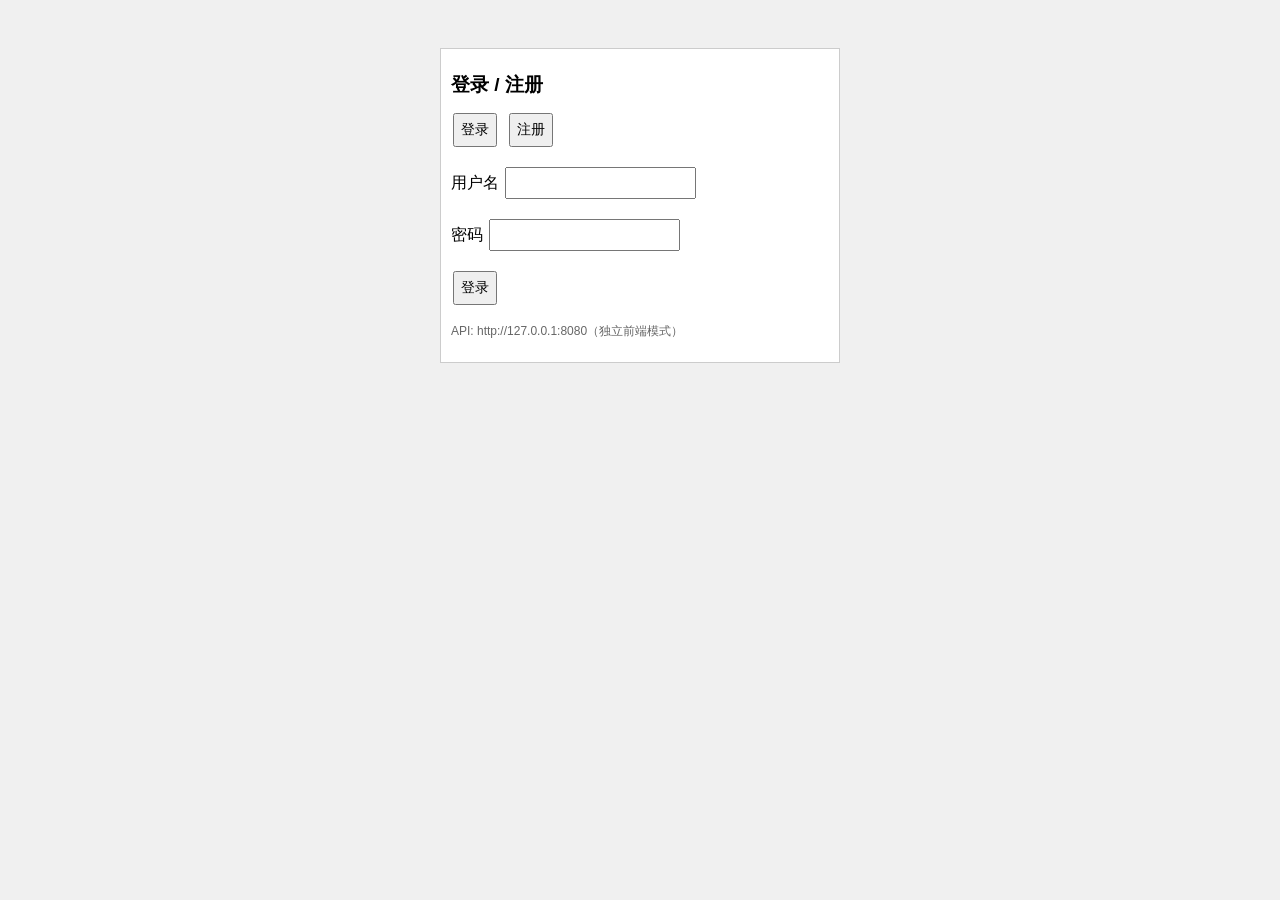
==== public/index.html @ 9c340053 "fix: 修复已读人数bug" ====
<!DOCTYPE html>
<html lang="zh-CN">
<head>
  <meta charset="UTF-8">
  <meta name="viewport" content="width=device-width, initial-scale=1.0">
  <title>IM 简易客户端</title>
  <style>
    body { font-family: sans-serif; margin: 0; padding: 8px; background: #f0f0f0; }
    h1 { font-size: 1.2rem; }
    input, button, textarea { font-size: 14px; padding: 6px; margin: 2px; }
    .hidden { display: none !important; }
    .row { display: flex; gap: 8px; align-items: center; flex-wrap: wrap; }
    .panel { background: #fff; border: 1px solid #ccc; padding: 10px; margin-bottom: 10px; }
    #chatPage { display: flex; flex-direction: column; height: calc(100vh - 24px); max-width: 1100px; margin: 0 auto; }
    #mainRow { display: flex; flex: 1; min-height: 0; gap: 8px; }
    #sidebar { width: 280px; min-width: 200px; border: 1px solid #ccc; background: #fff; display: flex; flex-direction: column; }
    #sidebar .tabs { display: flex; flex-wrap: wrap; border-bottom: 1px solid #ddd; }
    #sidebar .tabs button { flex: 1; min-width: 60px; padding: 8px; border: none; background: #eee; cursor: pointer; }
    #sidebar .tabs button.active { background: #ddd; font-weight: bold; }
    #listArea { flex: 1; overflow: auto; padding: 6px; font-size: 13px; }
    #chatArea { flex: 1; display: flex; flex-direction: column; min-width: 0; border: 1px solid #ccc; background: #fff; }
    #chatTitle { padding: 8px; border-bottom: 1px solid #ddd; font-weight: bold; }
    #chatMessages { flex: 1; overflow: auto; padding: 8px; background: #fafafa; font-size: 14px; }
    .msg { margin: 6px 0; padding: 6px; border-left: 3px solid #999; background: #fff; }
    .msg.self { border-left-color: #07c; text-align: right; }
    .msg .meta { font-size: 12px; color: #666; }
    #chatInputRow { display: flex; padding: 8px; border-top: 1px solid #ddd; gap: 6px; }
    #chatInputRow input { flex: 1; }
    .friend-item, .group-item { padding: 8px; border: 1px solid #eee; margin: 4px 0; cursor: pointer; position: relative; }
    .friend-item.active, .group-item.active { background: #e3f2fd; }
    .item-actions { float: right; }
    .item-actions button { font-size: 12px; padding: 2px 6px; }
    .unread-badge {
      position: absolute;
      right: 8px;
      top: 50%;
      transform: translateY(-50%);
      background: linear-gradient(135deg, #ff6b6b, #ff4d4f);
      color: white;
      font-size: 11px;
      padding: 2px 7px;
      border-radius: 10px;
      min-width: 18px;
      text-align: center;
      box-shadow: 0 2px 4px rgba(255, 77, 79, 0.3);
      animation: pulse 1.5s ease-in-out infinite;
    }
    @keyframes pulse {
      0%, 100% { transform: translateY(-50%) scale(1); }
      50% { transform: translateY(-50%) scale(1.1); }
    }
    .msg .read-status {
      font-size: 11px;
      color: #999;
      margin-top: 2px;
      display: flex;
      align-items: center;
      gap: 3px;
    }
    .msg .read-status.unread {
      color: #1890ff;
      font-weight: 500;
    }
    .msg .read-status::before {
      content: '';
      display: inline-block;
      width: 8px;
      height: 8px;
      border-radius: 50%;
      background: #d9d9d9;
    }
    .msg .read-status.unread::before {
      background: #1890ff;
      box-shadow: 0 0 6px rgba(24, 144, 255, 0.5);
    }
    #authPage { max-width: 400px; margin: 40px auto; }
    .modal { position: fixed; inset: 0; background: rgba(0,0,0,.4); display: none; align-items: center; justify-content: center; z-index: 100; }
    .modal.show { display: flex; }
    .modal-inner { background: #fff; padding: 16px; border: 1px solid #333; max-width: 90vw; max-height: 90vh; overflow: auto; min-width: 280px; }
    #apiHint { font-size: 12px; color: #666; margin-top: 8px; }
  </style>
  <script src="config.js"></script>
</head>
<body>

  <div id="authPage">
    <div class="panel">
      <h1>登录 / 注册</h1>
      <div class="row">
        <button type="button" id="tabLogin" onclick="showAuth('login')">登录</button>
        <button type="button" id="tabReg" onclick="showAuth('register')">注册</button>
      </div>
      <div id="loginForm">
        <p>用户名 <input id="loginUsername" autocomplete="username"></p>
        <p>密码 <input id="loginPassword" type="password" autocomplete="current-password"></p>
        <p><button type="button" onclick="login()">登录</button></p>
      </div>
      <div id="registerForm" class="hidden">
        <p>用户名 <input id="regUsername" autocomplete="username"></p>
        <p>昵称 <input id="regNickname"></p>
        <p>密码 <input id="regPassword" type="password" autocomplete="new-password"></p>
        <p><button type="button" onclick="register()">注册</button></p>
      </div>
      <p id="authMsg" style="color:red;"></p>
      <p id="apiHint"></p>
    </div>
  </div>

  <div id="chatPage" class="hidden">
    <div class="panel row" style="justify-content: space-between;">
      <span id="meInfo">未登录</span>
      <button type="button" onclick="logout()">退出</button>
    </div>
    <div id="mainRow">
      <div id="sidebar">
        <div class="tabs">
          <button type="button" class="active" data-tab="friends" onclick="switchSide('friends')">好友</button>
          <button type="button" data-tab="requests" onclick="switchSide('requests')">请求</button>
          <button type="button" data-tab="groups" onclick="switchSide('groups')">群聊</button>
        </div>
        <div class="panel" style="margin:0;border-left:0;border-right:0;">
          <div class="row">
            <input id="searchInput" placeholder="搜索用户 keyword" style="flex:1" onkeydown="if(event.key==='Enter')searchUser()">
            <button type="button" onclick="searchUser()">搜</button>
          </div>
          <button type="button" onclick="openAddFriendModal()" style="margin-top:6px;width:100%">添加好友（弹窗搜索）</button>
        </div>
        <div id="listArea"></div>
      </div>
      <div id="chatArea">
        <div id="chatTitle">请选择左侧好友或群聊</div>
        <div id="chatMessages"></div>
        <div id="chatInputRow">
          <input id="messageInput" placeholder="消息..." onkeydown="if(event.key==='Enter')sendMessage()">
          <button type="button" onclick="sendMessage()">发送</button>
        </div>
      </div>
    </div>
  </div>

  <div id="addFriendModal" class="modal">
    <div class="modal-inner">
      <h3>添加好友</h3>
      <p><input id="addFriendKeyword" placeholder="用户名/昵称 keyword" style="width:100%"></p>
      <p><button type="button" onclick="searchUserForAdd()">搜索</button></p>
      <div id="searchResults"></div>
      <p><button type="button" onclick="closeAddFriendModal()">关闭</button></p>
    </div>
  </div>

  <div id="createGroupModal" class="modal">
    <div class="modal-inner">
      <h3>创建群聊</h3>
      <p>群名称 <input id="createGroupName" maxlength="50" style="width:100%"></p>
      <p>勾选好友为成员：</p>
      <div id="createGroupMemberList"></div>
      <p class="row">
        <button type="button" onclick="closeCreateGroupModal()">取消</button>
        <button type="button" onclick="submitCreateGroup()">创建</button>
      </p>
    </div>
  </div>

  <script>
    (function () {
      var cfg = window.IM_CONFIG || {};
      var hint = document.getElementById('apiHint');
      if (hint) {
        if (cfg.API_ORIGIN) {
          hint.textContent = 'API: ' + cfg.API_ORIGIN + '（独立前端模式）';
        } else {
          hint.textContent = 'API: 同域 ' + location.origin + '（可在 config.js 设置 API_ORIGIN）';
        }
      }
    })();

    var API = (function () {
      var cfg = window.IM_CONFIG || {};
      if (cfg.API_ORIGIN) {
        return String(cfg.API_ORIGIN).replace(/\/$/, '') + '/api';
      }
      return location.origin + '/api';
    })();

    function wsRoomURL(tok) {
      var cfg = window.IM_CONFIG || {};
      var origin;
      if (cfg.API_ORIGIN) {
        try {
          var u = new URL(cfg.API_ORIGIN);
          origin = (u.protocol === 'https:' ? 'wss:' : 'ws:') + '//' + u.host;
        } catch (e) {
          origin = '';
        }
      }
      if (!origin) {
        var proto = location.protocol === 'https:' ? 'wss:' : 'ws:';
        origin = proto + '//' + location.host;
      }
      return origin + '/room?room=default&token=' + encodeURIComponent(tok);
    }

    let token = null;
    let currentUser = null;
    let friendsCache = [];
    let groupsCache = [];
    let currentChatFriend = null;
    let currentChatGroup = null;
    let ws = null;
    let roomReadStatus = {}; // 记录每个房间的已读状态
    let unreadCounts = {}; // 记录每个房间的未读数

    function showAuth(which) {
      document.getElementById('loginForm').classList.toggle('hidden', which !== 'login');
      document.getElementById('registerForm').classList.toggle('hidden', which !== 'register');
      document.getElementById('tabLogin').classList.toggle('active', which === 'login');
      document.getElementById('tabReg').classList.toggle('active', which === 'register');
    }

    function setAuthMsg(t) {
      document.getElementById('authMsg').textContent = t || '';
    }

    function parseLoginPayload(data) {
      if (!data || typeof data !== 'object') return null;
      if (data.token && data.user) return { token: data.token, user: data.user };
      return null;
    }

    async function register() {
      setAuthMsg('');
      const username = document.getElementById('regUsername').value.trim();
      const nickname = document.getElementById('regNickname').value.trim();
      const password = document.getElementById('regPassword').value;
      try {
        const res = await fetch(API + '/user/register', {
          method: 'POST',
          headers: { 'Content-Type': 'application/json' },
          body: JSON.stringify({ username, nickname, password })
        });
        const j = await res.json();
        if (j.code === 0) {
          const p = parseLoginPayload(j.data);
          if (!p) {
            setAuthMsg('注册成功，请登录');
            showAuth('login');
            return;
          }
          applySession(p.token, p.user);
          enterChat();
          return;
        }
        setAuthMsg(j.message || '注册失败');
      } catch (e) {
        setAuthMsg('网络错误');
      }
    }

    async function login() {
      setAuthMsg('');
      const username = document.getElementById('loginUsername').value.trim();
      const password = document.getElementById('loginPassword').value;
      try {
        const res = await fetch(API + '/user/login', {
          method: 'POST',
          headers: { 'Content-Type': 'application/json' },
          body: JSON.stringify({ username, password })
        });
        const j = await res.json();
        if (j.code === 0) {
          const p = parseLoginPayload(j.data);
          if (!p) {
            setAuthMsg('响应格式错误');
            return;
          }
          applySession(p.token, p.user);
          enterChat();
          return;
        }
        setAuthMsg(j.message || '登录失败');
      } catch (e) {
        setAuthMsg('网络错误');
      }
    }

    function applySession(t, user) {
      token = t;
      currentUser = user;
      localStorage.setItem('token', token);
      localStorage.setItem('user', JSON.stringify(user));
    }

    function logout() {
      token = null;
      currentUser = null;
      localStorage.removeItem('token');
      localStorage.removeItem('user');
      if (ws) { try { ws.close(); } catch (e) {} }
      ws = null;
      document.getElementById('chatPage').classList.add('hidden');
      document.getElementById('authPage').classList.remove('hidden');
    }

    function enterChat() {
      document.getElementById('authPage').classList.add('hidden');
      document.getElementById('chatPage').classList.remove('hidden');
      document.getElementById('meInfo').textContent =
        (currentUser.nickname || currentUser.username) + ' | uid: ' + currentUser.uid;
      switchSide('friends');
      loadFriends();
      loadFriendRequests();
      loadGroups();
      connectWS();
    }

    function authHeader() {
      return { 'Authorization': 'Bearer ' + token, 'Content-Type': 'application/json' };
    }

    function switchSide(tab) {
      document.querySelectorAll('#sidebar .tabs button[data-tab]').forEach(b => {
        b.classList.toggle('active', b.getAttribute('data-tab') === tab);
      });
      window._sideTab = tab;
      if (tab === 'friends') loadFriends();
      if (tab === 'requests') loadFriendRequests();
      if (tab === 'groups') loadGroups();
    }

    async function loadFriends() {
      const el = document.getElementById('listArea');
      if (window._sideTab !== 'friends') return;
      try {
        const res = await fetch(API + '/friend/list', { headers: authHeader() });
        const j = await res.json();
        if (j.code !== 0) {
          el.textContent = j.message || '加载失败';
          return;
        }
        friendsCache = j.data || [];
        el.innerHTML = friendsCache.length ? friendsCache.map(f => {
          const unread = unreadCounts[f.friend_uid] || 0;
          const unreadBadge = unread > 0 ? `<span class="unread-badge">${unread > 99 ? '99+' : unread}</span>` : '';
          return `
          <div class="friend-item ${currentChatFriend && currentChatFriend.friend_uid === f.friend_uid ? 'active' : ''}" data-fid="${f.friend_uid}" onclick="selectFriend('${f.friend_uid}')">
            ${esc(f.nickname || f.username)} (${esc(f.username)})
            <span class="item-actions">
              <button type="button" onclick="event.stopPropagation();deleteFriend('${f.friend_uid}')">删</button>
            </span>
            ${unreadBadge}
          </div>
        `}).join('') : '<div>暂无好友</div>';
      } catch (e) {
        el.textContent = '网络错误';
      }
    }

    async function deleteFriend(friendUid) {
      if (!confirm('删除好友 ' + friendUid + ' ?')) return;
      try {
        const res = await fetch(API + '/friend/delete', {
          method: 'POST',
          headers: authHeader(),
          body: JSON.stringify({ friend_uid: friendUid })
        });
        const j = await res.json();
        if (j.code === 0) {
          if (currentChatFriend && currentChatFriend.friend_uid === friendUid) {
            currentChatFriend = null;
            document.getElementById('chatTitle').textContent = '请选择左侧好友或群聊';
            document.getElementById('chatMessages').innerHTML = '';
          }
          loadFriends();
        } else alert(j.message || '删除失败');
      } catch (e) {
        alert('网络错误');
      }
    }

    async function loadFriendRequests() {
      const el = document.getElementById('listArea');
      if (window._sideTab !== 'requests') return;
      try {
        const res = await fetch(API + '/friend/requests', { headers: authHeader() });
        const j = await res.json();
        if (j.code !== 0) {
          el.textContent = j.message || '加载失败';
          return;
        }
        const list = j.data || [];
        el.innerHTML = list.length ? list.map(r => `
          <div class="friend-item">
            ${esc(r.nickname || r.username)} — 请求加你为友
            <button type="button" onclick="acceptFriend('${r.uid}')">接受</button>
          </div>
        `).join('') : '<div>暂无请求</div>';
      } catch (e) {
        el.textContent = '网络错误';
      }
    }

    async function acceptFriend(requesterUid) {
      try {
        const res = await fetch(API + '/friend/accept', {
          method: 'POST',
          headers: authHeader(),
          body: JSON.stringify({ friend_uid: requesterUid })
        });
        const j = await res.json();
        if (j.code === 0) {
          loadFriendRequests();
          loadFriends();
        } else alert(j.message || '失败');
      } catch (e) {
        alert('网络错误');
      }
    }

    async function searchUser() {
      const keyword = document.getElementById('searchInput').value.trim();
      if (!keyword) return;
      await searchUserApi(keyword, false);
    }

    async function searchUserForAdd() {
      const keyword = document.getElementById('addFriendKeyword').value.trim();
      if (!keyword) return;
      await searchUserApi(keyword, true);
    }

    async function searchUserApi(keyword, inModal) {
      try {
        const res = await fetch(API + '/friend/search', {
          method: 'POST',
          headers: authHeader(),
          body: JSON.stringify({ keyword: keyword })
        });
        const j = await res.json();
        if (j.code !== 0) {
          if (inModal) document.getElementById('searchResults').textContent = j.message || '搜索失败';
          else document.getElementById('listArea').innerHTML = '<div>' + (j.message || '搜索失败') + '</div>';
          return;
        }
        const users = j.data || [];
        const rows = users.filter(u => u.uid !== currentUser.uid).map(u => `
          <div class="row" style="justify-content:space-between;margin:4px 0;">
            <span>${esc(u.nickname)} @${esc(u.username)}</span>
            <button type="button" onclick="addFriend('${u.uid}')">添加</button>
          </div>
        `).join('');
        if (inModal) {
          document.getElementById('searchResults').innerHTML = rows || '<div>无结果</div>';
        } else {
          document.getElementById('listArea').innerHTML = '<div><b>搜索结果</b></div>' + (rows || '<div>无结果</div>');
        }
      } catch (e) {
        if (inModal) document.getElementById('searchResults').textContent = '网络错误';
      }
    }

    async function addFriend(friendUid) {
      try {
        const res = await fetch(API + '/friend/add', {
          method: 'POST',
          headers: authHeader(),
          body: JSON.stringify({ friend_uid: friendUid })
        });
        const j = await res.json();
        alert(j.code === 0 ? '已发送请求' : (j.message || '失败'));
      } catch (e) {
        alert('网络错误');
      }
    }

    function openAddFriendModal() {
      document.getElementById('addFriendModal').classList.add('show');
      document.getElementById('searchResults').innerHTML = '';
    }
    function closeAddFriendModal() {
      document.getElementById('addFriendModal').classList.remove('show');
    }

    function reportRead(roomId, lastMsgId, fromUid) {
      if (!ws || ws.readyState !== WebSocket.OPEN || !lastMsgId) return;
      ws.send(JSON.stringify({
        type: 'read_receipt',
        msg_id: lastMsgId,
        room_id: roomId,
        from_uid: fromUid
      }));
      unreadCounts[roomId] = 0;
      loadFriends();
    }

    async function getRoomReadStatus(roomId) {
      try {
        const res = await fetch(API + '/message/read-status?room_id=' + encodeURIComponent(roomId), {
          headers: authHeader()
        });
        const j = await res.json();
        if (j.code === 0 && j.data) {
          roomReadStatus[roomId] = j.data;
          return j.data;
        }
      } catch (e) {
        console.error('获取已读状态失败', e);
      }
      return null;
    }

    function selectFriend(friendUid) {
      currentChatGroup = null;
      const f = friendsCache.find(x => x.friend_uid === friendUid);
      const name = f ? (f.nickname || f.username) : friendUid;
      currentChatFriend = { friend_uid: friendUid, nickname: name };
      document.getElementById('chatTitle').textContent = '私聊: ' + name;
      document.querySelectorAll('.friend-item').forEach(el => {
        el.classList.toggle('active', el.getAttribute('data-fid') === friendUid);
      });
      document.querySelectorAll('.group-item').forEach(el => el.classList.remove('active'));
      loadPrivateHistory(friendUid);
    }

    async function loadPrivateHistory(friendUid) {
      const box = document.getElementById('chatMessages');
      try {
        const [readStatus, res] = await Promise.all([
          getRoomReadStatus(friendUid),
          fetch(API + '/private/conversation?friend_uid=' + encodeURIComponent(friendUid), {
            headers: { 'Authorization': 'Bearer ' + token }
          })
        ]);
        const j = await res.json();
        if (j.code !== 0) {
          box.textContent = j.message || '加载失败';
          return;
        }
        const msgs = j.data || [];
        
        if (msgs.length > 0) {
          const lastMsg = msgs[msgs.length - 1];
          reportRead(friendUid, lastMsg.msg_id);
        }

        box.innerHTML = msgs.map(m => {
          const isSelf = m.from_uid === currentUser.uid;
          const who = isSelf ? '我' : (currentChatFriend.nickname || '对方');
          const isRead = !readStatus || !readStatus.last_read_msg_id || m.msg_id <= readStatus.last_read_msg_id;
          return renderMsgLine(isSelf, m.content, m.send_time, who, m.is_read || isRead, m.msg_id);
        }).join('');
        box.scrollTop = box.scrollHeight;
      } catch (e) {
        box.textContent = '网络错误';
      }
    }

    async function loadGroups() {
      const el = document.getElementById('listArea');
      if (window._sideTab !== 'groups') return;
      try {
        const res = await fetch(API + '/group/list', { headers: { 'Authorization': 'Bearer ' + token } });
        const j = await res.json();
        if (j.code !== 0) {
          el.textContent = j.message || '加载失败';
          return;
        }
        groupsCache = j.data || [];
        const rows = groupsCache.map(g => {
          const unread = unreadCounts[g.group_id] || 0;
          const unreadBadge = unread > 0 ? `<span class="unread-badge">${unread > 99 ? '99+' : unread}</span>` : '';
          return `
          <div class="group-item ${currentChatGroup && currentChatGroup.group_id === g.group_id ? 'active' : ''}" data-gid="${g.group_id}" onclick="selectGroup('${g.group_id}')">
            ${esc(g.name || g.group_id)}
            <button type="button" onclick="event.stopPropagation();viewGroupMembers('${g.group_id}')">成员</button>
            ${unreadBadge}
          </div>
        `}).join('');
        el.innerHTML = '<div style="margin-bottom:8px;"><button type="button" onclick="openCreateGroupModal()">+ 创建群</button></div>' +
          (rows || '<div>暂无群</div>');
      } catch (e) {
        el.textContent = '网络错误';
      }
    }

    async function viewGroupMembers(groupId) {
      try {
        const res = await fetch(API + '/group/members?group_id=' + encodeURIComponent(groupId), {
          headers: { 'Authorization': 'Bearer ' + token }
        });
        const j = await res.json();
        if (j.code !== 0) {
          alert(j.message || '失败');
          return;
        }
        const list = (j.data || []).map(m => m.nickname + '(' + m.username + ')').join('\n');
        alert('群成员:\n' + list);
      } catch (e) {
        alert('网络错误');
      }
    }

    function selectGroup(groupId) {
      currentChatFriend = null;
      const g = groupsCache.find(x => x.group_id === groupId);
      const name = g && g.name ? g.name : groupId;
      currentChatGroup = { group_id: groupId, name: name };
      document.getElementById('chatTitle').textContent = '群聊: ' + name + ' | 成员按钮可看列表';
      document.querySelectorAll('.group-item').forEach(el => {
        el.classList.toggle('active', el.getAttribute('data-gid') === groupId);
      });
      document.querySelectorAll('.friend-item').forEach(el => el.classList.remove('active'));
      loadGroupHistory(groupId);
    }

    async function loadGroupHistory(groupId) {
      const box = document.getElementById('chatMessages');
      try {
        const res = await fetch(API + '/group/messages?group_id=' + encodeURIComponent(groupId) + '&limit=50', {
          headers: { 'Authorization': 'Bearer ' + token }
        });
        const j = await res.json();
        if (j.code !== 0) {
          box.textContent = j.message || '加载失败';
          return;
        }
        const msgs = j.data || [];
        
        if (msgs.length > 0) {
          const unreadMsgIds = msgs.filter(m => m.from_uid !== currentUser.uid).map(m => m.msg_id);
          if (unreadMsgIds.length > 0) {
            reportGroupRead(groupId, unreadMsgIds);
          }
        }

        box.innerHTML = msgs.map(m => {
          const self = m.from_uid === currentUser.uid;
          const who = self ? '我' : (m.from_nickname || m.from_username || m.from_uid);
          return renderMsgLine(self, m.content, m.send_time, who, false, m.msg_id, m.read_count, m.total_count);
        }).join('');
        box.scrollTop = box.scrollHeight;
      } catch (e) {
        box.textContent = '网络错误';
      }
    }

    function reportGroupRead(groupId, msgIds) {
      if (!ws || ws.readyState !== WebSocket.OPEN || msgIds.length === 0) return;
      ws.send(JSON.stringify({
        type: 'group_read_receipt',
        group_id: groupId,
        msg_ids: msgIds
      }));
      ws.send(JSON.stringify({
        type: 'read_receipt',
        msg_id: msgIds[msgIds.length - 1],
        room_id: groupId
      }));
      unreadCounts[groupId] = 0;
      loadGroups();
    }

    function openCreateGroupModal() {
      const box = document.getElementById('createGroupMemberList');
      document.getElementById('createGroupName').value = '';
      if (!friendsCache.length) {
        box.innerHTML = '<div>无好友，无法选人</div>';
      } else {
        box.innerHTML = friendsCache.map(f => `
          <label class="row"><input type="checkbox" class="cg-m" value="${f.friend_uid}"> ${esc(f.nickname || f.username)}</label>
        `).join('');
      }
      document.getElementById('createGroupModal').classList.add('show');
    }
    function closeCreateGroupModal() {
      document.getElementById('createGroupModal').classList.remove('show');
    }

    async function submitCreateGroup() {
      const name = document.getElementById('createGroupName').value.trim();
      if (name.length < 2) {
        alert('群名至少2字');
        return;
      }
      const member_uids = Array.from(document.querySelectorAll('.cg-m:checked')).map(c => c.value);
      try {
        const res = await fetch(API + '/group/create', {
          method: 'POST',
          headers: authHeader(),
          body: JSON.stringify({ name: name, member_uids: member_uids })
        });
        const j = await res.json();
        if (j.code === 0) {
          closeCreateGroupModal();
          switchSide('groups');
          loadGroups();
        } else alert(j.message || '失败');
      } catch (e) {
        alert('网络错误');
      }
    }

    function renderMsgLine(self, content, sendTime, whoLabel, isRead, msgId, readCount, totalCount) {
      const t = typeof sendTime === 'number' ? sendTime : parseInt(sendTime, 10);
      const d = new Date(t);
      const timeStr = isNaN(d.getTime()) ? String(sendTime) : d.toLocaleString();
      let readStatusHtml = '';
      if (self) {
        if (readCount !== undefined && totalCount !== undefined) {
          readStatusHtml = `<div class="read-status">${readCount}人已读 / ${totalCount}人</div>`;
        } else {
          readStatusHtml = `<div class="read-status ${isRead ? '' : 'unread'}">${isRead ? '已读' : '未读'}</div>`;
        }
      }
      return `<div class="msg ${self ? 'self' : ''}" data-msg-id="${esc(msgId || '')}"><div class="meta">${esc(whoLabel)} · ${esc(timeStr)}</div><div>${esc(content)}</div>${readStatusHtml}</div>`;
    }

    function esc(s) {
      const d = document.createElement('div');
      d.textContent = s == null ? '' : String(s);
      return d.innerHTML;
    }

    let heartbeatTimer = null;

    function startHeartbeat() {
      stopHeartbeat();
      heartbeatTimer = setInterval(function() {
        if (ws && ws.readyState === WebSocket.OPEN) {
          ws.send(JSON.stringify({type: 'heartbeat', ts: Date.now()}));
        }
      }, 20000);
    }

    function stopHeartbeat() {
      if (heartbeatTimer) {
        clearInterval(heartbeatTimer);
        heartbeatTimer = null;
      }
    }

    let wsReconnectTimer = null;
    let wsConnecting = false;

    function connectWS() {
      if (!token) return;
      if (wsConnecting) return;
      stopHeartbeat();
      if (wsReconnectTimer) {
        clearTimeout(wsReconnectTimer);
        wsReconnectTimer = null;
      }
      if (ws) {
        ws.onclose = null;
        ws.close();
        ws = null;
      }
      wsConnecting = true;
      const url = wsRoomURL(token);
      ws = new WebSocket(url);
      ws.onmessage = function(ev) {
        String(ev.data).split('\n').filter(Boolean).forEach(function(line) {
          try {
            onWsMessage(JSON.parse(line));
          } catch (e) {}
        });
      };
      ws.onopen = function() {
        wsConnecting = false;
        startHeartbeat();
      };
      ws.onclose = function() {
        wsConnecting = false;
        stopHeartbeat();
        wsReconnectTimer = setTimeout(connectWS, 3000);
      };
      ws.onerror = function(err) {
        wsConnecting = false;
        console.error('WebSocket error:', err);
      };
    }

    function onWsMessage(msg) {
      if (msg.type === 'read_receipt') {
        updateMessageReadStatus(msg.msg_id, true);
        return;
      }
      if (msg.type === 'group_read_receipt') {
        updateGroupMessageReadStatus(msg.msg_id, msg.read_count, msg.total_count);
        return;
      }
      if (msg.type === 'private_message') {
        const isSelf = msg.from_uid === currentUser.uid;
        if (isSelf) {
          if (currentChatFriend && currentChatFriend.friend_uid === msg.to_uid) {
            appendChatLine(true, msg.content, msg.send_time, '我', false, msg.msg_id);
          }
          return;
        }
        if (currentChatFriend && currentChatFriend.friend_uid === msg.from_uid) {
          appendChatLine(false, msg.content, msg.send_time, msg.from_nickname || msg.from_username || msg.from_uid, true, msg.msg_id);
          reportRead(msg.from_uid, msg.msg_id, msg.from_uid);
        } else {
          unreadCounts[msg.from_uid] = (unreadCounts[msg.from_uid] || 0) + 1;
          loadFriends();
          alert('新私聊: ' + (msg.from_nickname || msg.from_username));
        }
        return;
      }
      if (msg.type === 'group_message') {
        const self = msg.from_uid === currentUser.uid;
        if (self) {
          if (currentChatGroup && currentChatGroup.group_id === msg.group_id) {
            appendChatLine(true, msg.content, msg.send_time, '我', false, msg.msg_id, 1, msg.total_count || 0);
            reportGroupRead(msg.group_id, [msg.msg_id]);
          }
          return;
        }
        if (currentChatGroup && currentChatGroup.group_id === msg.group_id) {
          const who = msg.from_nickname || msg.from_username || msg.from_uid;
          appendChatLine(false, msg.content, msg.send_time, who, true, msg.msg_id);
          reportGroupRead(msg.group_id, [msg.msg_id]);
        } else {
          unreadCounts[msg.group_id] = (unreadCounts[msg.group_id] || 0) + 1;
          alert('群消息: ' + (msg.group_id || ''));
        }
      }
    }

    function updateMessageReadStatus(msgId, isRead) {
      const allMsgs = document.querySelectorAll('.msg[data-msg-id]');
      Array.from(allMsgs).forEach((msgEl, i) => {
        const currentMsgId = msgEl.getAttribute('data-msg-id');
        if (currentMsgId && currentMsgId <= msgId) {
          const readStatusEl = msgEl.querySelector('.read-status');
          if (readStatusEl) {
            msgEl.style.transition = 'all 0.3s ease';
            msgEl.style.backgroundColor = '#f0f9ff';
            setTimeout(() => {
              msgEl.style.backgroundColor = '';
            }, 500 + i * 50);
            readStatusEl.textContent = isRead ? '已读' : '未读';
            readStatusEl.classList.toggle('unread', !isRead);
          }
        }
      });
    }

    function updateGroupMessageReadStatus(msgId, readCount, totalCount) {
      const allMsgs = document.querySelectorAll('.msg[data-msg-id]');
      for (let i = 0; i < allMsgs.length; i++) {
        const msgEl = allMsgs[i];
        const currentMsgId = msgEl.getAttribute('data-msg-id');
        if (currentMsgId === msgId) {
          const readStatusEl = msgEl.querySelector('.read-status');
          if (readStatusEl) {
            msgEl.style.transition = 'all 0.3s ease';
            msgEl.style.backgroundColor = '#f0f9ff';
            setTimeout(() => {
              msgEl.style.backgroundColor = '';
            }, 500);
            readStatusEl.textContent = `${readCount}人已读 / ${totalCount}人`;
            readStatusEl.classList.remove('unread');
          }
          break;
        }
      }
    }

    function appendChatLine(self, content, sendTime, whoLabel, isRead, msgId, readCount, totalCount) {
      const box = document.getElementById('chatMessages');
      box.insertAdjacentHTML('beforeend', renderMsgLine(self, content, sendTime, whoLabel, isRead, msgId, readCount, totalCount));
      box.scrollTop = box.scrollHeight;
    }

    function sendMessage() {
      if (!currentChatFriend && !currentChatGroup) {
        alert('先选好友或群');
        return;
      }
      const input = document.getElementById('messageInput');
      const content = input.value.trim();
      if (!content) return;
      if (!ws || ws.readyState !== WebSocket.OPEN) {
        alert('WebSocket 未连接，请稍后重试');
        return;
      }
      if (currentChatGroup) {
        ws.send(JSON.stringify({
          type: 'group_message',
          client_msg_id: Date.now() + Math.random().toString(36).substr(2, 9),
          group_id: currentChatGroup.group_id,
          content: content,
          timestamp: Date.now()
        }));
        input.value = '';
        return;
      }
      ws.send(JSON.stringify({
        type: 'private_message',
        client_msg_id: Date.now() + Math.random().toString(36).substr(2, 9),
        to_uid: currentChatFriend.friend_uid,
        content: content,
        timestamp: Date.now()
      }));
      input.value = '';
    }

    window.onload = function() {
      const t = localStorage.getItem('token');
      const u = localStorage.getItem('user');
      if (t && u) {
        try {
          token = t;
          currentUser = JSON.parse(u);
          enterChat();
        } catch (e) {
          logout();
        }
      }
    };
  </script>
</body>
</html>
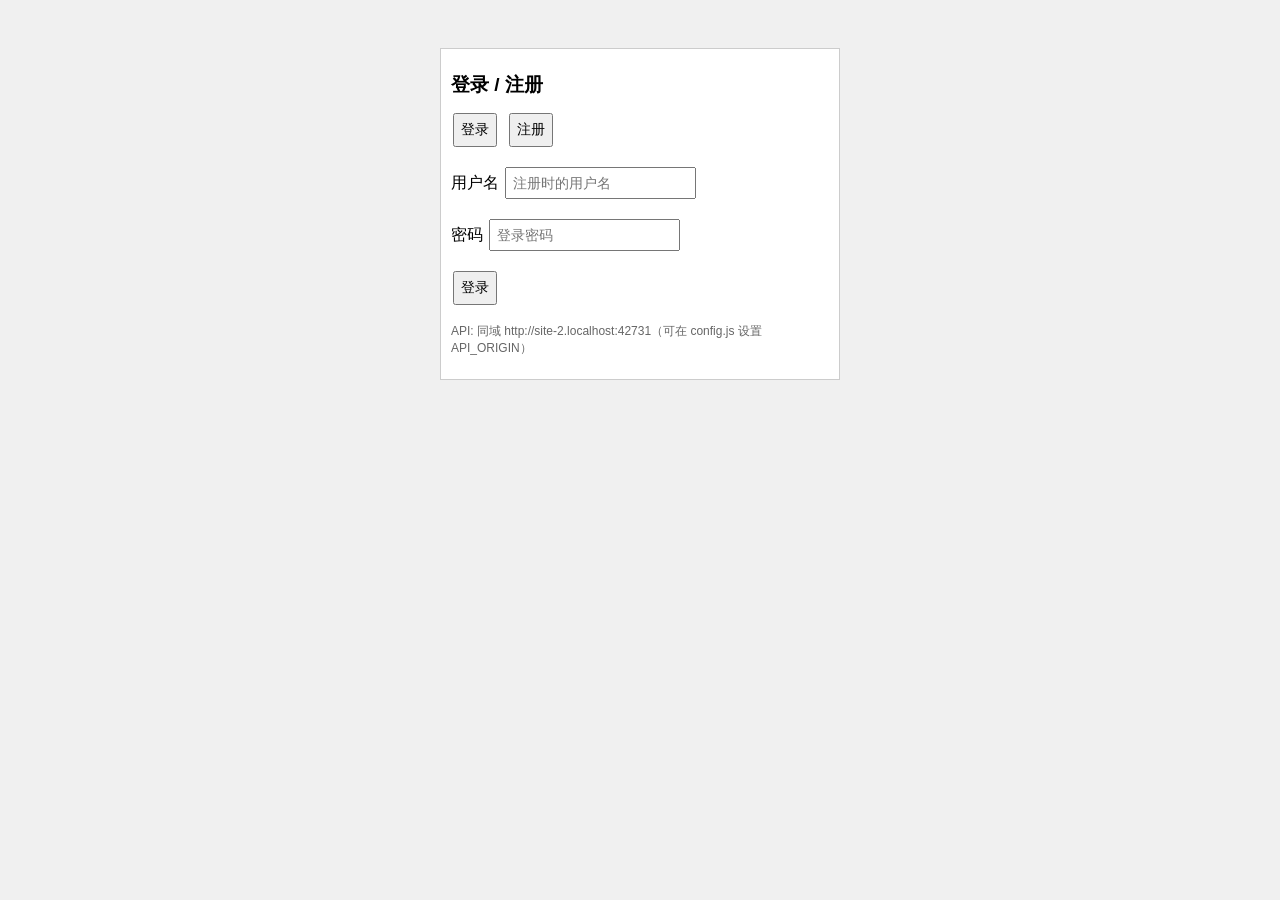
==== commit d1d9731b: "fix: 修正dockefile" ====
--- a/public/index.html
+++ b/public/index.html
@@ -91,14 +91,14 @@
         <button type="button" id="tabReg" onclick="showAuth('register')">注册</button>
       </div>
       <div id="loginForm">
-        <p>用户名 <input id="loginUsername" autocomplete="username"></p>
-        <p>密码 <input id="loginPassword" type="password" autocomplete="current-password"></p>
+        <p>用户名 <input id="loginUsername" placeholder="注册时的用户名" autocomplete="username"></p>
+        <p>密码 <input id="loginPassword" type="password" placeholder="登录密码" autocomplete="current-password"></p>
         <p><button type="button" onclick="login()">登录</button></p>
       </div>
       <div id="registerForm" class="hidden">
-        <p>用户名 <input id="regUsername" autocomplete="username"></p>
-        <p>昵称 <input id="regNickname"></p>
-        <p>密码 <input id="regPassword" type="password" autocomplete="new-password"></p>
+        <p>用户名 <input id="regUsername" placeholder="用于登录，唯一标识" autocomplete="username"></p>
+        <p>昵称 <input id="regNickname" placeholder="显示名称，可重复"></p>
+        <p>密码 <input id="regPassword" type="password" placeholder="登录密码" autocomplete="new-password"></p>
         <p><button type="button" onclick="register()">注册</button></p>
       </div>
       <p id="authMsg" style="color:red;"></p>
@@ -301,15 +301,16 @@
       document.getElementById('authPage').classList.remove('hidden');
     }
 
-    function enterChat() {
+    async function enterChat() {
       document.getElementById('authPage').classList.add('hidden');
       document.getElementById('chatPage').classList.remove('hidden');
       document.getElementById('meInfo').textContent =
         (currentUser.nickname || currentUser.username) + ' | uid: ' + currentUser.uid;
       switchSide('friends');
-      loadFriends();
-      loadFriendRequests();
-      loadGroups();
+      await loadFriends();
+      await loadFriendRequests();
+      await loadGroups();
+      await loadUnreadCounts();
       connectWS();
     }
 
@@ -399,6 +400,23 @@
       }
     }
 
+    async function loadUnreadCounts() {
+      try {
+        const res = await fetch(API + '/private/unread-counts', {
+          headers: authHeader()
+        });
+        const j = await res.json();
+        if (j.code === 0 && j.data) {
+          for (const friendUid in j.data) {
+            unreadCounts[friendUid] = j.data[friendUid] || 0;
+          }
+          loadFriends();
+        }
+      } catch (e) {
+        console.error('获取未读数失败', e);
+      }
+    }
+
     async function acceptFriend(requesterUid) {
       try {
         const res = await fetch(API + '/friend/accept', {
@@ -536,10 +554,10 @@
           return;
         }
         const msgs = j.data || [];
-        
-        if (msgs.length > 0) {
-          const lastMsg = msgs[msgs.length - 1];
-          reportRead(friendUid, lastMsg.msg_id);
+
+        const unreadMsgs = msgs.filter(m => m.from_uid !== currentUser.uid && !m.is_read && (!readStatus || !readStatus.last_read_msg_id || m.msg_id > readStatus.last_read_msg_id));
+        if (unreadMsgs.length > 0) {
+          reportRead(friendUid, unreadMsgs[unreadMsgs.length - 1].msg_id);
         }
 
         box.innerHTML = msgs.map(m => {
@@ -549,6 +567,8 @@
           return renderMsgLine(isSelf, m.content, m.send_time, who, m.is_read || isRead, m.msg_id);
         }).join('');
         box.scrollTop = box.scrollHeight;
+        unreadCounts[friendUid] = 0;
+        loadFriends();
       } catch (e) {
         box.textContent = '网络错误';
       }
@@ -615,7 +635,11 @@
     async function loadGroupHistory(groupId) {
       const box = document.getElementById('chatMessages');
       try {
-        const res = await fetch(API + '/group/messages?group_id=' + encodeURIComponent(groupId) + '&limit=50', {
+        const readStatus = await getRoomReadStatus(groupId);
+        const url = readStatus && readStatus.last_read_msg_id
+          ? API + '/group/unread-messages?group_id=' + encodeURIComponent(groupId) + '&last_read_msg_id=' + encodeURIComponent(readStatus.last_read_msg_id) + '&limit=100'
+          : API + '/group/messages?group_id=' + encodeURIComponent(groupId) + '&limit=50';
+        const res = await fetch(url, {
           headers: { 'Authorization': 'Bearer ' + token }
         });
         const j = await res.json();
@@ -624,7 +648,7 @@
           return;
         }
         const msgs = j.data || [];
-        
+
         if (msgs.length > 0) {
           const unreadMsgIds = msgs.filter(m => m.from_uid !== currentUser.uid).map(m => m.msg_id);
           if (unreadMsgIds.length > 0) {
@@ -638,6 +662,8 @@
           return renderMsgLine(self, m.content, m.send_time, who, false, m.msg_id, m.read_count, m.total_count);
         }).join('');
         box.scrollTop = box.scrollHeight;
+        unreadCounts[groupId] = 0;
+        loadGroups();
       } catch (e) {
         box.textContent = '网络错误';
       }
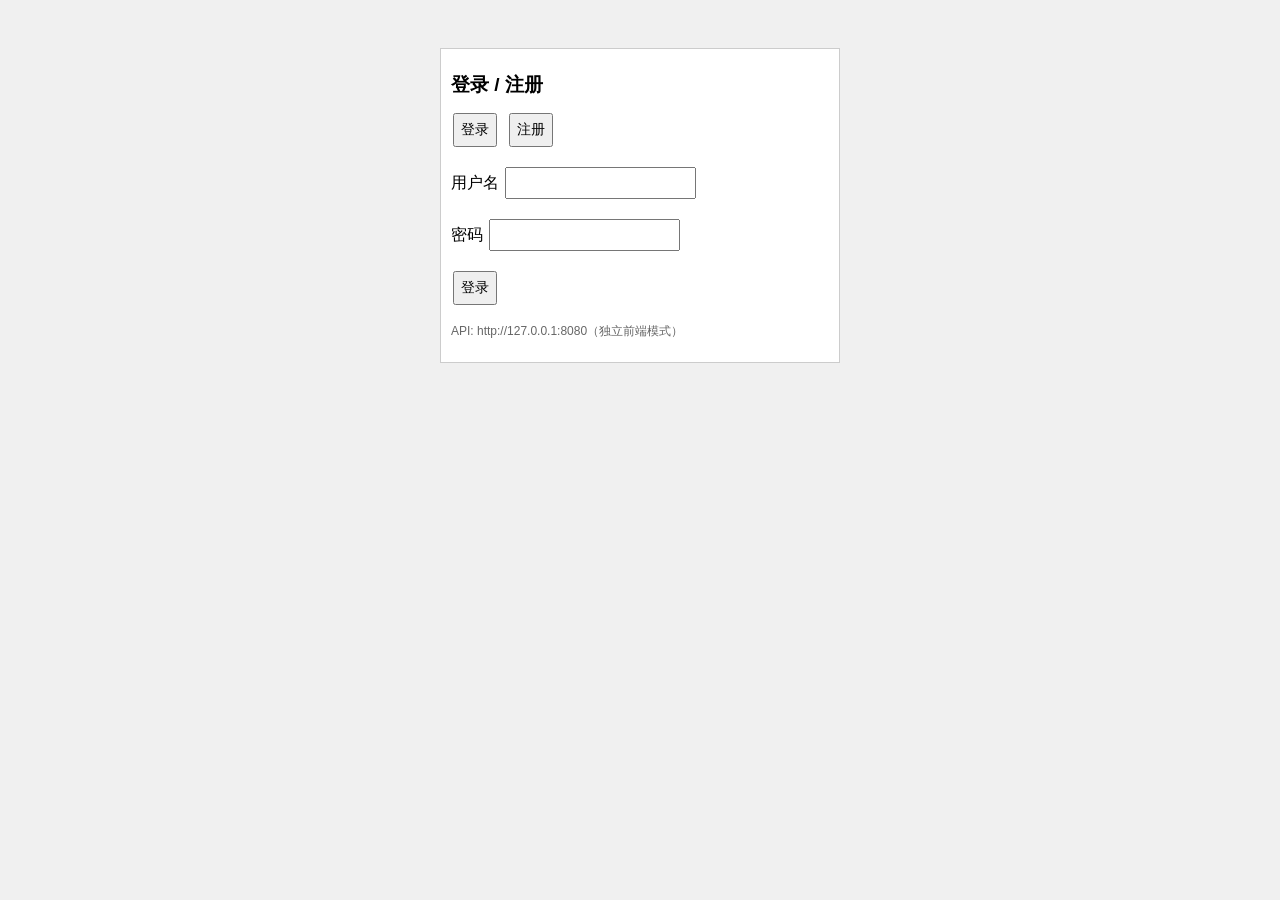
==== commit 002bd25a: "feat: 升级Kafka至apache/kafka KRaft模式并补充部署文件 - 移除 confluent/zookeeper 依赖，Kafka 4.x 原生 KRaft 单节点（无 Zooke" ====
--- a/public/index.html
+++ b/public/index.html
@@ -1,949 +1,945 @@
-<!DOCTYPE html>
-<html lang="zh-CN">
-<head>
-  <meta charset="UTF-8">
-  <meta name="viewport" content="width=device-width, initial-scale=1.0">
-  <title>IM 简易客户端</title>
-  <style>
-    body { font-family: sans-serif; margin: 0; padding: 8px; background: #f0f0f0; }
-    h1 { font-size: 1.2rem; }
-    input, button, textarea { font-size: 14px; padding: 6px; margin: 2px; }
-    .hidden { display: none !important; }
-    .row { display: flex; gap: 8px; align-items: center; flex-wrap: wrap; }
-    .panel { background: #fff; border: 1px solid #ccc; padding: 10px; margin-bottom: 10px; }
-    #chatPage { display: flex; flex-direction: column; height: calc(100vh - 24px); max-width: 1100px; margin: 0 auto; }
-    #mainRow { display: flex; flex: 1; min-height: 0; gap: 8px; }
-    #sidebar { width: 280px; min-width: 200px; border: 1px solid #ccc; background: #fff; display: flex; flex-direction: column; }
-    #sidebar .tabs { display: flex; flex-wrap: wrap; border-bottom: 1px solid #ddd; }
-    #sidebar .tabs button { flex: 1; min-width: 60px; padding: 8px; border: none; background: #eee; cursor: pointer; }
-    #sidebar .tabs button.active { background: #ddd; font-weight: bold; }
-    #listArea { flex: 1; overflow: auto; padding: 6px; font-size: 13px; }
-    #chatArea { flex: 1; display: flex; flex-direction: column; min-width: 0; border: 1px solid #ccc; background: #fff; }
-    #chatTitle { padding: 8px; border-bottom: 1px solid #ddd; font-weight: bold; }
-    #chatMessages { flex: 1; overflow: auto; padding: 8px; background: #fafafa; font-size: 14px; }
-    .msg { margin: 6px 0; padding: 6px; border-left: 3px solid #999; background: #fff; }
-    .msg.self { border-left-color: #07c; text-align: right; }
-    .msg .meta { font-size: 12px; color: #666; }
-    #chatInputRow { display: flex; padding: 8px; border-top: 1px solid #ddd; gap: 6px; }
-    #chatInputRow input { flex: 1; }
-    .friend-item, .group-item { padding: 8px; border: 1px solid #eee; margin: 4px 0; cursor: pointer; position: relative; }
-    .friend-item.active, .group-item.active { background: #e3f2fd; }
-    .item-actions { float: right; }
-    .item-actions button { font-size: 12px; padding: 2px 6px; }
-    .unread-badge {
-      position: absolute;
-      right: 8px;
-      top: 50%;
-      transform: translateY(-50%);
-      background: linear-gradient(135deg, #ff6b6b, #ff4d4f);
-      color: white;
-      font-size: 11px;
-      padding: 2px 7px;
-      border-radius: 10px;
-      min-width: 18px;
-      text-align: center;
-      box-shadow: 0 2px 4px rgba(255, 77, 79, 0.3);
-      animation: pulse 1.5s ease-in-out infinite;
-    }
-    @keyframes pulse {
-      0%, 100% { transform: translateY(-50%) scale(1); }
-      50% { transform: translateY(-50%) scale(1.1); }
-    }
-    .msg .read-status {
-      font-size: 11px;
-      color: #999;
-      margin-top: 2px;
-      display: flex;
-      align-items: center;
-      gap: 3px;
-    }
-    .msg .read-status.unread {
-      color: #1890ff;
-      font-weight: 500;
-    }
-    .msg .read-status::before {
-      content: '';
-      display: inline-block;
-      width: 8px;
-      height: 8px;
-      border-radius: 50%;
-      background: #d9d9d9;
-    }
-    .msg .read-status.unread::before {
-      background: #1890ff;
-      box-shadow: 0 0 6px rgba(24, 144, 255, 0.5);
-    }
-    #authPage { max-width: 400px; margin: 40px auto; }
-    .modal { position: fixed; inset: 0; background: rgba(0,0,0,.4); display: none; align-items: center; justify-content: center; z-index: 100; }
-    .modal.show { display: flex; }
-    .modal-inner { background: #fff; padding: 16px; border: 1px solid #333; max-width: 90vw; max-height: 90vh; overflow: auto; min-width: 280px; }
-    #apiHint { font-size: 12px; color: #666; margin-top: 8px; }
-  </style>
-  <script src="config.js"></script>
-</head>
-<body>
-
-  <div id="authPage">
-    <div class="panel">
-      <h1>登录 / 注册</h1>
-      <div class="row">
-        <button type="button" id="tabLogin" onclick="showAuth('login')">登录</button>
-        <button type="button" id="tabReg" onclick="showAuth('register')">注册</button>
-      </div>
-      <div id="loginForm">
-        <p>用户名 <input id="loginUsername" placeholder="注册时的用户名" autocomplete="username"></p>
-        <p>密码 <input id="loginPassword" type="password" placeholder="登录密码" autocomplete="current-password"></p>
-        <p><button type="button" onclick="login()">登录</button></p>
-      </div>
-      <div id="registerForm" class="hidden">
-        <p>用户名 <input id="regUsername" placeholder="用于登录，唯一标识" autocomplete="username"></p>
-        <p>昵称 <input id="regNickname" placeholder="显示名称，可重复"></p>
-        <p>密码 <input id="regPassword" type="password" placeholder="登录密码" autocomplete="new-password"></p>
-        <p><button type="button" onclick="register()">注册</button></p>
-      </div>
-      <p id="authMsg" style="color:red;"></p>
-      <p id="apiHint"></p>
-    </div>
-  </div>
-
-  <div id="chatPage" class="hidden">
-    <div class="panel row" style="justify-content: space-between;">
-      <span id="meInfo">未登录</span>
-      <button type="button" onclick="logout()">退出</button>
-    </div>
-    <div id="mainRow">
-      <div id="sidebar">
-        <div class="tabs">
-          <button type="button" class="active" data-tab="friends" onclick="switchSide('friends')">好友</button>
-          <button type="button" data-tab="requests" onclick="switchSide('requests')">请求</button>
-          <button type="button" data-tab="groups" onclick="switchSide('groups')">群聊</button>
-        </div>
-        <div class="panel" style="margin:0;border-left:0;border-right:0;">
-          <div class="row">
-            <input id="searchInput" placeholder="搜索用户 keyword" style="flex:1" onkeydown="if(event.key==='Enter')searchUser()">
-            <button type="button" onclick="searchUser()">搜</button>
-          </div>
-          <button type="button" onclick="openAddFriendModal()" style="margin-top:6px;width:100%">添加好友（弹窗搜索）</button>
-        </div>
-        <div id="listArea"></div>
-      </div>
-      <div id="chatArea">
-        <div id="chatTitle">请选择左侧好友或群聊</div>
-        <div id="chatMessages"></div>
-        <div id="chatInputRow">
-          <input id="messageInput" placeholder="消息..." onkeydown="if(event.key==='Enter')sendMessage()">
-          <button type="button" onclick="sendMessage()">发送</button>
-        </div>
-      </div>
-    </div>
-  </div>
-
-  <div id="addFriendModal" class="modal">
-    <div class="modal-inner">
-      <h3>添加好友</h3>
-      <p><input id="addFriendKeyword" placeholder="用户名/昵称 keyword" style="width:100%"></p>
-      <p><button type="button" onclick="searchUserForAdd()">搜索</button></p>
-      <div id="searchResults"></div>
-      <p><button type="button" onclick="closeAddFriendModal()">关闭</button></p>
-    </div>
-  </div>
-
-  <div id="createGroupModal" class="modal">
-    <div class="modal-inner">
-      <h3>创建群聊</h3>
-      <p>群名称 <input id="createGroupName" maxlength="50" style="width:100%"></p>
-      <p>勾选好友为成员：</p>
-      <div id="createGroupMemberList"></div>
-      <p class="row">
-        <button type="button" onclick="closeCreateGroupModal()">取消</button>
-        <button type="button" onclick="submitCreateGroup()">创建</button>
-      </p>
-    </div>
-  </div>
-
-  <script>
-    (function () {
-      var cfg = window.IM_CONFIG || {};
-      var hint = document.getElementById('apiHint');
-      if (hint) {
-        if (cfg.API_ORIGIN) {
-          hint.textContent = 'API: ' + cfg.API_ORIGIN + '（独立前端模式）';
-        } else {
-          hint.textContent = 'API: 同域 ' + location.origin + '（可在 config.js 设置 API_ORIGIN）';
-        }
-      }
-    })();
-
-    var API = (function () {
-      var cfg = window.IM_CONFIG || {};
-      if (cfg.API_ORIGIN) {
-        return String(cfg.API_ORIGIN).replace(/\/$/, '') + '/api';
-      }
-      return location.origin + '/api';
-    })();
-
-    function wsRoomURL(tok) {
-      var cfg = window.IM_CONFIG || {};
-      var origin;
-      if (cfg.API_ORIGIN) {
-        try {
-          var u = new URL(cfg.API_ORIGIN);
-          origin = (u.protocol === 'https:' ? 'wss:' : 'ws:') + '//' + u.host;
-        } catch (e) {
-          origin = '';
-        }
-      }
-      if (!origin) {
-        var proto = location.protocol === 'https:' ? 'wss:' : 'ws:';
-        origin = proto + '//' + location.host;
-      }
-      return origin + '/room?room=default&token=' + encodeURIComponent(tok);
-    }
-
-    let token = null;
-    let currentUser = null;
-    let friendsCache = [];
-    let groupsCache = [];
-    let currentChatFriend = null;
-    let currentChatGroup = null;
-    let ws = null;
-    let roomReadStatus = {}; // 记录每个房间的已读状态
-    let unreadCounts = {}; // 记录每个房间的未读数
-
-    function showAuth(which) {
-      document.getElementById('loginForm').classList.toggle('hidden', which !== 'login');
-      document.getElementById('registerForm').classList.toggle('hidden', which !== 'register');
-      document.getElementById('tabLogin').classList.toggle('active', which === 'login');
-      document.getElementById('tabReg').classList.toggle('active', which === 'register');
-    }
-
-    function setAuthMsg(t) {
-      document.getElementById('authMsg').textContent = t || '';
-    }
-
-    function parseLoginPayload(data) {
-      if (!data || typeof data !== 'object') return null;
-      if (data.token && data.user) return { token: data.token, user: data.user };
-      return null;
-    }
-
-    async function register() {
-      setAuthMsg('');
-      const username = document.getElementById('regUsername').value.trim();
-      const nickname = document.getElementById('regNickname').value.trim();
-      const password = document.getElementById('regPassword').value;
-      try {
-        const res = await fetch(API + '/user/register', {
-          method: 'POST',
-          headers: { 'Content-Type': 'application/json' },
-          body: JSON.stringify({ username, nickname, password })
-        });
-        const j = await res.json();
-        if (j.code === 0) {
-          const p = parseLoginPayload(j.data);
-          if (!p) {
-            setAuthMsg('注册成功，请登录');
-            showAuth('login');
-            return;
-          }
-          applySession(p.token, p.user);
-          enterChat();
-          return;
-        }
-        setAuthMsg(j.message || '注册失败');
-      } catch (e) {
-        setAuthMsg('网络错误');
-      }
-    }
-
-    async function login() {
-      setAuthMsg('');
-      const username = document.getElementById('loginUsername').value.trim();
-      const password = document.getElementById('loginPassword').value;
-      try {
-        const res = await fetch(API + '/user/login', {
-          method: 'POST',
-          headers: { 'Content-Type': 'application/json' },
-          body: JSON.stringify({ username, password })
-        });
-        const j = await res.json();
-        if (j.code === 0) {
-          const p = parseLoginPayload(j.data);
-          if (!p) {
-            setAuthMsg('响应格式错误');
-            return;
-          }
-          applySession(p.token, p.user);
-          enterChat();
-          return;
-        }
-        setAuthMsg(j.message || '登录失败');
-      } catch (e) {
-        setAuthMsg('网络错误');
-      }
-    }
-
-    function applySession(t, user) {
-      token = t;
-      currentUser = user;
-      localStorage.setItem('token', token);
-      localStorage.setItem('user', JSON.stringify(user));
-    }
-
-    function logout() {
-      token = null;
-      currentUser = null;
-      localStorage.removeItem('token');
-      localStorage.removeItem('user');
-      if (ws) { try { ws.close(); } catch (e) {} }
-      ws = null;
-      document.getElementById('chatPage').classList.add('hidden');
-      document.getElementById('authPage').classList.remove('hidden');
-    }
-
-    async function enterChat() {
-      document.getElementById('authPage').classList.add('hidden');
-      document.getElementById('chatPage').classList.remove('hidden');
-      document.getElementById('meInfo').textContent =
-        (currentUser.nickname || currentUser.username) + ' | uid: ' + currentUser.uid;
-      switchSide('friends');
-      await loadFriends();
-      await loadFriendRequests();
-      await loadGroups();
-      await loadUnreadCounts();
-      connectWS();
-    }
-
-    function authHeader() {
-      return { 'Authorization': 'Bearer ' + token, 'Content-Type': 'application/json' };
-    }
-
-    function switchSide(tab) {
-      document.querySelectorAll('#sidebar .tabs button[data-tab]').forEach(b => {
-        b.classList.toggle('active', b.getAttribute('data-tab') === tab);
-      });
-      window._sideTab = tab;
-      if (tab === 'friends') loadFriends();
-      if (tab === 'requests') loadFriendRequests();
-      if (tab === 'groups') loadGroups();
-    }
-
-    async function loadFriends() {
-      const el = document.getElementById('listArea');
-      if (window._sideTab !== 'friends') return;
-      try {
-        const res = await fetch(API + '/friend/list', { headers: authHeader() });
-        const j = await res.json();
-        if (j.code !== 0) {
-          el.textContent = j.message || '加载失败';
-          return;
-        }
-        friendsCache = j.data || [];
-        el.innerHTML = friendsCache.length ? friendsCache.map(f => {
-          const unread = unreadCounts[f.friend_uid] || 0;
-          const unreadBadge = unread > 0 ? `<span class="unread-badge">${unread > 99 ? '99+' : unread}</span>` : '';
-          return `
-          <div class="friend-item ${currentChatFriend && currentChatFriend.friend_uid === f.friend_uid ? 'active' : ''}" data-fid="${f.friend_uid}" onclick="selectFriend('${f.friend_uid}')">
-            ${esc(f.nickname || f.username)} (${esc(f.username)})
-            <span class="item-actions">
-              <button type="button" onclick="event.stopPropagation();deleteFriend('${f.friend_uid}')">删</button>
-            </span>
-            ${unreadBadge}
-          </div>
-        `}).join('') : '<div>暂无好友</div>';
-      } catch (e) {
-        el.textContent = '网络错误';
-      }
-    }
-
-    async function deleteFriend(friendUid) {
-      if (!confirm('删除好友 ' + friendUid + ' ?')) return;
-      try {
-        const res = await fetch(API + '/friend/delete', {
-          method: 'POST',
-          headers: authHeader(),
-          body: JSON.stringify({ friend_uid: friendUid })
-        });
-        const j = await res.json();
-        if (j.code === 0) {
-          if (currentChatFriend && currentChatFriend.friend_uid === friendUid) {
-            currentChatFriend = null;
-            document.getElementById('chatTitle').textContent = '请选择左侧好友或群聊';
-            document.getElementById('chatMessages').innerHTML = '';
-          }
-          loadFriends();
-        } else alert(j.message || '删除失败');
-      } catch (e) {
-        alert('网络错误');
-      }
-    }
-
-    async function loadFriendRequests() {
-      const el = document.getElementById('listArea');
-      if (window._sideTab !== 'requests') return;
-      try {
-        const res = await fetch(API + '/friend/requests', { headers: authHeader() });
-        const j = await res.json();
-        if (j.code !== 0) {
-          el.textContent = j.message || '加载失败';
-          return;
-        }
-        const list = j.data || [];
-        el.innerHTML = list.length ? list.map(r => `
-          <div class="friend-item">
-            ${esc(r.nickname || r.username)} — 请求加你为友
-            <button type="button" onclick="acceptFriend('${r.uid}')">接受</button>
-          </div>
-        `).join('') : '<div>暂无请求</div>';
-      } catch (e) {
-        el.textContent = '网络错误';
-      }
-    }
-
-    async function loadUnreadCounts() {
-      try {
-        const res = await fetch(API + '/private/unread-counts', {
-          headers: authHeader()
-        });
-        const j = await res.json();
-        if (j.code === 0 && j.data) {
-          for (const friendUid in j.data) {
-            unreadCounts[friendUid] = j.data[friendUid] || 0;
-          }
-          loadFriends();
-        }
-      } catch (e) {
-        console.error('获取未读数失败', e);
-      }
-    }
-
-    async function acceptFriend(requesterUid) {
-      try {
-        const res = await fetch(API + '/friend/accept', {
-          method: 'POST',
-          headers: authHeader(),
-          body: JSON.stringify({ friend_uid: requesterUid })
-        });
-        const j = await res.json();
-        if (j.code === 0) {
-          loadFriendRequests();
-          loadFriends();
-        } else alert(j.message || '失败');
-      } catch (e) {
-        alert('网络错误');
-      }
-    }
-
-    async function searchUser() {
-      const keyword = document.getElementById('searchInput').value.trim();
-      if (!keyword) return;
-      await searchUserApi(keyword, false);
-    }
-
-    async function searchUserForAdd() {
-      const keyword = document.getElementById('addFriendKeyword').value.trim();
-      if (!keyword) return;
-      await searchUserApi(keyword, true);
-    }
-
-    async function searchUserApi(keyword, inModal) {
-      try {
-        const res = await fetch(API + '/friend/search', {
-          method: 'POST',
-          headers: authHeader(),
-          body: JSON.stringify({ keyword: keyword })
-        });
-        const j = await res.json();
-        if (j.code !== 0) {
-          if (inModal) document.getElementById('searchResults').textContent = j.message || '搜索失败';
-          else document.getElementById('listArea').innerHTML = '<div>' + (j.message || '搜索失败') + '</div>';
-          return;
-        }
-        const users = j.data || [];
-        const rows = users.filter(u => u.uid !== currentUser.uid).map(u => `
-          <div class="row" style="justify-content:space-between;margin:4px 0;">
-            <span>${esc(u.nickname)} @${esc(u.username)}</span>
-            <button type="button" onclick="addFriend('${u.uid}')">添加</button>
-          </div>
-        `).join('');
-        if (inModal) {
-          document.getElementById('searchResults').innerHTML = rows || '<div>无结果</div>';
-        } else {
-          document.getElementById('listArea').innerHTML = '<div><b>搜索结果</b></div>' + (rows || '<div>无结果</div>');
-        }
-      } catch (e) {
-        if (inModal) document.getElementById('searchResults').textContent = '网络错误';
-      }
-    }
-
-    async function addFriend(friendUid) {
-      try {
-        const res = await fetch(API + '/friend/add', {
-          method: 'POST',
-          headers: authHeader(),
-          body: JSON.stringify({ friend_uid: friendUid })
-        });
-        const j = await res.json();
-        alert(j.code === 0 ? '已发送请求' : (j.message || '失败'));
-      } catch (e) {
-        alert('网络错误');
-      }
-    }
-
-    function openAddFriendModal() {
-      document.getElementById('addFriendModal').classList.add('show');
-      document.getElementById('searchResults').innerHTML = '';
-    }
-    function closeAddFriendModal() {
-      document.getElementById('addFriendModal').classList.remove('show');
-    }
-
-    function reportRead(roomId, lastMsgId, fromUid) {
-      if (!ws || ws.readyState !== WebSocket.OPEN || !lastMsgId) return;
-      ws.send(JSON.stringify({
-        type: 'read_receipt',
-        msg_id: lastMsgId,
-        room_id: roomId,
-        from_uid: fromUid
-      }));
-      unreadCounts[roomId] = 0;
-      loadFriends();
-    }
-
-    async function getRoomReadStatus(roomId) {
-      try {
-        const res = await fetch(API + '/message/read-status?room_id=' + encodeURIComponent(roomId), {
-          headers: authHeader()
-        });
-        const j = await res.json();
-        if (j.code === 0 && j.data) {
-          roomReadStatus[roomId] = j.data;
-          return j.data;
-        }
-      } catch (e) {
-        console.error('获取已读状态失败', e);
-      }
-      return null;
-    }
-
-    function selectFriend(friendUid) {
-      currentChatGroup = null;
-      const f = friendsCache.find(x => x.friend_uid === friendUid);
-      const name = f ? (f.nickname || f.username) : friendUid;
-      currentChatFriend = { friend_uid: friendUid, nickname: name };
-      document.getElementById('chatTitle').textContent = '私聊: ' + name;
-      document.querySelectorAll('.friend-item').forEach(el => {
-        el.classList.toggle('active', el.getAttribute('data-fid') === friendUid);
-      });
-      document.querySelectorAll('.group-item').forEach(el => el.classList.remove('active'));
-      loadPrivateHistory(friendUid);
-    }
-
-    async function loadPrivateHistory(friendUid) {
-      const box = document.getElementById('chatMessages');
-      try {
-        const [readStatus, res] = await Promise.all([
-          getRoomReadStatus(friendUid),
-          fetch(API + '/private/conversation?friend_uid=' + encodeURIComponent(friendUid), {
-            headers: { 'Authorization': 'Bearer ' + token }
-          })
-        ]);
-        const j = await res.json();
-        if (j.code !== 0) {
-          box.textContent = j.message || '加载失败';
-          return;
-        }
-        const msgs = j.data || [];
-
-        const unreadMsgs = msgs.filter(m => m.from_uid !== currentUser.uid && !m.is_read && (!readStatus || !readStatus.last_read_msg_id || m.msg_id > readStatus.last_read_msg_id));
-        if (unreadMsgs.length > 0) {
-          reportRead(friendUid, unreadMsgs[unreadMsgs.length - 1].msg_id);
-        }
-
-        box.innerHTML = msgs.map(m => {
-          const isSelf = m.from_uid === currentUser.uid;
-          const who = isSelf ? '我' : (currentChatFriend.nickname || '对方');
-          const isRead = !readStatus || !readStatus.last_read_msg_id || m.msg_id <= readStatus.last_read_msg_id;
-          return renderMsgLine(isSelf, m.content, m.send_time, who, m.is_read || isRead, m.msg_id);
-        }).join('');
-        box.scrollTop = box.scrollHeight;
-        unreadCounts[friendUid] = 0;
-        loadFriends();
-      } catch (e) {
-        box.textContent = '网络错误';
-      }
-    }
-
-    async function loadGroups() {
-      const el = document.getElementById('listArea');
-      if (window._sideTab !== 'groups') return;
-      try {
-        const res = await fetch(API + '/group/list', { headers: { 'Authorization': 'Bearer ' + token } });
-        const j = await res.json();
-        if (j.code !== 0) {
-          el.textContent = j.message || '加载失败';
-          return;
-        }
-        groupsCache = j.data || [];
-        const rows = groupsCache.map(g => {
-          const unread = unreadCounts[g.group_id] || 0;
-          const unreadBadge = unread > 0 ? `<span class="unread-badge">${unread > 99 ? '99+' : unread}</span>` : '';
-          return `
-          <div class="group-item ${currentChatGroup && currentChatGroup.group_id === g.group_id ? 'active' : ''}" data-gid="${g.group_id}" onclick="selectGroup('${g.group_id}')">
-            ${esc(g.name || g.group_id)}
-            <button type="button" onclick="event.stopPropagation();viewGroupMembers('${g.group_id}')">成员</button>
-            ${unreadBadge}
-          </div>
-        `}).join('');
-        el.innerHTML = '<div style="margin-bottom:8px;"><button type="button" onclick="openCreateGroupModal()">+ 创建群</button></div>' +
-          (rows || '<div>暂无群</div>');
-      } catch (e) {
-        el.textContent = '网络错误';
-      }
-    }
-
-    async function viewGroupMembers(groupId) {
-      try {
-        const res = await fetch(API + '/group/members?group_id=' + encodeURIComponent(groupId), {
-          headers: { 'Authorization': 'Bearer ' + token }
-        });
-        const j = await res.json();
-        if (j.code !== 0) {
-          alert(j.message || '失败');
-          return;
-        }
-        const list = (j.data || []).map(m => m.nickname + '(' + m.username + ')').join('\n');
-        alert('群成员:\n' + list);
-      } catch (e) {
-        alert('网络错误');
-      }
-    }
-
-    function selectGroup(groupId) {
-      currentChatFriend = null;
-      const g = groupsCache.find(x => x.group_id === groupId);
-      const name = g && g.name ? g.name : groupId;
-      currentChatGroup = { group_id: groupId, name: name };
-      document.getElementById('chatTitle').textContent = '群聊: ' + name + ' | 成员按钮可看列表';
-      document.querySelectorAll('.group-item').forEach(el => {
-        el.classList.toggle('active', el.getAttribute('data-gid') === groupId);
-      });
-      document.querySelectorAll('.friend-item').forEach(el => el.classList.remove('active'));
-      loadGroupHistory(groupId);
-    }
-
-    async function loadGroupHistory(groupId) {
-      const box = document.getElementById('chatMessages');
-      try {
-        const readStatus = await getRoomReadStatus(groupId);
-        const url = readStatus && readStatus.last_read_msg_id
-          ? API + '/group/unread-messages?group_id=' + encodeURIComponent(groupId) + '&last_read_msg_id=' + encodeURIComponent(readStatus.last_read_msg_id) + '&limit=100'
-          : API + '/group/messages?group_id=' + encodeURIComponent(groupId) + '&limit=50';
-        const res = await fetch(url, {
-          headers: { 'Authorization': 'Bearer ' + token }
-        });
-        const j = await res.json();
-        if (j.code !== 0) {
-          box.textContent = j.message || '加载失败';
-          return;
-        }
-        const msgs = j.data || [];
-
-        if (msgs.length > 0) {
-          const unreadMsgIds = msgs.filter(m => m.from_uid !== currentUser.uid).map(m => m.msg_id);
-          if (unreadMsgIds.length > 0) {
-            reportGroupRead(groupId, unreadMsgIds);
-          }
-        }
-
-        box.innerHTML = msgs.map(m => {
-          const self = m.from_uid === currentUser.uid;
-          const who = self ? '我' : (m.from_nickname || m.from_username || m.from_uid);
-          return renderMsgLine(self, m.content, m.send_time, who, false, m.msg_id, m.read_count, m.total_count);
-        }).join('');
-        box.scrollTop = box.scrollHeight;
-        unreadCounts[groupId] = 0;
-        loadGroups();
-      } catch (e) {
-        box.textContent = '网络错误';
-      }
-    }
-
-    function reportGroupRead(groupId, msgIds) {
-      if (!ws || ws.readyState !== WebSocket.OPEN || msgIds.length === 0) return;
-      ws.send(JSON.stringify({
-        type: 'group_read_receipt',
-        group_id: groupId,
-        msg_ids: msgIds
-      }));
-      ws.send(JSON.stringify({
-        type: 'read_receipt',
-        msg_id: msgIds[msgIds.length - 1],
-        room_id: groupId
-      }));
-      unreadCounts[groupId] = 0;
-      loadGroups();
-    }
-
-    function openCreateGroupModal() {
-      const box = document.getElementById('createGroupMemberList');
-      document.getElementById('createGroupName').value = '';
-      if (!friendsCache.length) {
-        box.innerHTML = '<div>无好友，无法选人</div>';
-      } else {
-        box.innerHTML = friendsCache.map(f => `
-          <label class="row"><input type="checkbox" class="cg-m" value="${f.friend_uid}"> ${esc(f.nickname || f.username)}</label>
-        `).join('');
-      }
-      document.getElementById('createGroupModal').classList.add('show');
-    }
-    function closeCreateGroupModal() {
-      document.getElementById('createGroupModal').classList.remove('show');
-    }
-
-    async function submitCreateGroup() {
-      const name = document.getElementById('createGroupName').value.trim();
-      if (name.length < 2) {
-        alert('群名至少2字');
-        return;
-      }
-      const member_uids = Array.from(document.querySelectorAll('.cg-m:checked')).map(c => c.value);
-      try {
-        const res = await fetch(API + '/group/create', {
-          method: 'POST',
-          headers: authHeader(),
-          body: JSON.stringify({ name: name, member_uids: member_uids })
-        });
-        const j = await res.json();
-        if (j.code === 0) {
-          closeCreateGroupModal();
-          switchSide('groups');
-          loadGroups();
-        } else alert(j.message || '失败');
-      } catch (e) {
-        alert('网络错误');
-      }
-    }
-
-    function renderMsgLine(self, content, sendTime, whoLabel, isRead, msgId, readCount, totalCount) {
-      const t = typeof sendTime === 'number' ? sendTime : parseInt(sendTime, 10);
-      const d = new Date(t);
-      const timeStr = isNaN(d.getTime()) ? String(sendTime) : d.toLocaleString();
-      let readStatusHtml = '';
-      if (self) {
-        if (readCount !== undefined && totalCount !== undefined) {
-          readStatusHtml = `<div class="read-status">${readCount}人已读 / ${totalCount}人</div>`;
-        } else {
-          readStatusHtml = `<div class="read-status ${isRead ? '' : 'unread'}">${isRead ? '已读' : '未读'}</div>`;
-        }
-      }
-      return `<div class="msg ${self ? 'self' : ''}" data-msg-id="${esc(msgId || '')}"><div class="meta">${esc(whoLabel)} · ${esc(timeStr)}</div><div>${esc(content)}</div>${readStatusHtml}</div>`;
-    }
-
-    function esc(s) {
-      const d = document.createElement('div');
-      d.textContent = s == null ? '' : String(s);
-      return d.innerHTML;
-    }
-
-    let heartbeatTimer = null;
-
-    function startHeartbeat() {
-      stopHeartbeat();
-      heartbeatTimer = setInterval(function() {
-        if (ws && ws.readyState === WebSocket.OPEN) {
-          ws.send(JSON.stringify({type: 'heartbeat', ts: Date.now()}));
-        }
-      }, 20000);
-    }
-
-    function stopHeartbeat() {
-      if (heartbeatTimer) {
-        clearInterval(heartbeatTimer);
-        heartbeatTimer = null;
-      }
-    }
-
-    let wsReconnectTimer = null;
-    let wsConnecting = false;
-
-    function connectWS() {
-      if (!token) return;
-      if (wsConnecting) return;
-      stopHeartbeat();
-      if (wsReconnectTimer) {
-        clearTimeout(wsReconnectTimer);
-        wsReconnectTimer = null;
-      }
-      if (ws) {
-        ws.onclose = null;
-        ws.close();
-        ws = null;
-      }
-      wsConnecting = true;
-      const url = wsRoomURL(token);
-      ws = new WebSocket(url);
-      ws.onmessage = function(ev) {
-        String(ev.data).split('\n').filter(Boolean).forEach(function(line) {
-          try {
-            onWsMessage(JSON.parse(line));
-          } catch (e) {}
-        });
-      };
-      ws.onopen = function() {
-        wsConnecting = false;
-        startHeartbeat();
-      };
-      ws.onclose = function() {
-        wsConnecting = false;
-        stopHeartbeat();
-        wsReconnectTimer = setTimeout(connectWS, 3000);
-      };
-      ws.onerror = function(err) {
-        wsConnecting = false;
-        console.error('WebSocket error:', err);
-      };
-    }
-
-    function onWsMessage(msg) {
-      if (msg.type === 'read_receipt') {
-        updateMessageReadStatus(msg.msg_id, true);
-        return;
-      }
-      if (msg.type === 'group_read_receipt') {
-        updateGroupMessageReadStatus(msg.msg_id, msg.read_count, msg.total_count);
-        return;
-      }
-      if (msg.type === 'private_message') {
-        const isSelf = msg.from_uid === currentUser.uid;
-        if (isSelf) {
-          if (currentChatFriend && currentChatFriend.friend_uid === msg.to_uid) {
-            appendChatLine(true, msg.content, msg.send_time, '我', false, msg.msg_id);
-          }
-          return;
-        }
-        if (currentChatFriend && currentChatFriend.friend_uid === msg.from_uid) {
-          appendChatLine(false, msg.content, msg.send_time, msg.from_nickname || msg.from_username || msg.from_uid, true, msg.msg_id);
-          reportRead(msg.from_uid, msg.msg_id, msg.from_uid);
-        } else {
-          unreadCounts[msg.from_uid] = (unreadCounts[msg.from_uid] || 0) + 1;
-          loadFriends();
-          alert('新私聊: ' + (msg.from_nickname || msg.from_username));
-        }
-        return;
-      }
-      if (msg.type === 'group_message') {
-        const self = msg.from_uid === currentUser.uid;
-        if (self) {
-          if (currentChatGroup && currentChatGroup.group_id === msg.group_id) {
-            appendChatLine(true, msg.content, msg.send_time, '我', false, msg.msg_id, 1, msg.total_count || 0);
-            reportGroupRead(msg.group_id, [msg.msg_id]);
-          }
-          return;
-        }
-        if (currentChatGroup && currentChatGroup.group_id === msg.group_id) {
-          const who = msg.from_nickname || msg.from_username || msg.from_uid;
-          appendChatLine(false, msg.content, msg.send_time, who, true, msg.msg_id);
-          reportGroupRead(msg.group_id, [msg.msg_id]);
-        } else {
-          unreadCounts[msg.group_id] = (unreadCounts[msg.group_id] || 0) + 1;
-          alert('群消息: ' + (msg.group_id || ''));
-        }
-      }
-    }
-
-    function updateMessageReadStatus(msgId, isRead) {
-      const allMsgs = document.querySelectorAll('.msg[data-msg-id]');
-      Array.from(allMsgs).forEach((msgEl, i) => {
-        const currentMsgId = msgEl.getAttribute('data-msg-id');
-        if (currentMsgId && currentMsgId <= msgId) {
-          const readStatusEl = msgEl.querySelector('.read-status');
-          if (readStatusEl) {
-            msgEl.style.transition = 'all 0.3s ease';
-            msgEl.style.backgroundColor = '#f0f9ff';
-            setTimeout(() => {
-              msgEl.style.backgroundColor = '';
-            }, 500 + i * 50);
-            readStatusEl.textContent = isRead ? '已读' : '未读';
-            readStatusEl.classList.toggle('unread', !isRead);
-          }
-        }
-      });
-    }
-
-    function updateGroupMessageReadStatus(msgId, readCount, totalCount) {
-      const allMsgs = document.querySelectorAll('.msg[data-msg-id]');
-      for (let i = 0; i < allMsgs.length; i++) {
-        const msgEl = allMsgs[i];
-        const currentMsgId = msgEl.getAttribute('data-msg-id');
-        if (currentMsgId === msgId) {
-          const readStatusEl = msgEl.querySelector('.read-status');
-          if (readStatusEl) {
-            msgEl.style.transition = 'all 0.3s ease';
-            msgEl.style.backgroundColor = '#f0f9ff';
-            setTimeout(() => {
-              msgEl.style.backgroundColor = '';
-            }, 500);
-            readStatusEl.textContent = `${readCount}人已读 / ${totalCount}人`;
-            readStatusEl.classList.remove('unread');
-          }
-          break;
-        }
-      }
-    }
-
-    function appendChatLine(self, content, sendTime, whoLabel, isRead, msgId, readCount, totalCount) {
-      const box = document.getElementById('chatMessages');
-      box.insertAdjacentHTML('beforeend', renderMsgLine(self, content, sendTime, whoLabel, isRead, msgId, readCount, totalCount));
-      box.scrollTop = box.scrollHeight;
-    }
-
-    function sendMessage() {
-      if (!currentChatFriend && !currentChatGroup) {
-        alert('先选好友或群');
-        return;
-      }
-      const input = document.getElementById('messageInput');
-      const content = input.value.trim();
-      if (!content) return;
-      if (!ws || ws.readyState !== WebSocket.OPEN) {
-        alert('WebSocket 未连接，请稍后重试');
-        return;
-      }
-      if (currentChatGroup) {
-        ws.send(JSON.stringify({
-          type: 'group_message',
-          client_msg_id: Date.now() + Math.random().toString(36).substr(2, 9),
-          group_id: currentChatGroup.group_id,
-          content: content,
-          timestamp: Date.now()
-        }));
-        input.value = '';
-        return;
-      }
-      ws.send(JSON.stringify({
-        type: 'private_message',
-        client_msg_id: Date.now() + Math.random().toString(36).substr(2, 9),
-        to_uid: currentChatFriend.friend_uid,
-        content: content,
-        timestamp: Date.now()
-      }));
-      input.value = '';
-    }
-
-    window.onload = function() {
-      const t = localStorage.getItem('token');
-      const u = localStorage.getItem('user');
-      if (t && u) {
-        try {
-          token = t;
-          currentUser = JSON.parse(u);
-          enterChat();
-        } catch (e) {
-          logout();
-        }
-      }
-    };
-  </script>
-</body>
-</html>
+<!DOCTYPE html>
+<html lang="zh-CN">
+<head>
+  <meta charset="UTF-8">
+  <meta name="viewport" content="width=device-width, initial-scale=1.0">
+  <title>IM 简易客户端</title>
+  <style>
+    body { font-family: sans-serif; margin: 0; padding: 8px; background: #f0f0f0; }
+    h1 { font-size: 1.2rem; }
+    input, button, textarea { font-size: 14px; padding: 6px; margin: 2px; }
+    .hidden { display: none !important; }
+    .row { display: flex; gap: 8px; align-items: center; flex-wrap: wrap; }
+    .panel { background: #fff; border: 1px solid #ccc; padding: 10px; margin-bottom: 10px; }
+    #chatPage { display: flex; flex-direction: column; height: calc(100vh - 24px); max-width: 1100px; margin: 0 auto; }
+    #mainRow { display: flex; flex: 1; min-height: 0; gap: 8px; }
+    #sidebar { width: 280px; min-width: 200px; border: 1px solid #ccc; background: #fff; display: flex; flex-direction: column; }
+    #sidebar .tabs { display: flex; flex-wrap: wrap; border-bottom: 1px solid #ddd; }
+    #sidebar .tabs button { flex: 1; min-width: 60px; padding: 8px; border: none; background: #eee; cursor: pointer; }
+    #sidebar .tabs button.active { background: #ddd; font-weight: bold; }
+    #listArea { flex: 1; overflow: auto; padding: 6px; font-size: 13px; }
+    #chatArea { flex: 1; display: flex; flex-direction: column; min-width: 0; border: 1px solid #ccc; background: #fff; }
+    #chatTitle { padding: 8px; border-bottom: 1px solid #ddd; font-weight: bold; }
+    #chatMessages { flex: 1; overflow: auto; padding: 8px; background: #fafafa; font-size: 14px; }
+    .msg { margin: 6px 0; padding: 6px; border-left: 3px solid #999; background: #fff; }
+    .msg.self { border-left-color: #07c; text-align: right; }
+    .msg .meta { font-size: 12px; color: #666; }
+    #chatInputRow { display: flex; padding: 8px; border-top: 1px solid #ddd; gap: 6px; }
+    #chatInputRow input { flex: 1; }
+    .friend-item, .group-item { padding: 8px; border: 1px solid #eee; margin: 4px 0; cursor: pointer; position: relative; }
+    .friend-item.active, .group-item.active { background: #e3f2fd; }
+    .item-actions { float: right; }
+    .item-actions button { font-size: 12px; padding: 2px 6px; }
+    .unread-badge {
+      position: absolute;
+      right: 8px;
+      top: 50%;
+      transform: translateY(-50%);
+      background: linear-gradient(135deg, #ff6b6b, #ff4d4f);
+      color: white;
+      font-size: 11px;
+      padding: 2px 7px;
+      border-radius: 10px;
+      min-width: 18px;
+      text-align: center;
+      box-shadow: 0 2px 4px rgba(255, 77, 79, 0.3);
+      animation: pulse 1.5s ease-in-out infinite;
+    }
+    @keyframes pulse {
+      0%, 100% { transform: translateY(-50%) scale(1); }
+      50% { transform: translateY(-50%) scale(1.1); }
+    }
+    .msg .read-status {
+      font-size: 11px;
+      color: #999;
+      margin-top: 2px;
+      display: flex;
+      align-items: center;
+      gap: 3px;
+    }
+    .msg .read-status.unread {
+      color: #1890ff;
+      font-weight: 500;
+    }
+    .msg .read-status::before {
+      content: '';
+      display: inline-block;
+      width: 8px;
+      height: 8px;
+      border-radius: 50%;
+      background: #d9d9d9;
+    }
+    .msg .read-status.unread::before {
+      background: #1890ff;
+      box-shadow: 0 0 6px rgba(24, 144, 255, 0.5);
+    }
+    #authPage { max-width: 400px; margin: 40px auto; }
+    .modal { position: fixed; inset: 0; background: rgba(0,0,0,.4); display: none; align-items: center; justify-content: center; z-index: 100; }
+    .modal.show { display: flex; }
+    .modal-inner { background: #fff; padding: 16px; border: 1px solid #333; max-width: 90vw; max-height: 90vh; overflow: auto; min-width: 280px; }
+    #apiHint { font-size: 12px; color: #666; margin-top: 8px; }
+  </style>
+  <script src="config.js"></script>
+</head>
+<body>
+
+  <div id="authPage">
+    <div class="panel">
+      <h1>登录 / 注册</h1>
+      <div class="row">
+        <button type="button" id="tabLogin" onclick="showAuth('login')">登录</button>
+        <button type="button" id="tabReg" onclick="showAuth('register')">注册</button>
+      </div>
+      <div id="loginForm">
+        <p>用户名 <input id="loginUsername" autocomplete="username"></p>
+        <p>密码 <input id="loginPassword" type="password" autocomplete="current-password"></p>
+        <p><button type="button" onclick="login()">登录</button></p>
+      </div>
+      <div id="registerForm" class="hidden">
+        <p>用户名 <input id="regUsername" autocomplete="username"></p>
+        <p>昵称 <input id="regNickname"></p>
+        <p>密码 <input id="regPassword" type="password" autocomplete="new-password"></p>
+        <p><button type="button" onclick="register()">注册</button></p>
+      </div>
+      <p id="authMsg" style="color:red;"></p>
+      <p id="apiHint"></p>
+    </div>
+  </div>
+
+  <div id="chatPage" class="hidden">
+    <div class="panel row" style="justify-content: space-between;">
+      <span id="meInfo">未登录</span>
+      <button type="button" onclick="logout()">退出</button>
+    </div>
+    <div id="mainRow">
+      <div id="sidebar">
+        <div class="tabs">
+          <button type="button" class="active" data-tab="friends" onclick="switchSide('friends')">好友</button>
+          <button type="button" data-tab="requests" onclick="switchSide('requests')">请求</button>
+          <button type="button" data-tab="groups" onclick="switchSide('groups')">群聊</button>
+        </div>
+        <div class="panel" style="margin:0;border-left:0;border-right:0;">
+          <div class="row">
+            <input id="searchInput" placeholder="搜索用户 keyword" style="flex:1" onkeydown="if(event.key==='Enter')searchUser()">
+            <button type="button" onclick="searchUser()">搜</button>
+          </div>
+          <button type="button" onclick="openAddFriendModal()" style="margin-top:6px;width:100%">添加好友（弹窗搜索）</button>
+        </div>
+        <div id="listArea"></div>
+      </div>
+      <div id="chatArea">
+        <div id="chatTitle">请选择左侧好友或群聊</div>
+        <div id="chatMessages"></div>
+        <div id="chatInputRow">
+          <input id="messageInput" placeholder="消息..." onkeydown="if(event.key==='Enter')sendMessage()">
+          <button type="button" onclick="sendMessage()">发送</button>
+        </div>
+      </div>
+    </div>
+  </div>
+
+  <div id="addFriendModal" class="modal">
+    <div class="modal-inner">
+      <h3>添加好友</h3>
+      <p><input id="addFriendKeyword" placeholder="用户名/昵称 keyword" style="width:100%"></p>
+      <p><button type="button" onclick="searchUserForAdd()">搜索</button></p>
+      <div id="searchResults"></div>
+      <p><button type="button" onclick="closeAddFriendModal()">关闭</button></p>
+    </div>
+  </div>
+
+  <div id="createGroupModal" class="modal">
+    <div class="modal-inner">
+      <h3>创建群聊</h3>
+      <p>群名称 <input id="createGroupName" maxlength="50" style="width:100%"></p>
+      <p>勾选好友为成员：</p>
+      <div id="createGroupMemberList"></div>
+      <p class="row">
+        <button type="button" onclick="closeCreateGroupModal()">取消</button>
+        <button type="button" onclick="submitCreateGroup()">创建</button>
+      </p>
+    </div>
+  </div>
+
+  <script>
+    (function () {
+      var cfg = window.IM_CONFIG || {};
+      var hint = document.getElementById('apiHint');
+      if (hint) {
+        if (cfg.API_ORIGIN) {
+          hint.textContent = 'API: ' + cfg.API_ORIGIN + '（独立前端模式）';
+        } else {
+          hint.textContent = 'API: 同域 ' + location.origin + '（可在 config.js 设置 API_ORIGIN）';
+        }
+      }
+    })();
+
+    var API = (function () {
+      var cfg = window.IM_CONFIG || {};
+      if (cfg.API_ORIGIN) {
+        return String(cfg.API_ORIGIN).replace(/\/$/, '') + '/api';
+      }
+      return location.origin + '/api';
+    })();
+
+    function wsRoomURL(tok) {
+      var cfg = window.IM_CONFIG || {};
+      var origin;
+      if (cfg.API_ORIGIN) {
+        try {
+          var u = new URL(cfg.API_ORIGIN);
+          origin = (u.protocol === 'https:' ? 'wss:' : 'ws:') + '//' + u.host;
+        } catch (e) {
+          origin = '';
+        }
+      }
+      if (!origin) {
+        var proto = location.protocol === 'https:' ? 'wss:' : 'ws:';
+        origin = proto + '//' + location.host;
+      }
+      return origin + '/room?room=default&token=' + encodeURIComponent(tok);
+    }
+
+    let token = null;
+    let currentUser = null;
+    let friendsCache = [];
+    let groupsCache = [];
+    let currentChatFriend = null;
+    let currentChatGroup = null;
+    let ws = null;
+    let roomReadStatus = {}; // 记录每个房间的已读状态
+    let unreadCounts = {}; // 记录每个房间的未读数
+
+    function showAuth(which) {
+      document.getElementById('loginForm').classList.toggle('hidden', which !== 'login');
+      document.getElementById('registerForm').classList.toggle('hidden', which !== 'register');
+      document.getElementById('tabLogin').classList.toggle('active', which === 'login');
+      document.getElementById('tabReg').classList.toggle('active', which === 'register');
+    }
+
+    function setAuthMsg(t) {
+      document.getElementById('authMsg').textContent = t || '';
+    }
+
+    function parseLoginPayload(data) {
+      if (!data || typeof data !== 'object') return null;
+      if (data.token && data.user) return { token: data.token, user: data.user };
+      return null;
+    }
+
+    async function register() {
+      setAuthMsg('');
+      const username = document.getElementById('regUsername').value.trim();
+      const nickname = document.getElementById('regNickname').value.trim();
+      const password = document.getElementById('regPassword').value;
+      try {
+        const res = await fetch(API + '/user/register', {
+          method: 'POST',
+          headers: { 'Content-Type': 'application/json' },
+          body: JSON.stringify({ username, nickname, password })
+        });
+        const j = await res.json();
+        if (j.code === 0) {
+          const p = parseLoginPayload(j.data);
+          if (!p) {
+            setAuthMsg('注册成功，请登录');
+            showAuth('login');
+            return;
+          }
+          applySession(p.token, p.user);
+          enterChat();
+          return;
+        }
+        setAuthMsg(j.message || '注册失败');
+      } catch (e) {
+        setAuthMsg('网络错误');
+      }
+    }
+
+    async function login() {
+      setAuthMsg('');
+      const username = document.getElementById('loginUsername').value.trim();
+      const password = document.getElementById('loginPassword').value;
+      try {
+        const res = await fetch(API + '/user/login', {
+          method: 'POST',
+          headers: { 'Content-Type': 'application/json' },
+          body: JSON.stringify({ username, password })
+        });
+        const j = await res.json();
+        if (j.code === 0) {
+          const p = parseLoginPayload(j.data);
+          if (!p) {
+            setAuthMsg('响应格式错误');
+            return;
+          }
+          applySession(p.token, p.user);
+          enterChat();
+          return;
+        }
+        setAuthMsg(j.message || '登录失败');
+      } catch (e) {
+        setAuthMsg('网络错误');
+      }
+    }
+
+    function applySession(t, user) {
+      token = t;
+      currentUser = user;
+      localStorage.setItem('token', token);
+      localStorage.setItem('user', JSON.stringify(user));
+    }
+
+    function logout() {
+      token = null;
+      currentUser = null;
+      localStorage.removeItem('token');
+      localStorage.removeItem('user');
+      if (ws) { try { ws.close(); } catch (e) {} }
+      ws = null;
+      document.getElementById('chatPage').classList.add('hidden');
+      document.getElementById('authPage').classList.remove('hidden');
+    }
+
+    async function enterChat() {
+      document.getElementById('authPage').classList.add('hidden');
+      document.getElementById('chatPage').classList.remove('hidden');
+      document.getElementById('meInfo').textContent =
+        (currentUser.nickname || currentUser.username) + ' | uid: ' + currentUser.uid;
+      switchSide('friends');
+      await loadFriends();
+      await loadFriendRequests();
+      await loadGroups();
+      await loadUnreadCounts();
+      connectWS();
+    }
+
+    function authHeader() {
+      return { 'Authorization': 'Bearer ' + token, 'Content-Type': 'application/json' };
+    }
+
+    function switchSide(tab) {
+      document.querySelectorAll('#sidebar .tabs button[data-tab]').forEach(b => {
+        b.classList.toggle('active', b.getAttribute('data-tab') === tab);
+      });
+      window._sideTab = tab;
+      if (tab === 'friends') loadFriends();
+      if (tab === 'requests') loadFriendRequests();
+      if (tab === 'groups') loadGroups();
+    }
+
+    async function loadFriends() {
+      const el = document.getElementById('listArea');
+      if (window._sideTab !== 'friends') return;
+      try {
+        const res = await fetch(API + '/friend/list', { headers: authHeader() });
+        const j = await res.json();
+        if (j.code !== 0) {
+          el.textContent = j.message || '加载失败';
+          return;
+        }
+        friendsCache = j.data || [];
+        el.innerHTML = friendsCache.length ? friendsCache.map(f => {
+          const unread = unreadCounts[f.friend_uid] || 0;
+          const unreadBadge = unread > 0 ? `<span class="unread-badge">${unread > 99 ? '99+' : unread}</span>` : '';
+          return `
+          <div class="friend-item ${currentChatFriend && currentChatFriend.friend_uid === f.friend_uid ? 'active' : ''}" data-fid="${f.friend_uid}" onclick="selectFriend('${f.friend_uid}')">
+            ${esc(f.nickname || f.username)} (${esc(f.username)})
+            <span class="item-actions">
+              <button type="button" onclick="event.stopPropagation();deleteFriend('${f.friend_uid}')">删</button>
+            </span>
+            ${unreadBadge}
+          </div>
+        `}).join('') : '<div>暂无好友</div>';
+      } catch (e) {
+        el.textContent = '网络错误';
+      }
+    }
+
+    async function deleteFriend(friendUid) {
+      if (!confirm('删除好友 ' + friendUid + ' ?')) return;
+      try {
+        const res = await fetch(API + '/friend/delete', {
+          method: 'POST',
+          headers: authHeader(),
+          body: JSON.stringify({ friend_uid: friendUid })
+        });
+        const j = await res.json();
+        if (j.code === 0) {
+          if (currentChatFriend && currentChatFriend.friend_uid === friendUid) {
+            currentChatFriend = null;
+            document.getElementById('chatTitle').textContent = '请选择左侧好友或群聊';
+            document.getElementById('chatMessages').innerHTML = '';
+          }
+          loadFriends();
+        } else alert(j.message || '删除失败');
+      } catch (e) {
+        alert('网络错误');
+      }
+    }
+
+    async function loadFriendRequests() {
+      const el = document.getElementById('listArea');
+      if (window._sideTab !== 'requests') return;
+      try {
+        const res = await fetch(API + '/friend/requests', { headers: authHeader() });
+        const j = await res.json();
+        if (j.code !== 0) {
+          el.textContent = j.message || '加载失败';
+          return;
+        }
+        const list = j.data || [];
+        el.innerHTML = list.length ? list.map(r => `
+          <div class="friend-item">
+            ${esc(r.nickname || r.username)} — 请求加你为友
+            <button type="button" onclick="acceptFriend('${r.uid}')">接受</button>
+          </div>
+        `).join('') : '<div>暂无请求</div>';
+      } catch (e) {
+        el.textContent = '网络错误';
+      }
+    }
+
+    async function loadUnreadCounts() {
+      try {
+        const res = await fetch(API + '/private/unread-counts', {
+          headers: authHeader()
+        });
+        const j = await res.json();
+        if (j.code === 0 && j.data) {
+          for (const friendUid in j.data) {
+            unreadCounts[friendUid] = j.data[friendUid] || 0;
+          }
+          loadFriends();
+        }
+      } catch (e) {
+        console.error('获取未读数失败', e);
+      }
+    }
+
+    async function acceptFriend(requesterUid) {
+      try {
+        const res = await fetch(API + '/friend/accept', {
+          method: 'POST',
+          headers: authHeader(),
+          body: JSON.stringify({ friend_uid: requesterUid })
+        });
+        const j = await res.json();
+        if (j.code === 0) {
+          loadFriendRequests();
+          loadFriends();
+        } else alert(j.message || '失败');
+      } catch (e) {
+        alert('网络错误');
+      }
+    }
+
+    async function searchUser() {
+      const keyword = document.getElementById('searchInput').value.trim();
+      if (!keyword) return;
+      await searchUserApi(keyword, false);
+    }
+
+    async function searchUserForAdd() {
+      const keyword = document.getElementById('addFriendKeyword').value.trim();
+      if (!keyword) return;
+      await searchUserApi(keyword, true);
+    }
+
+    async function searchUserApi(keyword, inModal) {
+      try {
+        const res = await fetch(API + '/friend/search', {
+          method: 'POST',
+          headers: authHeader(),
+          body: JSON.stringify({ keyword: keyword })
+        });
+        const j = await res.json();
+        if (j.code !== 0) {
+          if (inModal) document.getElementById('searchResults').textContent = j.message || '搜索失败';
+          else document.getElementById('listArea').innerHTML = '<div>' + (j.message || '搜索失败') + '</div>';
+          return;
+        }
+        const users = j.data || [];
+        const rows = users.filter(u => u.uid !== currentUser.uid).map(u => `
+          <div class="row" style="justify-content:space-between;margin:4px 0;">
+            <span>${esc(u.nickname)} @${esc(u.username)}</span>
+            <button type="button" onclick="addFriend('${u.uid}')">添加</button>
+          </div>
+        `).join('');
+        if (inModal) {
+          document.getElementById('searchResults').innerHTML = rows || '<div>无结果</div>';
+        } else {
+          document.getElementById('listArea').innerHTML = '<div><b>搜索结果</b></div>' + (rows || '<div>无结果</div>');
+        }
+      } catch (e) {
+        if (inModal) document.getElementById('searchResults').textContent = '网络错误';
+      }
+    }
+
+    async function addFriend(friendUid) {
+      try {
+        const res = await fetch(API + '/friend/add', {
+          method: 'POST',
+          headers: authHeader(),
+          body: JSON.stringify({ friend_uid: friendUid })
+        });
+        const j = await res.json();
+        alert(j.code === 0 ? '已发送请求' : (j.message || '失败'));
+      } catch (e) {
+        alert('网络错误');
+      }
+    }
+
+    function openAddFriendModal() {
+      document.getElementById('addFriendModal').classList.add('show');
+      document.getElementById('searchResults').innerHTML = '';
+    }
+    function closeAddFriendModal() {
+      document.getElementById('addFriendModal').classList.remove('show');
+    }
+
+    function reportRead(roomId, lastMsgId, fromUid) {
+      if (!ws || ws.readyState !== WebSocket.OPEN || !lastMsgId) return;
+      ws.send(JSON.stringify({
+        type: 'read_receipt',
+        msg_id: lastMsgId,
+        room_id: roomId,
+        from_uid: fromUid
+      }));
+      unreadCounts[roomId] = 0;
+      loadFriends();
+    }
+
+    async function getRoomReadStatus(roomId) {
+      try {
+        const res = await fetch(API + '/message/read-status?room_id=' + encodeURIComponent(roomId), {
+          headers: authHeader()
+        });
+        const j = await res.json();
+        if (j.code === 0 && j.data) {
+          roomReadStatus[roomId] = j.data;
+          return j.data;
+        }
+      } catch (e) {
+        console.error('获取已读状态失败', e);
+      }
+      return null;
+    }
+
+    function selectFriend(friendUid) {
+      currentChatGroup = null;
+      const f = friendsCache.find(x => x.friend_uid === friendUid);
+      const name = f ? (f.nickname || f.username) : friendUid;
+      currentChatFriend = { friend_uid: friendUid, nickname: name };
+      document.getElementById('chatTitle').textContent = '私聊: ' + name;
+      document.querySelectorAll('.friend-item').forEach(el => {
+        el.classList.toggle('active', el.getAttribute('data-fid') === friendUid);
+      });
+      document.querySelectorAll('.group-item').forEach(el => el.classList.remove('active'));
+      loadPrivateHistory(friendUid);
+    }
+
+    async function loadPrivateHistory(friendUid) {
+      const box = document.getElementById('chatMessages');
+      try {
+        const [readStatus, res] = await Promise.all([
+          getRoomReadStatus(friendUid),
+          fetch(API + '/private/conversation?friend_uid=' + encodeURIComponent(friendUid), {
+            headers: { 'Authorization': 'Bearer ' + token }
+          })
+        ]);
+        const j = await res.json();
+        if (j.code !== 0) {
+          box.textContent = j.message || '加载失败';
+          return;
+        }
+        const msgs = j.data || [];
+
+        const unreadMsgs = msgs.filter(m => m.from_uid !== currentUser.uid && !m.is_read && (!readStatus || !readStatus.last_read_msg_id || m.msg_id > readStatus.last_read_msg_id));
+        if (unreadMsgs.length > 0) {
+          reportRead(friendUid, unreadMsgs[unreadMsgs.length - 1].msg_id);
+        }
+
+        box.innerHTML = msgs.map(m => {
+          const isSelf = m.from_uid === currentUser.uid;
+          const who = isSelf ? '我' : (currentChatFriend.nickname || '对方');
+          const isRead = !readStatus || !readStatus.last_read_msg_id || m.msg_id <= readStatus.last_read_msg_id;
+          return renderMsgLine(isSelf, m.content, m.send_time, who, m.is_read || isRead, m.msg_id);
+        }).join('');
+        box.scrollTop = box.scrollHeight;
+        unreadCounts[friendUid] = 0;
+        loadFriends();
+      } catch (e) {
+        box.textContent = '网络错误';
+      }
+    }
+
+    async function loadGroups() {
+      const el = document.getElementById('listArea');
+      if (window._sideTab !== 'groups') return;
+      try {
+        const res = await fetch(API + '/group/list', { headers: { 'Authorization': 'Bearer ' + token } });
+        const j = await res.json();
+        if (j.code !== 0) {
+          el.textContent = j.message || '加载失败';
+          return;
+        }
+        groupsCache = j.data || [];
+        const rows = groupsCache.map(g => {
+          const unread = unreadCounts[g.group_id] || 0;
+          const unreadBadge = unread > 0 ? `<span class="unread-badge">${unread > 99 ? '99+' : unread}</span>` : '';
+          return `
+          <div class="group-item ${currentChatGroup && currentChatGroup.group_id === g.group_id ? 'active' : ''}" data-gid="${g.group_id}" onclick="selectGroup('${g.group_id}')">
+            ${esc(g.name || g.group_id)}
+            <button type="button" onclick="event.stopPropagation();viewGroupMembers('${g.group_id}')">成员</button>
+            ${unreadBadge}
+          </div>
+        `}).join('');
+        el.innerHTML = '<div style="margin-bottom:8px;"><button type="button" onclick="openCreateGroupModal()">+ 创建群</button></div>' +
+          (rows || '<div>暂无群</div>');
+      } catch (e) {
+        el.textContent = '网络错误';
+      }
+    }
+
+    async function viewGroupMembers(groupId) {
+      try {
+        const res = await fetch(API + '/group/members?group_id=' + encodeURIComponent(groupId), {
+          headers: { 'Authorization': 'Bearer ' + token }
+        });
+        const j = await res.json();
+        if (j.code !== 0) {
+          alert(j.message || '失败');
+          return;
+        }
+        const list = (j.data || []).map(m => m.nickname + '(' + m.username + ')').join('\n');
+        alert('群成员:\n' + list);
+      } catch (e) {
+        alert('网络错误');
+      }
+    }
+
+    function selectGroup(groupId) {
+      currentChatFriend = null;
+      const g = groupsCache.find(x => x.group_id === groupId);
+      const name = g && g.name ? g.name : groupId;
+      currentChatGroup = { group_id: groupId, name: name };
+      document.getElementById('chatTitle').textContent = '群聊: ' + name + ' | 成员按钮可看列表';
+      document.querySelectorAll('.group-item').forEach(el => {
+        el.classList.toggle('active', el.getAttribute('data-gid') === groupId);
+      });
+      document.querySelectorAll('.friend-item').forEach(el => el.classList.remove('active'));
+      loadGroupHistory(groupId);
+    }
+
+    async function loadGroupHistory(groupId) {
+      const box = document.getElementById('chatMessages');
+      try {
+        const res = await fetch(API + '/group/messages?group_id=' + encodeURIComponent(groupId) + '&limit=50', {
+          headers: { 'Authorization': 'Bearer ' + token }
+        });
+        const j = await res.json();
+        if (j.code !== 0) {
+          box.textContent = j.message || '加载失败';
+          return;
+        }
+        const msgs = j.data || [];
+
+        if (msgs.length > 0) {
+          const unreadMsgIds = msgs.filter(m => m.from_uid !== currentUser.uid).map(m => m.msg_id);
+          if (unreadMsgIds.length > 0) {
+            reportGroupRead(groupId, unreadMsgIds);
+          }
+        }
+
+        box.innerHTML = msgs.map(m => {
+          const self = m.from_uid === currentUser.uid;
+          const who = self ? '我' : (m.from_nickname || m.from_username || m.from_uid);
+          return renderMsgLine(self, m.content, m.send_time, who, false, m.msg_id, m.read_count, m.total_count);
+        }).join('');
+        box.scrollTop = box.scrollHeight;
+        unreadCounts[groupId] = 0;
+        loadGroups();
+      } catch (e) {
+        box.textContent = '网络错误';
+      }
+    }
+
+    function reportGroupRead(groupId, msgIds) {
+      if (!ws || ws.readyState !== WebSocket.OPEN || msgIds.length === 0) return;
+      ws.send(JSON.stringify({
+        type: 'group_read_receipt',
+        group_id: groupId,
+        msg_ids: msgIds
+      }));
+      ws.send(JSON.stringify({
+        type: 'read_receipt',
+        msg_id: msgIds[msgIds.length - 1],
+        room_id: groupId
+      }));
+      unreadCounts[groupId] = 0;
+      loadGroups();
+    }
+
+    function openCreateGroupModal() {
+      const box = document.getElementById('createGroupMemberList');
+      document.getElementById('createGroupName').value = '';
+      if (!friendsCache.length) {
+        box.innerHTML = '<div>无好友，无法选人</div>';
+      } else {
+        box.innerHTML = friendsCache.map(f => `
+          <label class="row"><input type="checkbox" class="cg-m" value="${f.friend_uid}"> ${esc(f.nickname || f.username)}</label>
+        `).join('');
+      }
+      document.getElementById('createGroupModal').classList.add('show');
+    }
+    function closeCreateGroupModal() {
+      document.getElementById('createGroupModal').classList.remove('show');
+    }
+
+    async function submitCreateGroup() {
+      const name = document.getElementById('createGroupName').value.trim();
+      if (name.length < 2) {
+        alert('群名至少2字');
+        return;
+      }
+      const member_uids = Array.from(document.querySelectorAll('.cg-m:checked')).map(c => c.value);
+      try {
+        const res = await fetch(API + '/group/create', {
+          method: 'POST',
+          headers: authHeader(),
+          body: JSON.stringify({ name: name, member_uids: member_uids })
+        });
+        const j = await res.json();
+        if (j.code === 0) {
+          closeCreateGroupModal();
+          switchSide('groups');
+          loadGroups();
+        } else alert(j.message || '失败');
+      } catch (e) {
+        alert('网络错误');
+      }
+    }
+
+    function renderMsgLine(self, content, sendTime, whoLabel, isRead, msgId, readCount, totalCount) {
+      const t = typeof sendTime === 'number' ? sendTime : parseInt(sendTime, 10);
+      const d = new Date(t);
+      const timeStr = isNaN(d.getTime()) ? String(sendTime) : d.toLocaleString();
+      let readStatusHtml = '';
+      if (self) {
+        if (readCount !== undefined && totalCount !== undefined) {
+          readStatusHtml = `<div class="read-status">${readCount}人已读 / ${totalCount}人</div>`;
+        } else {
+          readStatusHtml = `<div class="read-status ${isRead ? '' : 'unread'}">${isRead ? '已读' : '未读'}</div>`;
+        }
+      }
+      return `<div class="msg ${self ? 'self' : ''}" data-msg-id="${esc(msgId || '')}"><div class="meta">${esc(whoLabel)} · ${esc(timeStr)}</div><div>${esc(content)}</div>${readStatusHtml}</div>`;
+    }
+
+    function esc(s) {
+      const d = document.createElement('div');
+      d.textContent = s == null ? '' : String(s);
+      return d.innerHTML;
+    }
+
+    let heartbeatTimer = null;
+
+    function startHeartbeat() {
+      stopHeartbeat();
+      heartbeatTimer = setInterval(function() {
+        if (ws && ws.readyState === WebSocket.OPEN) {
+          ws.send(JSON.stringify({type: 'heartbeat', ts: Date.now()}));
+        }
+      }, 20000);
+    }
+
+    function stopHeartbeat() {
+      if (heartbeatTimer) {
+        clearInterval(heartbeatTimer);
+        heartbeatTimer = null;
+      }
+    }
+
+    let wsReconnectTimer = null;
+    let wsConnecting = false;
+
+    function connectWS() {
+      if (!token) return;
+      if (wsConnecting) return;
+      stopHeartbeat();
+      if (wsReconnectTimer) {
+        clearTimeout(wsReconnectTimer);
+        wsReconnectTimer = null;
+      }
+      if (ws) {
+        ws.onclose = null;
+        ws.close();
+        ws = null;
+      }
+      wsConnecting = true;
+      const url = wsRoomURL(token);
+      ws = new WebSocket(url);
+      ws.onmessage = function(ev) {
+        String(ev.data).split('\n').filter(Boolean).forEach(function(line) {
+          try {
+            onWsMessage(JSON.parse(line));
+          } catch (e) {}
+        });
+      };
+      ws.onopen = function() {
+        wsConnecting = false;
+        startHeartbeat();
+      };
+      ws.onclose = function() {
+        wsConnecting = false;
+        stopHeartbeat();
+        wsReconnectTimer = setTimeout(connectWS, 3000);
+      };
+      ws.onerror = function(err) {
+        wsConnecting = false;
+        console.error('WebSocket error:', err);
+      };
+    }
+
+    function onWsMessage(msg) {
+      if (msg.type === 'read_receipt') {
+        updateMessageReadStatus(msg.msg_id, true);
+        return;
+      }
+      if (msg.type === 'group_read_receipt') {
+        updateGroupMessageReadStatus(msg.msg_id, msg.read_count, msg.total_count);
+        return;
+      }
+      if (msg.type === 'private_message') {
+        const isSelf = msg.from_uid === currentUser.uid;
+        if (isSelf) {
+          if (currentChatFriend && currentChatFriend.friend_uid === msg.to_uid) {
+            appendChatLine(true, msg.content, msg.send_time, '我', false, msg.msg_id);
+          }
+          return;
+        }
+        if (currentChatFriend && currentChatFriend.friend_uid === msg.from_uid) {
+          appendChatLine(false, msg.content, msg.send_time, msg.from_nickname || msg.from_username || msg.from_uid, true, msg.msg_id);
+          reportRead(msg.from_uid, msg.msg_id, msg.from_uid);
+        } else {
+          unreadCounts[msg.from_uid] = (unreadCounts[msg.from_uid] || 0) + 1;
+          loadFriends();
+          alert('新私聊: ' + (msg.from_nickname || msg.from_username));
+        }
+        return;
+      }
+      if (msg.type === 'group_message') {
+        const self = msg.from_uid === currentUser.uid;
+        if (self) {
+          if (currentChatGroup && currentChatGroup.group_id === msg.group_id) {
+            appendChatLine(true, msg.content, msg.send_time, '我', false, msg.msg_id, 1, msg.total_count || 0);
+            reportGroupRead(msg.group_id, [msg.msg_id]);
+          }
+          return;
+        }
+        if (currentChatGroup && currentChatGroup.group_id === msg.group_id) {
+          const who = msg.from_nickname || msg.from_username || msg.from_uid;
+          appendChatLine(false, msg.content, msg.send_time, who, true, msg.msg_id);
+          reportGroupRead(msg.group_id, [msg.msg_id]);
+        } else {
+          unreadCounts[msg.group_id] = (unreadCounts[msg.group_id] || 0) + 1;
+          alert('群消息: ' + (msg.group_id || ''));
+        }
+      }
+    }
+
+    function updateMessageReadStatus(msgId, isRead) {
+      const allMsgs = document.querySelectorAll('.msg[data-msg-id]');
+      Array.from(allMsgs).forEach((msgEl, i) => {
+        const currentMsgId = msgEl.getAttribute('data-msg-id');
+        if (currentMsgId && currentMsgId <= msgId) {
+          const readStatusEl = msgEl.querySelector('.read-status');
+          if (readStatusEl) {
+            msgEl.style.transition = 'all 0.3s ease';
+            msgEl.style.backgroundColor = '#f0f9ff';
+            setTimeout(() => {
+              msgEl.style.backgroundColor = '';
+            }, 500 + i * 50);
+            readStatusEl.textContent = isRead ? '已读' : '未读';
+            readStatusEl.classList.toggle('unread', !isRead);
+          }
+        }
+      });
+    }
+
+    function updateGroupMessageReadStatus(msgId, readCount, totalCount) {
+      const allMsgs = document.querySelectorAll('.msg[data-msg-id]');
+      for (let i = 0; i < allMsgs.length; i++) {
+        const msgEl = allMsgs[i];
+        const currentMsgId = msgEl.getAttribute('data-msg-id');
+        if (currentMsgId === msgId) {
+          const readStatusEl = msgEl.querySelector('.read-status');
+          if (readStatusEl) {
+            msgEl.style.transition = 'all 0.3s ease';
+            msgEl.style.backgroundColor = '#f0f9ff';
+            setTimeout(() => {
+              msgEl.style.backgroundColor = '';
+            }, 500);
+            readStatusEl.textContent = `${readCount}人已读 / ${totalCount}人`;
+            readStatusEl.classList.remove('unread');
+          }
+          break;
+        }
+      }
+    }
+
+    function appendChatLine(self, content, sendTime, whoLabel, isRead, msgId, readCount, totalCount) {
+      const box = document.getElementById('chatMessages');
+      box.insertAdjacentHTML('beforeend', renderMsgLine(self, content, sendTime, whoLabel, isRead, msgId, readCount, totalCount));
+      box.scrollTop = box.scrollHeight;
+    }
+
+    function sendMessage() {
+      if (!currentChatFriend && !currentChatGroup) {
+        alert('先选好友或群');
+        return;
+      }
+      const input = document.getElementById('messageInput');
+      const content = input.value.trim();
+      if (!content) return;
+      if (!ws || ws.readyState !== WebSocket.OPEN) {
+        alert('WebSocket 未连接，请稍后重试');
+        return;
+      }
+      if (currentChatGroup) {
+        ws.send(JSON.stringify({
+          type: 'group_message',
+          client_msg_id: Date.now() + Math.random().toString(36).substr(2, 9),
+          group_id: currentChatGroup.group_id,
+          content: content,
+          timestamp: Date.now()
+        }));
+        input.value = '';
+        return;
+      }
+      ws.send(JSON.stringify({
+        type: 'private_message',
+        client_msg_id: Date.now() + Math.random().toString(36).substr(2, 9),
+        to_uid: currentChatFriend.friend_uid,
+        content: content,
+        timestamp: Date.now()
+      }));
+      input.value = '';
+    }
+
+    window.onload = function() {
+      const t = localStorage.getItem('token');
+      const u = localStorage.getItem('user');
+      if (t && u) {
+        try {
+          token = t;
+          currentUser = JSON.parse(u);
+          enterChat();
+        } catch (e) {
+          logout();
+        }
+      }
+    };
+  </script>
+</body>
+</html>
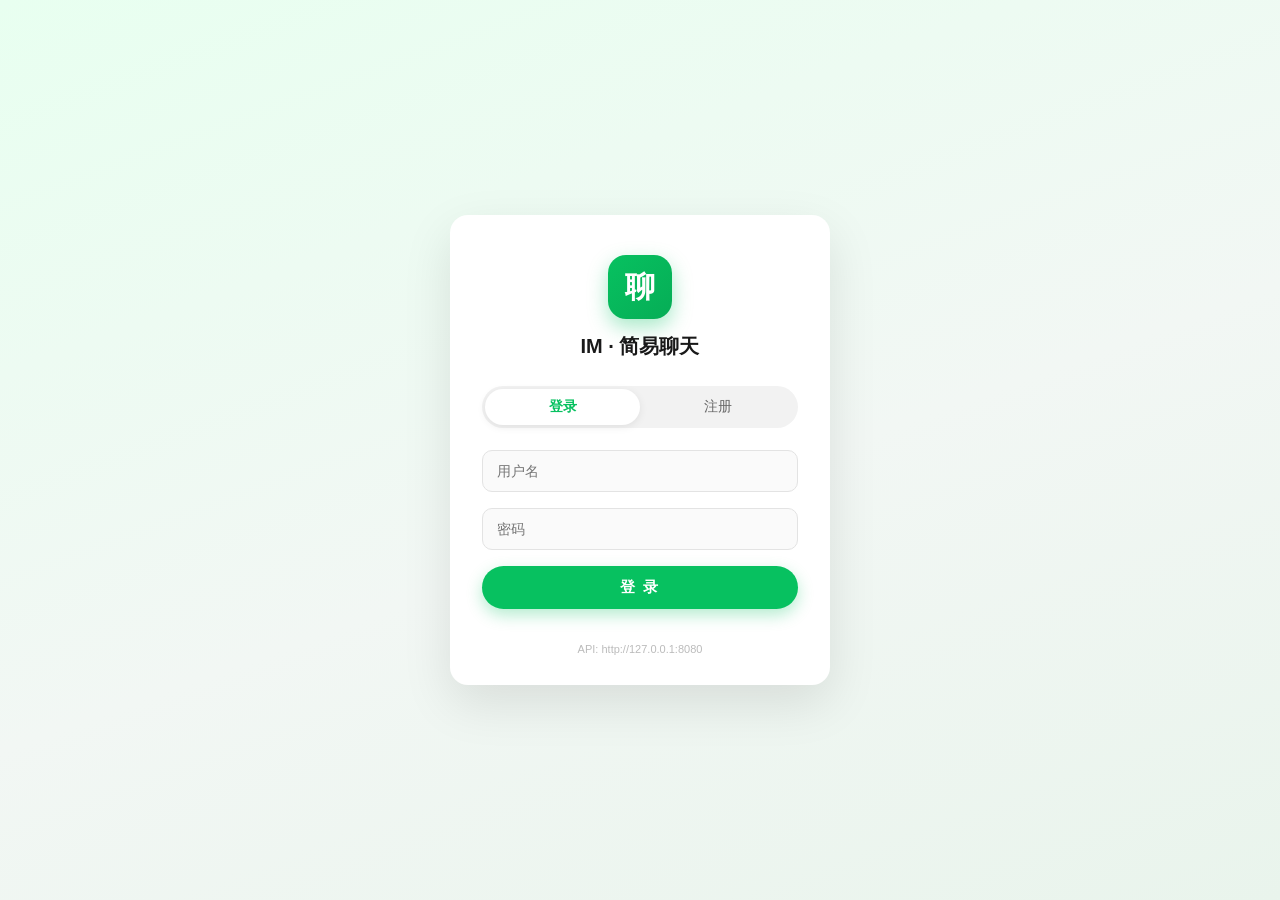
==== commit 8f094372: "refactor(frontend): 规范化前端目录架构，按功能模块分层 - 页面层 pages/chat.js：事件编排、WS 分发、会话切换 - 业务组件 components/business" ====
--- a/public/index.html
+++ b/public/index.html
@@ -1,945 +1,110 @@
 <!DOCTYPE html>
 <html lang="zh-CN">
 <head>
-  <meta charset="UTF-8">
-  <meta name="viewport" content="width=device-width, initial-scale=1.0">
-  <title>IM 简易客户端</title>
-  <style>
-    body { font-family: sans-serif; margin: 0; padding: 8px; background: #f0f0f0; }
-    h1 { font-size: 1.2rem; }
-    input, button, textarea { font-size: 14px; padding: 6px; margin: 2px; }
-    .hidden { display: none !important; }
-    .row { display: flex; gap: 8px; align-items: center; flex-wrap: wrap; }
-    .panel { background: #fff; border: 1px solid #ccc; padding: 10px; margin-bottom: 10px; }
-    #chatPage { display: flex; flex-direction: column; height: calc(100vh - 24px); max-width: 1100px; margin: 0 auto; }
-    #mainRow { display: flex; flex: 1; min-height: 0; gap: 8px; }
-    #sidebar { width: 280px; min-width: 200px; border: 1px solid #ccc; background: #fff; display: flex; flex-direction: column; }
-    #sidebar .tabs { display: flex; flex-wrap: wrap; border-bottom: 1px solid #ddd; }
-    #sidebar .tabs button { flex: 1; min-width: 60px; padding: 8px; border: none; background: #eee; cursor: pointer; }
-    #sidebar .tabs button.active { background: #ddd; font-weight: bold; }
-    #listArea { flex: 1; overflow: auto; padding: 6px; font-size: 13px; }
-    #chatArea { flex: 1; display: flex; flex-direction: column; min-width: 0; border: 1px solid #ccc; background: #fff; }
-    #chatTitle { padding: 8px; border-bottom: 1px solid #ddd; font-weight: bold; }
-    #chatMessages { flex: 1; overflow: auto; padding: 8px; background: #fafafa; font-size: 14px; }
-    .msg { margin: 6px 0; padding: 6px; border-left: 3px solid #999; background: #fff; }
-    .msg.self { border-left-color: #07c; text-align: right; }
-    .msg .meta { font-size: 12px; color: #666; }
-    #chatInputRow { display: flex; padding: 8px; border-top: 1px solid #ddd; gap: 6px; }
-    #chatInputRow input { flex: 1; }
-    .friend-item, .group-item { padding: 8px; border: 1px solid #eee; margin: 4px 0; cursor: pointer; position: relative; }
-    .friend-item.active, .group-item.active { background: #e3f2fd; }
-    .item-actions { float: right; }
-    .item-actions button { font-size: 12px; padding: 2px 6px; }
-    .unread-badge {
-      position: absolute;
-      right: 8px;
-      top: 50%;
-      transform: translateY(-50%);
-      background: linear-gradient(135deg, #ff6b6b, #ff4d4f);
-      color: white;
-      font-size: 11px;
-      padding: 2px 7px;
-      border-radius: 10px;
-      min-width: 18px;
-      text-align: center;
-      box-shadow: 0 2px 4px rgba(255, 77, 79, 0.3);
-      animation: pulse 1.5s ease-in-out infinite;
-    }
-    @keyframes pulse {
-      0%, 100% { transform: translateY(-50%) scale(1); }
-      50% { transform: translateY(-50%) scale(1.1); }
-    }
-    .msg .read-status {
-      font-size: 11px;
-      color: #999;
-      margin-top: 2px;
-      display: flex;
-      align-items: center;
-      gap: 3px;
-    }
-    .msg .read-status.unread {
-      color: #1890ff;
-      font-weight: 500;
-    }
-    .msg .read-status::before {
-      content: '';
-      display: inline-block;
-      width: 8px;
-      height: 8px;
-      border-radius: 50%;
-      background: #d9d9d9;
-    }
-    .msg .read-status.unread::before {
-      background: #1890ff;
-      box-shadow: 0 0 6px rgba(24, 144, 255, 0.5);
-    }
-    #authPage { max-width: 400px; margin: 40px auto; }
-    .modal { position: fixed; inset: 0; background: rgba(0,0,0,.4); display: none; align-items: center; justify-content: center; z-index: 100; }
-    .modal.show { display: flex; }
-    .modal-inner { background: #fff; padding: 16px; border: 1px solid #333; max-width: 90vw; max-height: 90vh; overflow: auto; min-width: 280px; }
-    #apiHint { font-size: 12px; color: #666; margin-top: 8px; }
-  </style>
-  <script src="config.js"></script>
+<meta charset="UTF-8">
+<meta name="viewport" content="width=device-width, initial-scale=1.0">
+<title>IM</title>
+<link rel="stylesheet" href="styles/base.css">
+<link rel="stylesheet" href="styles/layout.css">
+<link rel="stylesheet" href="styles/components.css">
 </head>
 <body>
 
-  <div id="authPage">
-    <div class="panel">
-      <h1>登录 / 注册</h1>
-      <div class="row">
-        <button type="button" id="tabLogin" onclick="showAuth('login')">登录</button>
-        <button type="button" id="tabReg" onclick="showAuth('register')">注册</button>
+<!-- 登录/注册 -->
+<div id="authPage">
+  <div class="auth-card">
+    <div class="auth-logo">聊</div>
+    <div class="auth-title">IM · 简易聊天</div>
+    <div class="auth-tabs">
+      <button type="button" id="tabLogin" class="active">登录</button>
+      <button type="button" id="tabReg">注册</button>
+    </div>
+    <div id="loginForm">
+      <div class="field"><input id="loginUsername" placeholder="用户名" autocomplete="username"></div>
+      <div class="field"><input id="loginPassword" type="password" placeholder="密码" autocomplete="current-password"></div>
+      <button class="btn-primary" type="button" id="loginBtn">登 录</button>
+    </div>
+    <div id="registerForm" class="hidden">
+      <div class="field"><input id="regUsername" placeholder="用户名" autocomplete="username"></div>
+      <div class="field"><input id="regNickname" placeholder="昵称"></div>
+      <div class="field"><input id="regPassword" type="password" placeholder="密码" autocomplete="new-password"></div>
+      <button class="btn-primary" type="button" id="regBtn">注 册</button>
+    </div>
+    <div id="authMsg"></div>
+    <p id="apiHint"></p>
+  </div>
+</div>
+
+<!-- 主界面 -->
+<div id="app" class="hidden">
+  <div class="mobile-backdrop" id="mobileBackdrop"></div>
+
+  <aside id="sidebar">
+    <div class="sidebar-header">
+      <div class="avatar online" id="meAvatar">我</div>
+      <div class="side-me">
+        <div class="nick" id="meNick">未登录</div>
+        <div class="sub" id="meSub"></div>
       </div>
-      <div id="loginForm">
-        <p>用户名 <input id="loginUsername" autocomplete="username"></p>
-        <p>密码 <input id="loginPassword" type="password" autocomplete="current-password"></p>
-        <p><button type="button" onclick="login()">登录</button></p>
-      </div>
-      <div id="registerForm" class="hidden">
-        <p>用户名 <input id="regUsername" autocomplete="username"></p>
-        <p>昵称 <input id="regNickname"></p>
-        <p>密码 <input id="regPassword" type="password" autocomplete="new-password"></p>
-        <p><button type="button" onclick="register()">注册</button></p>
-      </div>
-      <p id="authMsg" style="color:red;"></p>
-      <p id="apiHint"></p>
+      <button class="icon-btn" id="searchBtn" title="搜索添加用户">
+        <svg width="18" height="18" viewBox="0 0 24 24" fill="none" stroke="currentColor" stroke-width="2" stroke-linecap="round"><circle cx="11" cy="11" r="7"/><line x1="21" y1="21" x2="16.5" y2="16.5"/></svg>
+      </button>
+      <button class="icon-btn" id="logoutBtn" title="退出登录">
+        <svg width="18" height="18" viewBox="0 0 24 24" fill="none" stroke="currentColor" stroke-width="2" stroke-linecap="round" stroke-linejoin="round"><path d="M9 21H5a2 2 0 0 1-2-2V5a2 2 0 0 1 2-2h4"/><polyline points="16 17 21 12 16 7"/><line x1="21" y1="12" x2="9" y2="12"/></svg>
+      </button>
     </div>
-  </div>
-
-  <div id="chatPage" class="hidden">
-    <div class="panel row" style="justify-content: space-between;">
-      <span id="meInfo">未登录</span>
-      <button type="button" onclick="logout()">退出</button>
-    </div>
-    <div id="mainRow">
-      <div id="sidebar">
-        <div class="tabs">
-          <button type="button" class="active" data-tab="friends" onclick="switchSide('friends')">好友</button>
-          <button type="button" data-tab="requests" onclick="switchSide('requests')">请求</button>
-          <button type="button" data-tab="groups" onclick="switchSide('groups')">群聊</button>
-        </div>
-        <div class="panel" style="margin:0;border-left:0;border-right:0;">
-          <div class="row">
-            <input id="searchInput" placeholder="搜索用户 keyword" style="flex:1" onkeydown="if(event.key==='Enter')searchUser()">
-            <button type="button" onclick="searchUser()">搜</button>
-          </div>
-          <button type="button" onclick="openAddFriendModal()" style="margin-top:6px;width:100%">添加好友（弹窗搜索）</button>
-        </div>
-        <div id="listArea"></div>
-      </div>
-      <div id="chatArea">
-        <div id="chatTitle">请选择左侧好友或群聊</div>
-        <div id="chatMessages"></div>
-        <div id="chatInputRow">
-          <input id="messageInput" placeholder="消息..." onkeydown="if(event.key==='Enter')sendMessage()">
-          <button type="button" onclick="sendMessage()">发送</button>
-        </div>
+    <div class="sidebar-search">
+      <div class="search-box">
+        <svg width="14" height="14" viewBox="0 0 24 24" fill="none" stroke="#999" stroke-width="2" stroke-linecap="round"><circle cx="11" cy="11" r="7"/><line x1="21" y1="21" x2="16.5" y2="16.5"/></svg>
+        <input id="searchInput" placeholder="搜索用户并添加">
       </div>
     </div>
-  </div>
+    <div class="side-tabs">
+      <button class="active" data-tab="friends">消息</button>
+      <button data-tab="requests">请求</button>
+      <button data-tab="groups">群聊</button>
+    </div>
+    <div id="listArea"></div>
+  </aside>
 
-  <div id="addFriendModal" class="modal">
-    <div class="modal-inner">
-      <h3>添加好友</h3>
-      <p><input id="addFriendKeyword" placeholder="用户名/昵称 keyword" style="width:100%"></p>
-      <p><button type="button" onclick="searchUserForAdd()">搜索</button></p>
-      <div id="searchResults"></div>
-      <p><button type="button" onclick="closeAddFriendModal()">关闭</button></p>
+  <main id="chatArea">
+    <header id="chatHeader">
+      <div style="display:flex;align-items:center;gap:10px;min-width:0;">
+        <button class="icon-btn" id="backBtn" title="返回">
+          <svg width="20" height="20" viewBox="0 0 24 24" fill="none" stroke="currentColor" stroke-width="2" stroke-linecap="round" stroke-linejoin="round"><polyline points="15 18 9 12 15 6"/></svg>
+        </button>
+        <div id="chatTitle">微聊</div>
+      </div>
+      <div class="header-actions">
+        <button class="icon-btn" id="clearBtn" title="清屏">
+          <svg width="18" height="18" viewBox="0 0 24 24" fill="none" stroke="currentColor" stroke-width="2" stroke-linecap="round"><polyline points="3 6 5 6 21 6"/><path d="M19 6v14a2 2 0 0 1-2 2H7a2 2 0 0 1-2-2V6m3 0V4a2 2 0 0 1 2-2h4a2 2 0 0 1 2 2v2"/></svg>
+        </button>
+      </div>
+    </header>
+
+    <div id="chatMessages">
+      <div class="empty-tip" id="chatEmptyTip">选择一个对话开始聊天</div>
     </div>
-  </div>
 
-  <div id="createGroupModal" class="modal">
-    <div class="modal-inner">
-      <h3>创建群聊</h3>
-      <p>群名称 <input id="createGroupName" maxlength="50" style="width:100%"></p>
-      <p>勾选好友为成员：</p>
-      <div id="createGroupMemberList"></div>
-      <p class="row">
-        <button type="button" onclick="closeCreateGroupModal()">取消</button>
-        <button type="button" onclick="submitCreateGroup()">创建</button>
-      </p>
+    <div id="chatInput">
+      <div class="input-toolbar">
+        <button class="icon-btn" id="emojiBtn" title="表情">
+          <svg width="20" height="20" viewBox="0 0 24 24" fill="none" stroke="currentColor" stroke-width="2" stroke-linecap="round"><circle cx="12" cy="12" r="10"/><path d="M8 14s1.5 2 4 2 4-2 4-2"/><line x1="9" y1="9" x2="9.01" y2="9"/><line x1="15" y1="9" x2="15.01" y2="9"/></svg>
+        </button>
+        <button class="icon-btn" id="imageBtn" title="图片">
+          <svg width="20" height="20" viewBox="0 0 24 24" fill="none" stroke="currentColor" stroke-width="2" stroke-linecap="round" stroke-linejoin="round"><rect x="3" y="3" width="18" height="18" rx="2"/><circle cx="8.5" cy="8.5" r="1.5"/><path d="M21 15l-5-5L5 21"/></svg>
+        </button>
+        <input type="file" id="fileInput" accept="image/*" style="display:none">
+      </div>
+      <div class="input-row">
+        <textarea id="messageInput" rows="1" placeholder="输入消息…"></textarea>
+        <button class="btn-send" id="sendBtn">发送</button>
+      </div>
     </div>
-  </div>
+  </main>
+</div>
 
-  <script>
-    (function () {
-      var cfg = window.IM_CONFIG || {};
-      var hint = document.getElementById('apiHint');
-      if (hint) {
-        if (cfg.API_ORIGIN) {
-          hint.textContent = 'API: ' + cfg.API_ORIGIN + '（独立前端模式）';
-        } else {
-          hint.textContent = 'API: 同域 ' + location.origin + '（可在 config.js 设置 API_ORIGIN）';
-        }
-      }
-    })();
-
-    var API = (function () {
-      var cfg = window.IM_CONFIG || {};
-      if (cfg.API_ORIGIN) {
-        return String(cfg.API_ORIGIN).replace(/\/$/, '') + '/api';
-      }
-      return location.origin + '/api';
-    })();
-
-    function wsRoomURL(tok) {
-      var cfg = window.IM_CONFIG || {};
-      var origin;
-      if (cfg.API_ORIGIN) {
-        try {
-          var u = new URL(cfg.API_ORIGIN);
-          origin = (u.protocol === 'https:' ? 'wss:' : 'ws:') + '//' + u.host;
-        } catch (e) {
-          origin = '';
-        }
-      }
-      if (!origin) {
-        var proto = location.protocol === 'https:' ? 'wss:' : 'ws:';
-        origin = proto + '//' + location.host;
-      }
-      return origin + '/room?room=default&token=' + encodeURIComponent(tok);
-    }
-
-    let token = null;
-    let currentUser = null;
-    let friendsCache = [];
-    let groupsCache = [];
-    let currentChatFriend = null;
-    let currentChatGroup = null;
-    let ws = null;
-    let roomReadStatus = {}; // 记录每个房间的已读状态
-    let unreadCounts = {}; // 记录每个房间的未读数
-
-    function showAuth(which) {
-      document.getElementById('loginForm').classList.toggle('hidden', which !== 'login');
-      document.getElementById('registerForm').classList.toggle('hidden', which !== 'register');
-      document.getElementById('tabLogin').classList.toggle('active', which === 'login');
-      document.getElementById('tabReg').classList.toggle('active', which === 'register');
-    }
-
-    function setAuthMsg(t) {
-      document.getElementById('authMsg').textContent = t || '';
-    }
-
-    function parseLoginPayload(data) {
-      if (!data || typeof data !== 'object') return null;
-      if (data.token && data.user) return { token: data.token, user: data.user };
-      return null;
-    }
-
-    async function register() {
-      setAuthMsg('');
-      const username = document.getElementById('regUsername').value.trim();
-      const nickname = document.getElementById('regNickname').value.trim();
-      const password = document.getElementById('regPassword').value;
-      try {
-        const res = await fetch(API + '/user/register', {
-          method: 'POST',
-          headers: { 'Content-Type': 'application/json' },
-          body: JSON.stringify({ username, nickname, password })
-        });
-        const j = await res.json();
-        if (j.code === 0) {
-          const p = parseLoginPayload(j.data);
-          if (!p) {
-            setAuthMsg('注册成功，请登录');
-            showAuth('login');
-            return;
-          }
-          applySession(p.token, p.user);
-          enterChat();
-          return;
-        }
-        setAuthMsg(j.message || '注册失败');
-      } catch (e) {
-        setAuthMsg('网络错误');
-      }
-    }
-
-    async function login() {
-      setAuthMsg('');
-      const username = document.getElementById('loginUsername').value.trim();
-      const password = document.getElementById('loginPassword').value;
-      try {
-        const res = await fetch(API + '/user/login', {
-          method: 'POST',
-          headers: { 'Content-Type': 'application/json' },
-          body: JSON.stringify({ username, password })
-        });
-        const j = await res.json();
-        if (j.code === 0) {
-          const p = parseLoginPayload(j.data);
-          if (!p) {
-            setAuthMsg('响应格式错误');
-            return;
-          }
-          applySession(p.token, p.user);
-          enterChat();
-          return;
-        }
-        setAuthMsg(j.message || '登录失败');
-      } catch (e) {
-        setAuthMsg('网络错误');
-      }
-    }
-
-    function applySession(t, user) {
-      token = t;
-      currentUser = user;
-      localStorage.setItem('token', token);
-      localStorage.setItem('user', JSON.stringify(user));
-    }
-
-    function logout() {
-      token = null;
-      currentUser = null;
-      localStorage.removeItem('token');
-      localStorage.removeItem('user');
-      if (ws) { try { ws.close(); } catch (e) {} }
-      ws = null;
-      document.getElementById('chatPage').classList.add('hidden');
-      document.getElementById('authPage').classList.remove('hidden');
-    }
-
-    async function enterChat() {
-      document.getElementById('authPage').classList.add('hidden');
-      document.getElementById('chatPage').classList.remove('hidden');
-      document.getElementById('meInfo').textContent =
-        (currentUser.nickname || currentUser.username) + ' | uid: ' + currentUser.uid;
-      switchSide('friends');
-      await loadFriends();
-      await loadFriendRequests();
-      await loadGroups();
-      await loadUnreadCounts();
-      connectWS();
-    }
-
-    function authHeader() {
-      return { 'Authorization': 'Bearer ' + token, 'Content-Type': 'application/json' };
-    }
-
-    function switchSide(tab) {
-      document.querySelectorAll('#sidebar .tabs button[data-tab]').forEach(b => {
-        b.classList.toggle('active', b.getAttribute('data-tab') === tab);
-      });
-      window._sideTab = tab;
-      if (tab === 'friends') loadFriends();
-      if (tab === 'requests') loadFriendRequests();
-      if (tab === 'groups') loadGroups();
-    }
-
-    async function loadFriends() {
-      const el = document.getElementById('listArea');
-      if (window._sideTab !== 'friends') return;
-      try {
-        const res = await fetch(API + '/friend/list', { headers: authHeader() });
-        const j = await res.json();
-        if (j.code !== 0) {
-          el.textContent = j.message || '加载失败';
-          return;
-        }
-        friendsCache = j.data || [];
-        el.innerHTML = friendsCache.length ? friendsCache.map(f => {
-          const unread = unreadCounts[f.friend_uid] || 0;
-          const unreadBadge = unread > 0 ? `<span class="unread-badge">${unread > 99 ? '99+' : unread}</span>` : '';
-          return `
-          <div class="friend-item ${currentChatFriend && currentChatFriend.friend_uid === f.friend_uid ? 'active' : ''}" data-fid="${f.friend_uid}" onclick="selectFriend('${f.friend_uid}')">
-            ${esc(f.nickname || f.username)} (${esc(f.username)})
-            <span class="item-actions">
-              <button type="button" onclick="event.stopPropagation();deleteFriend('${f.friend_uid}')">删</button>
-            </span>
-            ${unreadBadge}
-          </div>
-        `}).join('') : '<div>暂无好友</div>';
-      } catch (e) {
-        el.textContent = '网络错误';
-      }
-    }
-
-    async function deleteFriend(friendUid) {
-      if (!confirm('删除好友 ' + friendUid + ' ?')) return;
-      try {
-        const res = await fetch(API + '/friend/delete', {
-          method: 'POST',
-          headers: authHeader(),
-          body: JSON.stringify({ friend_uid: friendUid })
-        });
-        const j = await res.json();
-        if (j.code === 0) {
-          if (currentChatFriend && currentChatFriend.friend_uid === friendUid) {
-            currentChatFriend = null;
-            document.getElementById('chatTitle').textContent = '请选择左侧好友或群聊';
-            document.getElementById('chatMessages').innerHTML = '';
-          }
-          loadFriends();
-        } else alert(j.message || '删除失败');
-      } catch (e) {
-        alert('网络错误');
-      }
-    }
-
-    async function loadFriendRequests() {
-      const el = document.getElementById('listArea');
-      if (window._sideTab !== 'requests') return;
-      try {
-        const res = await fetch(API + '/friend/requests', { headers: authHeader() });
-        const j = await res.json();
-        if (j.code !== 0) {
-          el.textContent = j.message || '加载失败';
-          return;
-        }
-        const list = j.data || [];
-        el.innerHTML = list.length ? list.map(r => `
-          <div class="friend-item">
-            ${esc(r.nickname || r.username)} — 请求加你为友
-            <button type="button" onclick="acceptFriend('${r.uid}')">接受</button>
-          </div>
-        `).join('') : '<div>暂无请求</div>';
-      } catch (e) {
-        el.textContent = '网络错误';
-      }
-    }
-
-    async function loadUnreadCounts() {
-      try {
-        const res = await fetch(API + '/private/unread-counts', {
-          headers: authHeader()
-        });
-        const j = await res.json();
-        if (j.code === 0 && j.data) {
-          for (const friendUid in j.data) {
-            unreadCounts[friendUid] = j.data[friendUid] || 0;
-          }
-          loadFriends();
-        }
-      } catch (e) {
-        console.error('获取未读数失败', e);
-      }
-    }
-
-    async function acceptFriend(requesterUid) {
-      try {
-        const res = await fetch(API + '/friend/accept', {
-          method: 'POST',
-          headers: authHeader(),
-          body: JSON.stringify({ friend_uid: requesterUid })
-        });
-        const j = await res.json();
-        if (j.code === 0) {
-          loadFriendRequests();
-          loadFriends();
-        } else alert(j.message || '失败');
-      } catch (e) {
-        alert('网络错误');
-      }
-    }
-
-    async function searchUser() {
-      const keyword = document.getElementById('searchInput').value.trim();
-      if (!keyword) return;
-      await searchUserApi(keyword, false);
-    }
-
-    async function searchUserForAdd() {
-      const keyword = document.getElementById('addFriendKeyword').value.trim();
-      if (!keyword) return;
-      await searchUserApi(keyword, true);
-    }
-
-    async function searchUserApi(keyword, inModal) {
-      try {
-        const res = await fetch(API + '/friend/search', {
-          method: 'POST',
-          headers: authHeader(),
-          body: JSON.stringify({ keyword: keyword })
-        });
-        const j = await res.json();
-        if (j.code !== 0) {
-          if (inModal) document.getElementById('searchResults').textContent = j.message || '搜索失败';
-          else document.getElementById('listArea').innerHTML = '<div>' + (j.message || '搜索失败') + '</div>';
-          return;
-        }
-        const users = j.data || [];
-        const rows = users.filter(u => u.uid !== currentUser.uid).map(u => `
-          <div class="row" style="justify-content:space-between;margin:4px 0;">
-            <span>${esc(u.nickname)} @${esc(u.username)}</span>
-            <button type="button" onclick="addFriend('${u.uid}')">添加</button>
-          </div>
-        `).join('');
-        if (inModal) {
-          document.getElementById('searchResults').innerHTML = rows || '<div>无结果</div>';
-        } else {
-          document.getElementById('listArea').innerHTML = '<div><b>搜索结果</b></div>' + (rows || '<div>无结果</div>');
-        }
-      } catch (e) {
-        if (inModal) document.getElementById('searchResults').textContent = '网络错误';
-      }
-    }
-
-    async function addFriend(friendUid) {
-      try {
-        const res = await fetch(API + '/friend/add', {
-          method: 'POST',
-          headers: authHeader(),
-          body: JSON.stringify({ friend_uid: friendUid })
-        });
-        const j = await res.json();
-        alert(j.code === 0 ? '已发送请求' : (j.message || '失败'));
-      } catch (e) {
-        alert('网络错误');
-      }
-    }
-
-    function openAddFriendModal() {
-      document.getElementById('addFriendModal').classList.add('show');
-      document.getElementById('searchResults').innerHTML = '';
-    }
-    function closeAddFriendModal() {
-      document.getElementById('addFriendModal').classList.remove('show');
-    }
-
-    function reportRead(roomId, lastMsgId, fromUid) {
-      if (!ws || ws.readyState !== WebSocket.OPEN || !lastMsgId) return;
-      ws.send(JSON.stringify({
-        type: 'read_receipt',
-        msg_id: lastMsgId,
-        room_id: roomId,
-        from_uid: fromUid
-      }));
-      unreadCounts[roomId] = 0;
-      loadFriends();
-    }
-
-    async function getRoomReadStatus(roomId) {
-      try {
-        const res = await fetch(API + '/message/read-status?room_id=' + encodeURIComponent(roomId), {
-          headers: authHeader()
-        });
-        const j = await res.json();
-        if (j.code === 0 && j.data) {
-          roomReadStatus[roomId] = j.data;
-          return j.data;
-        }
-      } catch (e) {
-        console.error('获取已读状态失败', e);
-      }
-      return null;
-    }
-
-    function selectFriend(friendUid) {
-      currentChatGroup = null;
-      const f = friendsCache.find(x => x.friend_uid === friendUid);
-      const name = f ? (f.nickname || f.username) : friendUid;
-      currentChatFriend = { friend_uid: friendUid, nickname: name };
-      document.getElementById('chatTitle').textContent = '私聊: ' + name;
-      document.querySelectorAll('.friend-item').forEach(el => {
-        el.classList.toggle('active', el.getAttribute('data-fid') === friendUid);
-      });
-      document.querySelectorAll('.group-item').forEach(el => el.classList.remove('active'));
-      loadPrivateHistory(friendUid);
-    }
-
-    async function loadPrivateHistory(friendUid) {
-      const box = document.getElementById('chatMessages');
-      try {
-        const [readStatus, res] = await Promise.all([
-          getRoomReadStatus(friendUid),
-          fetch(API + '/private/conversation?friend_uid=' + encodeURIComponent(friendUid), {
-            headers: { 'Authorization': 'Bearer ' + token }
-          })
-        ]);
-        const j = await res.json();
-        if (j.code !== 0) {
-          box.textContent = j.message || '加载失败';
-          return;
-        }
-        const msgs = j.data || [];
-
-        const unreadMsgs = msgs.filter(m => m.from_uid !== currentUser.uid && !m.is_read && (!readStatus || !readStatus.last_read_msg_id || m.msg_id > readStatus.last_read_msg_id));
-        if (unreadMsgs.length > 0) {
-          reportRead(friendUid, unreadMsgs[unreadMsgs.length - 1].msg_id);
-        }
-
-        box.innerHTML = msgs.map(m => {
-          const isSelf = m.from_uid === currentUser.uid;
-          const who = isSelf ? '我' : (currentChatFriend.nickname || '对方');
-          const isRead = !readStatus || !readStatus.last_read_msg_id || m.msg_id <= readStatus.last_read_msg_id;
-          return renderMsgLine(isSelf, m.content, m.send_time, who, m.is_read || isRead, m.msg_id);
-        }).join('');
-        box.scrollTop = box.scrollHeight;
-        unreadCounts[friendUid] = 0;
-        loadFriends();
-      } catch (e) {
-        box.textContent = '网络错误';
-      }
-    }
-
-    async function loadGroups() {
-      const el = document.getElementById('listArea');
-      if (window._sideTab !== 'groups') return;
-      try {
-        const res = await fetch(API + '/group/list', { headers: { 'Authorization': 'Bearer ' + token } });
-        const j = await res.json();
-        if (j.code !== 0) {
-          el.textContent = j.message || '加载失败';
-          return;
-        }
-        groupsCache = j.data || [];
-        const rows = groupsCache.map(g => {
-          const unread = unreadCounts[g.group_id] || 0;
-          const unreadBadge = unread > 0 ? `<span class="unread-badge">${unread > 99 ? '99+' : unread}</span>` : '';
-          return `
-          <div class="group-item ${currentChatGroup && currentChatGroup.group_id === g.group_id ? 'active' : ''}" data-gid="${g.group_id}" onclick="selectGroup('${g.group_id}')">
-            ${esc(g.name || g.group_id)}
-            <button type="button" onclick="event.stopPropagation();viewGroupMembers('${g.group_id}')">成员</button>
-            ${unreadBadge}
-          </div>
-        `}).join('');
-        el.innerHTML = '<div style="margin-bottom:8px;"><button type="button" onclick="openCreateGroupModal()">+ 创建群</button></div>' +
-          (rows || '<div>暂无群</div>');
-      } catch (e) {
-        el.textContent = '网络错误';
-      }
-    }
-
-    async function viewGroupMembers(groupId) {
-      try {
-        const res = await fetch(API + '/group/members?group_id=' + encodeURIComponent(groupId), {
-          headers: { 'Authorization': 'Bearer ' + token }
-        });
-        const j = await res.json();
-        if (j.code !== 0) {
-          alert(j.message || '失败');
-          return;
-        }
-        const list = (j.data || []).map(m => m.nickname + '(' + m.username + ')').join('\n');
-        alert('群成员:\n' + list);
-      } catch (e) {
-        alert('网络错误');
-      }
-    }
-
-    function selectGroup(groupId) {
-      currentChatFriend = null;
-      const g = groupsCache.find(x => x.group_id === groupId);
-      const name = g && g.name ? g.name : groupId;
-      currentChatGroup = { group_id: groupId, name: name };
-      document.getElementById('chatTitle').textContent = '群聊: ' + name + ' | 成员按钮可看列表';
-      document.querySelectorAll('.group-item').forEach(el => {
-        el.classList.toggle('active', el.getAttribute('data-gid') === groupId);
-      });
-      document.querySelectorAll('.friend-item').forEach(el => el.classList.remove('active'));
-      loadGroupHistory(groupId);
-    }
-
-    async function loadGroupHistory(groupId) {
-      const box = document.getElementById('chatMessages');
-      try {
-        const res = await fetch(API + '/group/messages?group_id=' + encodeURIComponent(groupId) + '&limit=50', {
-          headers: { 'Authorization': 'Bearer ' + token }
-        });
-        const j = await res.json();
-        if (j.code !== 0) {
-          box.textContent = j.message || '加载失败';
-          return;
-        }
-        const msgs = j.data || [];
-
-        if (msgs.length > 0) {
-          const unreadMsgIds = msgs.filter(m => m.from_uid !== currentUser.uid).map(m => m.msg_id);
-          if (unreadMsgIds.length > 0) {
-            reportGroupRead(groupId, unreadMsgIds);
-          }
-        }
-
-        box.innerHTML = msgs.map(m => {
-          const self = m.from_uid === currentUser.uid;
-          const who = self ? '我' : (m.from_nickname || m.from_username || m.from_uid);
-          return renderMsgLine(self, m.content, m.send_time, who, false, m.msg_id, m.read_count, m.total_count);
-        }).join('');
-        box.scrollTop = box.scrollHeight;
-        unreadCounts[groupId] = 0;
-        loadGroups();
-      } catch (e) {
-        box.textContent = '网络错误';
-      }
-    }
-
-    function reportGroupRead(groupId, msgIds) {
-      if (!ws || ws.readyState !== WebSocket.OPEN || msgIds.length === 0) return;
-      ws.send(JSON.stringify({
-        type: 'group_read_receipt',
-        group_id: groupId,
-        msg_ids: msgIds
-      }));
-      ws.send(JSON.stringify({
-        type: 'read_receipt',
-        msg_id: msgIds[msgIds.length - 1],
-        room_id: groupId
-      }));
-      unreadCounts[groupId] = 0;
-      loadGroups();
-    }
-
-    function openCreateGroupModal() {
-      const box = document.getElementById('createGroupMemberList');
-      document.getElementById('createGroupName').value = '';
-      if (!friendsCache.length) {
-        box.innerHTML = '<div>无好友，无法选人</div>';
-      } else {
-        box.innerHTML = friendsCache.map(f => `
-          <label class="row"><input type="checkbox" class="cg-m" value="${f.friend_uid}"> ${esc(f.nickname || f.username)}</label>
-        `).join('');
-      }
-      document.getElementById('createGroupModal').classList.add('show');
-    }
-    function closeCreateGroupModal() {
-      document.getElementById('createGroupModal').classList.remove('show');
-    }
-
-    async function submitCreateGroup() {
-      const name = document.getElementById('createGroupName').value.trim();
-      if (name.length < 2) {
-        alert('群名至少2字');
-        return;
-      }
-      const member_uids = Array.from(document.querySelectorAll('.cg-m:checked')).map(c => c.value);
-      try {
-        const res = await fetch(API + '/group/create', {
-          method: 'POST',
-          headers: authHeader(),
-          body: JSON.stringify({ name: name, member_uids: member_uids })
-        });
-        const j = await res.json();
-        if (j.code === 0) {
-          closeCreateGroupModal();
-          switchSide('groups');
-          loadGroups();
-        } else alert(j.message || '失败');
-      } catch (e) {
-        alert('网络错误');
-      }
-    }
-
-    function renderMsgLine(self, content, sendTime, whoLabel, isRead, msgId, readCount, totalCount) {
-      const t = typeof sendTime === 'number' ? sendTime : parseInt(sendTime, 10);
-      const d = new Date(t);
-      const timeStr = isNaN(d.getTime()) ? String(sendTime) : d.toLocaleString();
-      let readStatusHtml = '';
-      if (self) {
-        if (readCount !== undefined && totalCount !== undefined) {
-          readStatusHtml = `<div class="read-status">${readCount}人已读 / ${totalCount}人</div>`;
-        } else {
-          readStatusHtml = `<div class="read-status ${isRead ? '' : 'unread'}">${isRead ? '已读' : '未读'}</div>`;
-        }
-      }
-      return `<div class="msg ${self ? 'self' : ''}" data-msg-id="${esc(msgId || '')}"><div class="meta">${esc(whoLabel)} · ${esc(timeStr)}</div><div>${esc(content)}</div>${readStatusHtml}</div>`;
-    }
-
-    function esc(s) {
-      const d = document.createElement('div');
-      d.textContent = s == null ? '' : String(s);
-      return d.innerHTML;
-    }
-
-    let heartbeatTimer = null;
-
-    function startHeartbeat() {
-      stopHeartbeat();
-      heartbeatTimer = setInterval(function() {
-        if (ws && ws.readyState === WebSocket.OPEN) {
-          ws.send(JSON.stringify({type: 'heartbeat', ts: Date.now()}));
-        }
-      }, 20000);
-    }
-
-    function stopHeartbeat() {
-      if (heartbeatTimer) {
-        clearInterval(heartbeatTimer);
-        heartbeatTimer = null;
-      }
-    }
-
-    let wsReconnectTimer = null;
-    let wsConnecting = false;
-
-    function connectWS() {
-      if (!token) return;
-      if (wsConnecting) return;
-      stopHeartbeat();
-      if (wsReconnectTimer) {
-        clearTimeout(wsReconnectTimer);
-        wsReconnectTimer = null;
-      }
-      if (ws) {
-        ws.onclose = null;
-        ws.close();
-        ws = null;
-      }
-      wsConnecting = true;
-      const url = wsRoomURL(token);
-      ws = new WebSocket(url);
-      ws.onmessage = function(ev) {
-        String(ev.data).split('\n').filter(Boolean).forEach(function(line) {
-          try {
-            onWsMessage(JSON.parse(line));
-          } catch (e) {}
-        });
-      };
-      ws.onopen = function() {
-        wsConnecting = false;
-        startHeartbeat();
-      };
-      ws.onclose = function() {
-        wsConnecting = false;
-        stopHeartbeat();
-        wsReconnectTimer = setTimeout(connectWS, 3000);
-      };
-      ws.onerror = function(err) {
-        wsConnecting = false;
-        console.error('WebSocket error:', err);
-      };
-    }
-
-    function onWsMessage(msg) {
-      if (msg.type === 'read_receipt') {
-        updateMessageReadStatus(msg.msg_id, true);
-        return;
-      }
-      if (msg.type === 'group_read_receipt') {
-        updateGroupMessageReadStatus(msg.msg_id, msg.read_count, msg.total_count);
-        return;
-      }
-      if (msg.type === 'private_message') {
-        const isSelf = msg.from_uid === currentUser.uid;
-        if (isSelf) {
-          if (currentChatFriend && currentChatFriend.friend_uid === msg.to_uid) {
-            appendChatLine(true, msg.content, msg.send_time, '我', false, msg.msg_id);
-          }
-          return;
-        }
-        if (currentChatFriend && currentChatFriend.friend_uid === msg.from_uid) {
-          appendChatLine(false, msg.content, msg.send_time, msg.from_nickname || msg.from_username || msg.from_uid, true, msg.msg_id);
-          reportRead(msg.from_uid, msg.msg_id, msg.from_uid);
-        } else {
-          unreadCounts[msg.from_uid] = (unreadCounts[msg.from_uid] || 0) + 1;
-          loadFriends();
-          alert('新私聊: ' + (msg.from_nickname || msg.from_username));
-        }
-        return;
-      }
-      if (msg.type === 'group_message') {
-        const self = msg.from_uid === currentUser.uid;
-        if (self) {
-          if (currentChatGroup && currentChatGroup.group_id === msg.group_id) {
-            appendChatLine(true, msg.content, msg.send_time, '我', false, msg.msg_id, 1, msg.total_count || 0);
-            reportGroupRead(msg.group_id, [msg.msg_id]);
-          }
-          return;
-        }
-        if (currentChatGroup && currentChatGroup.group_id === msg.group_id) {
-          const who = msg.from_nickname || msg.from_username || msg.from_uid;
-          appendChatLine(false, msg.content, msg.send_time, who, true, msg.msg_id);
-          reportGroupRead(msg.group_id, [msg.msg_id]);
-        } else {
-          unreadCounts[msg.group_id] = (unreadCounts[msg.group_id] || 0) + 1;
-          alert('群消息: ' + (msg.group_id || ''));
-        }
-      }
-    }
-
-    function updateMessageReadStatus(msgId, isRead) {
-      const allMsgs = document.querySelectorAll('.msg[data-msg-id]');
-      Array.from(allMsgs).forEach((msgEl, i) => {
-        const currentMsgId = msgEl.getAttribute('data-msg-id');
-        if (currentMsgId && currentMsgId <= msgId) {
-          const readStatusEl = msgEl.querySelector('.read-status');
-          if (readStatusEl) {
-            msgEl.style.transition = 'all 0.3s ease';
-            msgEl.style.backgroundColor = '#f0f9ff';
-            setTimeout(() => {
-              msgEl.style.backgroundColor = '';
-            }, 500 + i * 50);
-            readStatusEl.textContent = isRead ? '已读' : '未读';
-            readStatusEl.classList.toggle('unread', !isRead);
-          }
-        }
-      });
-    }
-
-    function updateGroupMessageReadStatus(msgId, readCount, totalCount) {
-      const allMsgs = document.querySelectorAll('.msg[data-msg-id]');
-      for (let i = 0; i < allMsgs.length; i++) {
-        const msgEl = allMsgs[i];
-        const currentMsgId = msgEl.getAttribute('data-msg-id');
-        if (currentMsgId === msgId) {
-          const readStatusEl = msgEl.querySelector('.read-status');
-          if (readStatusEl) {
-            msgEl.style.transition = 'all 0.3s ease';
-            msgEl.style.backgroundColor = '#f0f9ff';
-            setTimeout(() => {
-              msgEl.style.backgroundColor = '';
-            }, 500);
-            readStatusEl.textContent = `${readCount}人已读 / ${totalCount}人`;
-            readStatusEl.classList.remove('unread');
-          }
-          break;
-        }
-      }
-    }
-
-    function appendChatLine(self, content, sendTime, whoLabel, isRead, msgId, readCount, totalCount) {
-      const box = document.getElementById('chatMessages');
-      box.insertAdjacentHTML('beforeend', renderMsgLine(self, content, sendTime, whoLabel, isRead, msgId, readCount, totalCount));
-      box.scrollTop = box.scrollHeight;
-    }
-
-    function sendMessage() {
-      if (!currentChatFriend && !currentChatGroup) {
-        alert('先选好友或群');
-        return;
-      }
-      const input = document.getElementById('messageInput');
-      const content = input.value.trim();
-      if (!content) return;
-      if (!ws || ws.readyState !== WebSocket.OPEN) {
-        alert('WebSocket 未连接，请稍后重试');
-        return;
-      }
-      if (currentChatGroup) {
-        ws.send(JSON.stringify({
-          type: 'group_message',
-          client_msg_id: Date.now() + Math.random().toString(36).substr(2, 9),
-          group_id: currentChatGroup.group_id,
-          content: content,
-          timestamp: Date.now()
-        }));
-        input.value = '';
-        return;
-      }
-      ws.send(JSON.stringify({
-        type: 'private_message',
-        client_msg_id: Date.now() + Math.random().toString(36).substr(2, 9),
-        to_uid: currentChatFriend.friend_uid,
-        content: content,
-        timestamp: Date.now()
-      }));
-      input.value = '';
-    }
-
-    window.onload = function() {
-      const t = localStorage.getItem('token');
-      const u = localStorage.getItem('user');
-      if (t && u) {
-        try {
-          token = t;
-          currentUser = JSON.parse(u);
-          enterChat();
-        } catch (e) {
-          logout();
-        }
-      }
-    };
-  </script>
+<script src="config.js"></script>
+<script type="module" src="pages/chat.js"></script>
 </body>
 </html>
--- a/public/styles/base.css
+++ b/public/styles/base.css
@@ -0,0 +1,29 @@
+/* 基础层：reset + CSS 变量 + 全局 */
+:root {
+  --wx-green: #07c160;
+  --wx-green-dark: #06ad56;
+  --wx-bg: #ededed;
+  --card: #ffffff;
+  --text-main: #191919;
+  --text-sub: #888888;
+  --border: #e7e7e7;
+  --bubble-other: #ffffff;
+  --bubble-self: #95ec69;
+  --danger: #fa5151;
+  --radius: 8px;
+}
+
+* { margin: 0; padding: 0; box-sizing: border-box; -webkit-tap-highlight-color: transparent; }
+html, body { height: 100%; }
+body {
+  font-family: -apple-system, BlinkMacSystemFont, "Segoe UI", "PingFang SC", "Microsoft YaHei", sans-serif;
+  background: var(--wx-bg);
+  color: var(--text-main);
+  overflow: hidden;
+}
+.hidden { display: none !important; }
+button { font-family: inherit; }
+input, textarea { font-family: inherit; }
+::-webkit-scrollbar { width: 5px; height: 5px; }
+::-webkit-scrollbar-thumb { background: #d5d5d5; border-radius: 5px; }
+::-webkit-scrollbar-track { background: transparent; }
--- a/public/styles/layout.css
+++ b/public/styles/layout.css
@@ -0,0 +1,82 @@
+/* 布局层：登录页 / 主界面双栏 / 响应式 */
+
+/* ---- 登录页 ---- */
+#authPage {
+  height: 100%;
+  display: flex;
+  align-items: center;
+  justify-content: center;
+  background: linear-gradient(160deg, #e8fff0 0%, #f2f7f4 55%, #e9f4ec 100%);
+}
+.auth-card {
+  width: 92%;
+  max-width: 380px;
+  background: var(--card);
+  border-radius: 18px;
+  box-shadow: 0 18px 50px rgba(0, 0, 0, 0.10);
+  padding: 40px 32px 30px;
+}
+.auth-logo {
+  width: 64px; height: 64px; margin: 0 auto 14px;
+  background: linear-gradient(135deg, #07c160, #06ad56);
+  border-radius: 18px;
+  display: flex; align-items: center; justify-content: center;
+  color: #fff; font-size: 30px; font-weight: 700;
+  box-shadow: 0 8px 20px rgba(7, 193, 96, 0.35);
+}
+.auth-title { text-align: center; font-size: 20px; font-weight: 600; margin-bottom: 26px; }
+.auth-tabs { display: flex; background: #f2f2f2; border-radius: 22px; padding: 3px; margin-bottom: 22px; }
+.auth-tabs button {
+  flex: 1; border: none; background: transparent; padding: 9px 0;
+  border-radius: 20px; font-size: 14px; color: #666; cursor: pointer;
+  transition: all 0.25s; font-weight: 500;
+}
+.auth-tabs button.active { background: #fff; color: var(--wx-green); box-shadow: 0 2px 8px rgba(0,0,0,0.08); font-weight: 600; }
+.field { margin-bottom: 16px; }
+.field input {
+  width: 100%; padding: 12px 14px; border: 1px solid #e3e3e3; border-radius: 10px;
+  font-size: 14px; outline: none; transition: border-color 0.25s, box-shadow 0.25s;
+  background: #fafafa;
+}
+.field input:focus { border-color: var(--wx-green); background: #fff; box-shadow: 0 0 0 3px rgba(7,193,96,0.12); }
+.btn-primary {
+  width: 100%; padding: 12px 0; border: none; border-radius: 24px;
+  background: var(--wx-green); color: #fff; font-size: 15px; font-weight: 600;
+  cursor: pointer; letter-spacing: 2px;
+  transition: background 0.25s, transform 0.15s, box-shadow 0.25s;
+  box-shadow: 0 6px 16px rgba(7,193,96,0.3);
+}
+.btn-primary:hover { background: var(--wx-green-dark); box-shadow: 0 8px 20px rgba(7,193,96,0.4); }
+.btn-primary:active { transform: scale(0.97); }
+#authMsg { text-align: center; color: var(--danger); font-size: 13px; min-height: 18px; margin-top: 10px; }
+#apiHint { text-align: center; color: #bbb; font-size: 11px; margin-top: 6px; }
+
+/* ---- 主界面双栏 ---- */
+#app { display: flex; height: 100%; }
+#sidebar {
+  width: 280px; min-width: 280px; height: 100%;
+  background: var(--card); display: flex; flex-direction: column;
+  border-right: 1px solid var(--border); z-index: 30;
+}
+#chatArea {
+  flex: 1; min-width: 0; height: 100%;
+  display: flex; flex-direction: column;
+  background: var(--wx-bg); position: relative;
+}
+#chatMessages { flex: 1; overflow-y: auto; padding: 18px 16px 10px; background: var(--wx-bg); }
+
+/* ---- 响应式 ---- */
+.mobile-backdrop { display: none; position: fixed; inset: 0; background: rgba(0,0,0,0.4); z-index: 25; opacity: 0; transition: opacity 0.3s; }
+@media (max-width: 768px) {
+  #sidebar {
+    position: fixed; left: 0; top: 0; bottom: 0;
+    transform: translateX(-100%);
+    box-shadow: 4px 0 30px rgba(0,0,0,0.2);
+    transition: transform 0.3s ease;
+  }
+  #sidebar.open { transform: translateX(0); }
+  .mobile-backdrop.show { display: block; }
+  .msg-main { max-width: 76%; }
+  .bubble img { max-width: 180px; max-height: 220px; }
+}
+
--- a/public/styles/components.css
+++ b/public/styles/components.css
@@ -0,0 +1,200 @@
+/* 组件层：头像 / 按钮 / 列表项 / 气泡 / 输入区 / 弹窗 / 表情面板 / Toast */
+
+/* ---- 头像 ---- */
+.avatar {
+  width: 40px; height: 40px; border-radius: 8px; flex-shrink: 0;
+  display: flex; align-items: center; justify-content: center;
+  color: #fff; font-weight: 600; font-size: 16px;
+  background: linear-gradient(135deg, #2f9d6a, #07c160);
+  position: relative;
+}
+.avatar.online::after {
+  content: ''; position: absolute; right: -2px; bottom: -2px;
+  width: 12px; height: 12px; border-radius: 50%;
+  background: #22d376; border: 2px solid #fff;
+}
+
+/* ---- 图标按钮 ---- */
+.icon-btn {
+  width: 36px; height: 36px; border-radius: 50%; border: none; background: transparent;
+  color: #fff; font-size: 17px; cursor: pointer;
+  display: flex; align-items: center; justify-content: center;
+  transition: background 0.2s, transform 0.15s;
+}
+.icon-btn:hover { background: rgba(255,255,255,0.18); }
+.icon-btn:active { transform: scale(0.9); }
+
+/* ---- 侧栏头部 ---- */
+.sidebar-header {
+  background: var(--wx-green); padding: 14px 16px;
+  display: flex; align-items: center; gap: 12px;
+}
+.side-me { flex: 1; min-width: 0; color: #fff; cursor: pointer; }
+.side-me .nick { font-size: 15px; font-weight: 600; white-space: nowrap; overflow: hidden; text-overflow: ellipsis; }
+.side-me .sub { font-size: 11px; opacity: 0.8; white-space: nowrap; overflow: hidden; text-overflow: ellipsis; }
+.sidebar-search { padding: 10px 12px; background: #fff; }
+.search-box {
+  display: flex; align-items: center; gap: 8px;
+  background: #f2f2f2; border-radius: 8px; padding: 7px 12px;
+  transition: background 0.25s;
+}
+.search-box:focus-within { background: #eaf7ef; }
+.search-box input { flex: 1; border: none; background: transparent; outline: none; font-size: 13px; color: #333; }
+.side-tabs { display: flex; border-bottom: 1px solid var(--border); background: #fff; }
+.side-tabs button {
+  flex: 1; padding: 11px 0; border: none; background: transparent;
+  font-size: 14px; color: #666; cursor: pointer; position: relative;
+  transition: color 0.25s; font-weight: 500;
+}
+.side-tabs button.active { color: var(--wx-green); font-weight: 600; }
+.side-tabs button.active::after {
+  content: ''; position: absolute; left: 50%; bottom: 0; transform: translateX(-50%);
+  width: 24px; height: 3px; border-radius: 2px; background: var(--wx-green);
+}
+
+/* ---- 列表项 ---- */
+#listArea { flex: 1; overflow-y: auto; background: #fff; }
+.conv-item {
+  display: flex; align-items: center; gap: 12px; padding: 12px 16px;
+  cursor: pointer; position: relative; background: #fff;
+  transition: background 0.2s;
+}
+.conv-item:hover { background: #f6f6f6; }
+.conv-item.active { background: #e8f6ee; }
+.conv-item .avatar { width: 44px; height: 44px; border-radius: 8px; font-size: 17px; }
+.conv-info { flex: 1; min-width: 0; }
+.conv-name { font-size: 15px; font-weight: 500; white-space: nowrap; overflow: hidden; text-overflow: ellipsis; }
+.conv-preview { font-size: 12px; color: var(--text-sub); margin-top: 3px; white-space: nowrap; overflow: hidden; text-overflow: ellipsis; }
+.conv-right { display: flex; flex-direction: column; align-items: flex-end; gap: 6px; flex-shrink: 0; }
+.unread-badge {
+  min-width: 18px; height: 18px; padding: 0 5px; border-radius: 9px;
+  background: var(--danger); color: #fff; font-size: 11px; font-weight: 600;
+  display: flex; align-items: center; justify-content: center;
+  box-shadow: 0 2px 6px rgba(250,81,81,0.4);
+}
+.conv-item .mini-btn {
+  font-size: 11px; padding: 3px 8px; border-radius: 6px; border: 1px solid #ddd;
+  background: #fff; color: #666; cursor: pointer; transition: all 0.2s;
+}
+.conv-item .mini-btn:hover { border-color: var(--wx-green); color: var(--wx-green); }
+.empty-tip { text-align: center; color: #bbb; font-size: 13px; padding: 40px 16px; line-height: 1.8; }
+.create-group-btn {
+  width: calc(100% - 24px); margin: 10px 12px; padding: 9px 0;
+  border: 1px dashed #b8d8c6; border-radius: 8px; background: #f4fbf7;
+  color: var(--wx-green); font-size: 13px; cursor: pointer; transition: all 0.2s;
+}
+.create-group-btn:hover { background: #e8f6ee; }
+
+/* ---- 聊天头部 ---- */
+#chatHeader {
+  height: 58px; background: #f7f7f7; border-bottom: 1px solid var(--border);
+  display: flex; align-items: center; justify-content: space-between; padding: 0 18px;
+}
+#chatTitle { font-size: 16px; font-weight: 600; white-space: nowrap; overflow: hidden; text-overflow: ellipsis; }
+#chatTitle small { display: block; font-size: 11px; font-weight: 400; color: #999; margin-top: 1px; }
+.header-actions { display: flex; gap: 4px; }
+#chatHeader .icon-btn { color: #555; font-size: 18px; }
+#chatHeader .icon-btn:hover { background: #e8e8e8; }
+#backBtn { display: none; }
+
+/* ---- 消息气泡 ---- */
+.time-divider { text-align: center; margin: 14px 0 4px; }
+.time-divider span {
+  display: inline-block; font-size: 11px; color: #999; background: #dbdbdb;
+  padding: 3px 10px; border-radius: 4px;
+}
+.msg-row { display: flex; align-items: flex-end; gap: 10px; margin-bottom: 16px; }
+.msg-row .avatar { width: 38px; height: 38px; border-radius: 6px; font-size: 15px; }
+.msg-row.self { flex-direction: row-reverse; }
+.msg-main { max-width: 62%; display: flex; flex-direction: column; }
+.msg-row.self .msg-main { align-items: flex-end; }
+.msg-name { font-size: 11px; color: #a0a0a0; margin: 0 4px 4px; }
+.bubble {
+  position: relative; padding: 9px 13px; font-size: 15px; line-height: 1.5;
+  word-break: break-word; white-space: pre-wrap;
+}
+.msg-row.other .bubble { background: var(--bubble-other); border-radius: 4px 12px 12px 12px; box-shadow: 0 1px 2px rgba(0,0,0,0.06); }
+.msg-row.self .bubble { background: var(--bubble-self); border-radius: 12px 4px 12px 12px; }
+.bubble img { display: block; max-width: 220px; max-height: 260px; border-radius: 6px; cursor: zoom-in; }
+.bubble .emoji-char { font-size: 22px; }
+.msg-status { font-size: 11px; color: #b9b9b9; margin-top: 3px; padding: 0 4px; }
+.msg-status .read { color: var(--wx-green); }
+.sys-tip { text-align: center; font-size: 12px; color: #999; margin: 12px 0; }
+
+/* ---- 输入区 ---- */
+#chatInput { background: #f7f7f7; border-top: 1px solid var(--border); padding: 8px 14px 14px; }
+.input-toolbar { display: flex; gap: 4px; align-items: center; }
+#chatInput .icon-btn { color: #555; font-size: 20px; }
+#chatInput .icon-btn:hover { background: #e8e8e8; }
+.input-row { display: flex; align-items: flex-end; gap: 10px; margin-top: 4px; }
+#messageInput {
+  flex: 1; min-height: 40px; max-height: 120px; resize: none;
+  border: none; outline: none; border-radius: 6px; padding: 10px 12px;
+  font-size: 15px; font-family: inherit; background: #fff;
+  box-shadow: inset 0 1px 2px rgba(0,0,0,0.05);
+}
+.btn-send {
+  height: 40px; padding: 0 22px; border: none; border-radius: 6px;
+  background: var(--wx-green); color: #fff; font-size: 14px; font-weight: 600;
+  cursor: pointer; transition: all 0.2s;
+  box-shadow: 0 3px 8px rgba(7,193,96,0.3);
+}
+.btn-send:hover { background: var(--wx-green-dark); }
+.btn-send:active { transform: scale(0.95); }
+.btn-send:disabled { background: #c8e6d3; box-shadow: none; cursor: not-allowed; }
+
+/* ---- 表情面板 ---- */
+#emojiPanel {
+  position: absolute; left: 14px; right: 14px; bottom: 76px; z-index: 50;
+  background: #fff; border-radius: 12px; box-shadow: 0 -4px 30px rgba(0,0,0,0.12);
+  padding: 12px; display: none; max-height: 240px; overflow-y: auto;
+}
+#emojiPanel.show { display: grid; grid-template-columns: repeat(8, 1fr); gap: 4px; }
+#emojiPanel button {
+  border: none; background: transparent; font-size: 24px; padding: 6px 0;
+  border-radius: 8px; cursor: pointer; transition: background 0.15s, transform 0.15s;
+}
+#emojiPanel button:hover { background: #f2f2f2; transform: scale(1.2); }
+
+/* ---- 弹窗 ---- */
+.modal-mask {
+  position: fixed; inset: 0; background: rgba(0,0,0,0.45); z-index: 100;
+  display: none; align-items: center; justify-content: center; padding: 20px;
+}
+.modal-mask.show { display: flex; }
+.modal {
+  width: 100%; max-width: 360px; background: #fff; border-radius: 14px;
+  padding: 24px; box-shadow: 0 20px 60px rgba(0,0,0,0.2);
+}
+.modal h3 { font-size: 16px; margin-bottom: 16px; text-align: center; }
+.modal-actions { display: flex; gap: 10px; margin-top: 18px; }
+.modal-actions button {
+  flex: 1; padding: 10px 0; border-radius: 22px; border: none; cursor: pointer;
+  font-size: 14px; transition: all 0.2s; font-weight: 500;
+}
+.btn-cancel { background: #f2f2f2; color: #666; }
+.btn-cancel:hover { background: #e6e6e6; }
+.search-result-row { display: flex; align-items: center; justify-content: space-between; padding: 10px 4px; border-bottom: 1px solid #f3f3f3; }
+.search-result-row .add-btn {
+  border: none; background: var(--wx-green); color: #fff;
+  padding: 5px 14px; border-radius: 14px; font-size: 12px; cursor: pointer; transition: all 0.2s;
+}
+.search-result-row .add-btn:hover { background: var(--wx-green-dark); }
+.member-check { display: flex; align-items: center; gap: 10px; padding: 8px 4px; cursor: pointer; font-size: 14px; }
+.member-check input { accent-color: var(--wx-green); width: 16px; height: 16px; }
+
+/* ---- 图片预览 ---- */
+#imgModal {
+  position: fixed; inset: 0; background: rgba(0,0,0,0.85); z-index: 200;
+  display: none; align-items: center; justify-content: center;
+}
+#imgModal.show { display: flex; }
+#imgModal img { max-width: 92%; max-height: 88%; border-radius: 8px; box-shadow: 0 10px 40px rgba(0,0,0,0.5); }
+
+/* ---- Toast ---- */
+#toast {
+  position: fixed; top: 60px; left: 50%; transform: translateX(-50%) translateY(-10px);
+  background: rgba(0,0,0,0.75); color: #fff; padding: 8px 18px; border-radius: 20px;
+  font-size: 13px; z-index: 300; opacity: 0; pointer-events: none; max-width: 80%;
+  white-space: nowrap; overflow: hidden; text-overflow: ellipsis;
+}
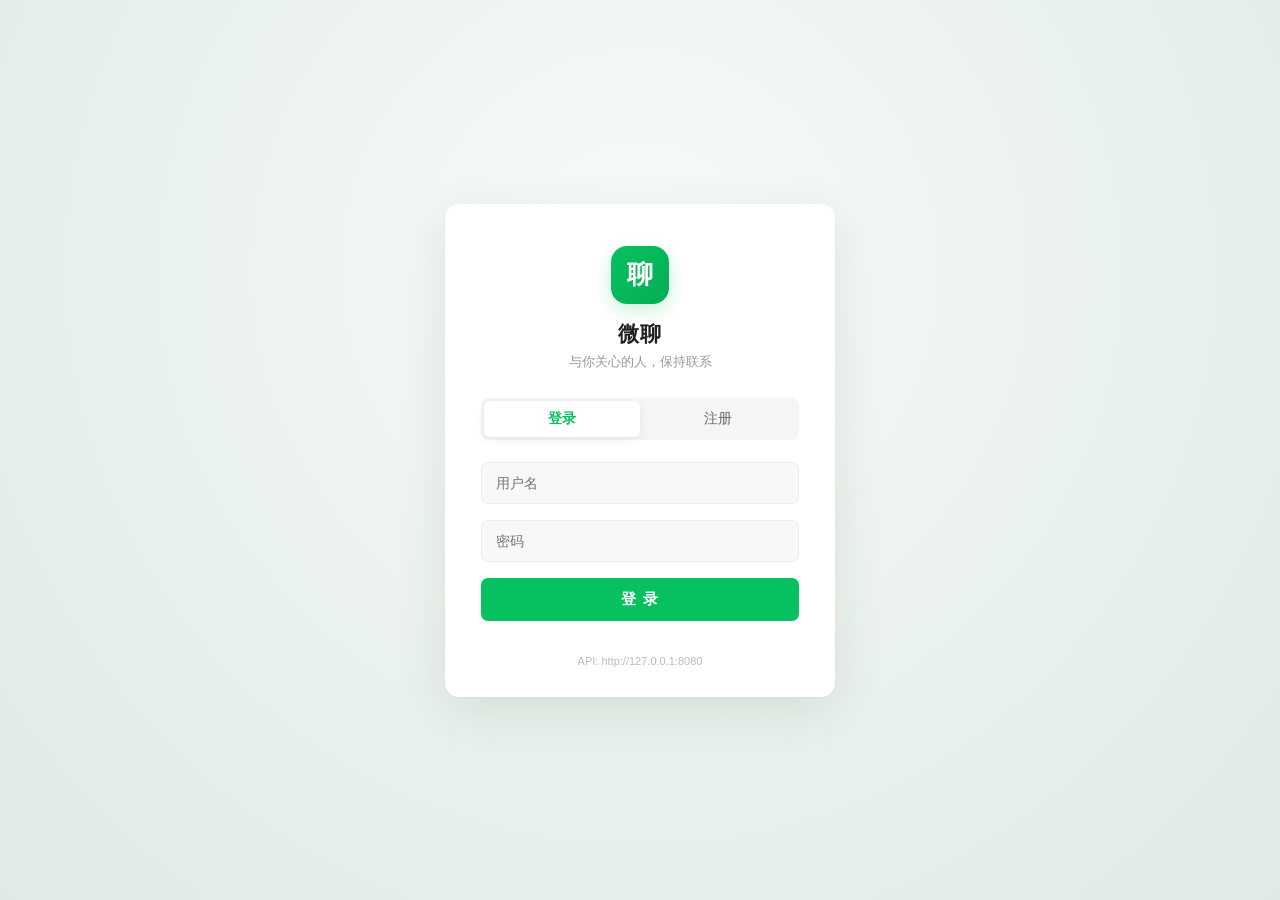
==== commit ffe1568c: "feat: 微信风格前端改版，消息服务统一与已读/同步链路重构 - 前端：微信风格聊天布局与气泡、移动端会话抽屉、加载更早消息保留阅读位置 - 后端：HTTP 私聊与 WebSocket 私聊/群聊共" ====
--- a/public/index.html
+++ b/public/index.html
@@ -1,110 +1,113 @@
-<!DOCTYPE html>
-<html lang="zh-CN">
-<head>
-<meta charset="UTF-8">
-<meta name="viewport" content="width=device-width, initial-scale=1.0">
-<title>IM</title>
-<link rel="stylesheet" href="styles/base.css">
-<link rel="stylesheet" href="styles/layout.css">
-<link rel="stylesheet" href="styles/components.css">
-</head>
-<body>
-
-<!-- 登录/注册 -->
-<div id="authPage">
-  <div class="auth-card">
-    <div class="auth-logo">聊</div>
-    <div class="auth-title">IM · 简易聊天</div>
-    <div class="auth-tabs">
-      <button type="button" id="tabLogin" class="active">登录</button>
-      <button type="button" id="tabReg">注册</button>
-    </div>
-    <div id="loginForm">
-      <div class="field"><input id="loginUsername" placeholder="用户名" autocomplete="username"></div>
-      <div class="field"><input id="loginPassword" type="password" placeholder="密码" autocomplete="current-password"></div>
-      <button class="btn-primary" type="button" id="loginBtn">登 录</button>
-    </div>
-    <div id="registerForm" class="hidden">
-      <div class="field"><input id="regUsername" placeholder="用户名" autocomplete="username"></div>
-      <div class="field"><input id="regNickname" placeholder="昵称"></div>
-      <div class="field"><input id="regPassword" type="password" placeholder="密码" autocomplete="new-password"></div>
-      <button class="btn-primary" type="button" id="regBtn">注 册</button>
-    </div>
-    <div id="authMsg"></div>
-    <p id="apiHint"></p>
-  </div>
-</div>
-
-<!-- 主界面 -->
-<div id="app" class="hidden">
-  <div class="mobile-backdrop" id="mobileBackdrop"></div>
-
-  <aside id="sidebar">
-    <div class="sidebar-header">
-      <div class="avatar online" id="meAvatar">我</div>
-      <div class="side-me">
-        <div class="nick" id="meNick">未登录</div>
-        <div class="sub" id="meSub"></div>
-      </div>
-      <button class="icon-btn" id="searchBtn" title="搜索添加用户">
-        <svg width="18" height="18" viewBox="0 0 24 24" fill="none" stroke="currentColor" stroke-width="2" stroke-linecap="round"><circle cx="11" cy="11" r="7"/><line x1="21" y1="21" x2="16.5" y2="16.5"/></svg>
-      </button>
-      <button class="icon-btn" id="logoutBtn" title="退出登录">
-        <svg width="18" height="18" viewBox="0 0 24 24" fill="none" stroke="currentColor" stroke-width="2" stroke-linecap="round" stroke-linejoin="round"><path d="M9 21H5a2 2 0 0 1-2-2V5a2 2 0 0 1 2-2h4"/><polyline points="16 17 21 12 16 7"/><line x1="21" y1="12" x2="9" y2="12"/></svg>
-      </button>
-    </div>
-    <div class="sidebar-search">
-      <div class="search-box">
-        <svg width="14" height="14" viewBox="0 0 24 24" fill="none" stroke="#999" stroke-width="2" stroke-linecap="round"><circle cx="11" cy="11" r="7"/><line x1="21" y1="21" x2="16.5" y2="16.5"/></svg>
-        <input id="searchInput" placeholder="搜索用户并添加">
-      </div>
-    </div>
-    <div class="side-tabs">
-      <button class="active" data-tab="friends">消息</button>
-      <button data-tab="requests">请求</button>
-      <button data-tab="groups">群聊</button>
-    </div>
-    <div id="listArea"></div>
-  </aside>
-
-  <main id="chatArea">
-    <header id="chatHeader">
-      <div style="display:flex;align-items:center;gap:10px;min-width:0;">
-        <button class="icon-btn" id="backBtn" title="返回">
-          <svg width="20" height="20" viewBox="0 0 24 24" fill="none" stroke="currentColor" stroke-width="2" stroke-linecap="round" stroke-linejoin="round"><polyline points="15 18 9 12 15 6"/></svg>
-        </button>
-        <div id="chatTitle">微聊</div>
-      </div>
-      <div class="header-actions">
-        <button class="icon-btn" id="clearBtn" title="清屏">
-          <svg width="18" height="18" viewBox="0 0 24 24" fill="none" stroke="currentColor" stroke-width="2" stroke-linecap="round"><polyline points="3 6 5 6 21 6"/><path d="M19 6v14a2 2 0 0 1-2 2H7a2 2 0 0 1-2-2V6m3 0V4a2 2 0 0 1 2-2h4a2 2 0 0 1 2 2v2"/></svg>
-        </button>
-      </div>
-    </header>
-
-    <div id="chatMessages">
-      <div class="empty-tip" id="chatEmptyTip">选择一个对话开始聊天</div>
-    </div>
-
-    <div id="chatInput">
-      <div class="input-toolbar">
-        <button class="icon-btn" id="emojiBtn" title="表情">
-          <svg width="20" height="20" viewBox="0 0 24 24" fill="none" stroke="currentColor" stroke-width="2" stroke-linecap="round"><circle cx="12" cy="12" r="10"/><path d="M8 14s1.5 2 4 2 4-2 4-2"/><line x1="9" y1="9" x2="9.01" y2="9"/><line x1="15" y1="9" x2="15.01" y2="9"/></svg>
-        </button>
-        <button class="icon-btn" id="imageBtn" title="图片">
-          <svg width="20" height="20" viewBox="0 0 24 24" fill="none" stroke="currentColor" stroke-width="2" stroke-linecap="round" stroke-linejoin="round"><rect x="3" y="3" width="18" height="18" rx="2"/><circle cx="8.5" cy="8.5" r="1.5"/><path d="M21 15l-5-5L5 21"/></svg>
-        </button>
-        <input type="file" id="fileInput" accept="image/*" style="display:none">
-      </div>
-      <div class="input-row">
-        <textarea id="messageInput" rows="1" placeholder="输入消息…"></textarea>
-        <button class="btn-send" id="sendBtn">发送</button>
-      </div>
-    </div>
-  </main>
-</div>
-
-<script src="config.js"></script>
-<script type="module" src="pages/chat.js"></script>
-</body>
-</html>
+<!DOCTYPE html>
+<html lang="zh-CN">
+<head>
+<meta charset="UTF-8">
+<meta name="viewport" content="width=device-width, initial-scale=1.0">
+<title>微聊 · IM</title>
+<link rel="icon" type="image/svg+xml" href="favicon.svg">
+<link rel="stylesheet" href="styles/base.css">
+<link rel="stylesheet" href="styles/layout.css">
+<link rel="stylesheet" href="styles/components.css">
+<link rel="stylesheet" href="styles/visual.css">
+</head>
+<body>
+
+<!-- 登录/注册 -->
+<div id="authPage">
+  <div class="auth-card">
+    <div class="auth-logo">聊</div>
+    <div class="auth-title">微聊</div>
+    <p class="auth-subtitle">与你关心的人，保持联系</p>
+    <div class="auth-tabs">
+      <button type="button" id="tabLogin" class="active">登录</button>
+      <button type="button" id="tabReg">注册</button>
+    </div>
+    <div id="loginForm">
+      <div class="field"><input id="loginUsername" placeholder="用户名" autocomplete="username"></div>
+      <div class="field"><input id="loginPassword" type="password" placeholder="密码" autocomplete="current-password"></div>
+      <button class="btn-primary" type="button" id="loginBtn">登 录</button>
+    </div>
+    <div id="registerForm" class="hidden">
+      <div class="field"><input id="regUsername" placeholder="用户名" autocomplete="username"></div>
+      <div class="field"><input id="regNickname" placeholder="昵称"></div>
+      <div class="field"><input id="regPassword" type="password" placeholder="密码" autocomplete="new-password"></div>
+      <button class="btn-primary" type="button" id="regBtn">注 册</button>
+    </div>
+    <div id="authMsg"></div>
+    <p id="apiHint"></p>
+  </div>
+</div>
+
+<!-- 主界面 -->
+<div id="app" class="hidden">
+  <div class="mobile-backdrop" id="mobileBackdrop"></div>
+
+  <aside id="sidebar">
+    <div class="sidebar-header">
+      <div class="avatar online" id="meAvatar">我</div>
+      <div class="side-me">
+        <div class="nick" id="meNick">未登录</div>
+        <div class="sub" id="meSub"></div>
+      </div>
+      <button class="icon-btn" id="searchBtn" title="搜索添加用户">
+        <svg width="18" height="18" viewBox="0 0 24 24" fill="none" stroke="currentColor" stroke-width="2" stroke-linecap="round"><circle cx="11" cy="11" r="7"/><line x1="21" y1="21" x2="16.5" y2="16.5"/></svg>
+      </button>
+      <button class="icon-btn" id="logoutBtn" title="退出登录">
+        <svg width="18" height="18" viewBox="0 0 24 24" fill="none" stroke="currentColor" stroke-width="2" stroke-linecap="round" stroke-linejoin="round"><path d="M9 21H5a2 2 0 0 1-2-2V5a2 2 0 0 1 2-2h4"/><polyline points="16 17 21 12 16 7"/><line x1="21" y1="12" x2="9" y2="12"/></svg>
+      </button>
+    </div>
+    <div class="sidebar-search">
+      <div class="search-box">
+        <svg width="14" height="14" viewBox="0 0 24 24" fill="none" stroke="#999" stroke-width="2" stroke-linecap="round"><circle cx="11" cy="11" r="7"/><line x1="21" y1="21" x2="16.5" y2="16.5"/></svg>
+        <input id="searchInput" aria-label="搜索用户并添加" placeholder="搜索用户并添加">
+      </div>
+    </div>
+    <div class="side-tabs">
+      <button class="active" data-tab="friends">消息</button>
+      <button data-tab="requests">请求</button>
+      <button data-tab="groups">群聊</button>
+    </div>
+    <div id="listArea"></div>
+  </aside>
+
+  <main id="chatArea">
+    <header id="chatHeader">
+      <div style="display:flex;align-items:center;gap:10px;min-width:0;">
+        <button class="icon-btn" id="menuBtn" type="button" title="打开会话列表" aria-label="打开会话列表">
+          <svg width="20" height="20" viewBox="0 0 24 24" fill="none" stroke="currentColor" stroke-width="2" stroke-linecap="round"><path d="M4 6h16M4 12h16M4 18h16"/></svg>
+        </button>
+        <div id="chatTitle">微聊</div>
+      </div>
+      <div class="header-actions">
+        <button class="icon-btn" id="clearBtn" title="清屏">
+          <svg width="18" height="18" viewBox="0 0 24 24" fill="none" stroke="currentColor" stroke-width="2" stroke-linecap="round"><polyline points="3 6 5 6 21 6"/><path d="M19 6v14a2 2 0 0 1-2 2H7a2 2 0 0 1-2-2V6m3 0V4a2 2 0 0 1 2-2h4a2 2 0 0 1 2 2v2"/></svg>
+        </button>
+      </div>
+    </header>
+
+    <div id="chatMessages">
+      <div class="empty-tip chat-empty" id="chatEmptyTip"><span class="chat-empty-icon" aria-hidden="true"><svg viewBox="0 0 48 48" fill="none"><path d="M8 22c0-8 7-14 16-14s16 6 16 14-7 14-16 14c-2 0-4-.3-6-1l-6 3 1-6c-3-2-5-6-5-10Z" stroke="currentColor" stroke-width="2.2" stroke-linejoin="round"/><circle cx="18" cy="22" r="1.5" fill="currentColor"/><circle cx="24" cy="22" r="1.5" fill="currentColor"/><circle cx="30" cy="22" r="1.5" fill="currentColor"/></svg></span><strong>开始一段对话</strong><span>从左侧选择联系人或群聊</span></div>
+    </div>
+
+    <div id="chatInput">
+      <div class="input-toolbar">
+        <button class="icon-btn" id="emojiBtn" title="表情">
+          <svg width="20" height="20" viewBox="0 0 24 24" fill="none" stroke="currentColor" stroke-width="2" stroke-linecap="round"><circle cx="12" cy="12" r="10"/><path d="M8 14s1.5 2 4 2 4-2 4-2"/><line x1="9" y1="9" x2="9.01" y2="9"/><line x1="15" y1="9" x2="15.01" y2="9"/></svg>
+        </button>
+        <button class="icon-btn" id="imageBtn" title="图片">
+          <svg width="20" height="20" viewBox="0 0 24 24" fill="none" stroke="currentColor" stroke-width="2" stroke-linecap="round" stroke-linejoin="round"><rect x="3" y="3" width="18" height="18" rx="2"/><circle cx="8.5" cy="8.5" r="1.5"/><path d="M21 15l-5-5L5 21"/></svg>
+        </button>
+        <input type="file" id="fileInput" accept="image/*" style="display:none">
+      </div>
+      <div class="input-row">
+        <textarea id="messageInput" rows="1" aria-label="消息内容" placeholder="输入消息…"></textarea>
+        <button class="btn-send" id="sendBtn">发送</button>
+      </div>
+    </div>
+  </main>
+</div>
+
+<script src="config.js"></script>
+<script type="module" src="pages/chat.js"></script>
+</body>
+</html>
--- a/public/styles/components.css
+++ b/public/styles/components.css
@@ -12,6 +12,11 @@
   content: ''; position: absolute; right: -2px; bottom: -2px;
   width: 12px; height: 12px; border-radius: 50%;
   background: #22d376; border: 2px solid #fff;
+}
+.avatar.offline::after {
+  content: ''; position: absolute; right: -2px; bottom: -2px;
+  width: 12px; height: 12px; border-radius: 50%;
+  background: #bbb; border: 2px solid #fff;
 }
 
 /* ---- 图标按钮 ---- */
@@ -117,8 +122,9 @@
 .msg-row.self .bubble { background: var(--bubble-self); border-radius: 12px 4px 12px 12px; }
 .bubble img { display: block; max-width: 220px; max-height: 260px; border-radius: 6px; cursor: zoom-in; }
 .bubble .emoji-char { font-size: 22px; }
-.msg-status { font-size: 11px; color: #b9b9b9; margin-top: 3px; padding: 0 4px; }
-.msg-status .read { color: var(--wx-green); }
+.msg-status { font-size: 13px; color: #666; margin-top: 4px; padding: 0 4px; min-height: 18px; line-height: 18px; display: block; }
+.msg-check { font-size: 16px; margin-right: -2px; display: inline-block; line-height: 1; }
+.msg-check-read { color: var(--wx-green); margin-left: -6px; }
 .sys-tip { text-align: center; font-size: 12px; color: #999; margin: 12px 0; }
 
 /* ---- 输入区 ---- */
--- a/public/styles/visual.css
+++ b/public/styles/visual.css
@@ -0,0 +1,125 @@
+/* 微信风格的浅色界面。动画仅使用 transform / opacity，减少布局抖动。 */
+:root {
+  --wx-green: #07c160;
+  --wx-green-dark: #06ae56;
+  --wx-bg: #f5f5f5;
+  --text-main: #202020;
+  --text-sub: #929292;
+  --border: #e5e5e5;
+  --bubble-self: #95ec69;
+  --motion-ease: cubic-bezier(.22, 1, .36, 1);
+}
+body { background: #dedfdd; }
+button, input, textarea { -webkit-font-smoothing: antialiased; }
+button:focus-visible, input:focus-visible, textarea:focus-visible, [role="button"]:focus-visible {
+  outline: 2px solid #07c160; outline-offset: 2px;
+}
+#authPage {
+  background: radial-gradient(circle at 50% 30%, #f7fbf8, #e5eee8 72%, #e0e9e3);
+}
+.auth-card {
+  max-width: 390px; padding: 42px 36px 30px; border-radius: 14px;
+  box-shadow: 0 16px 50px rgba(30, 57, 39, .10), 0 1px 2px rgba(0, 0, 0, .03);
+  animation: card-enter 320ms var(--motion-ease) both;
+}
+.auth-logo { width: 58px; height: 58px; border-radius: 16px; margin-bottom: 16px; font-size: 26px; box-shadow: 0 6px 18px rgba(7, 193, 96, .22); }
+.auth-title { font-size: 21px; letter-spacing: .04em; margin-bottom: 5px; }
+.auth-subtitle { text-align: center; font-size: 13px; color: #999; margin-bottom: 27px; }
+.auth-tabs { background: #f5f5f5; border-radius: 8px; margin-bottom: 22px; }
+.auth-tabs button { border-radius: 6px; transition: color 160ms ease, background-color 160ms ease, box-shadow 160ms ease; }
+.field input { background: #f8f8f8; border-color: #ededed; border-radius: 7px; }
+.btn-primary { border-radius: 7px; box-shadow: none; letter-spacing: .08em; }
+.btn-primary:hover { box-shadow: none; }
+
+/* 会话列表与聊天窗采用同一层级的中性灰，绿色留给交互重点。 */
+#app { max-width: 1600px; margin: 0 auto; background: #f5f5f5; box-shadow: 0 0 48px rgba(0, 0, 0, .08); }
+#sidebar { width: 302px; min-width: 302px; background: #f7f7f7; border-right-color: #dedede; }
+.sidebar-header { min-height: 82px; padding: 18px 18px 12px; background: #f7f7f7; gap: 11px; }
+.sidebar-header .avatar { width: 42px; height: 42px; border-radius: 6px; }
+.side-me { color: #242424; cursor: default; }
+.side-me .nick { font-size: 15px; }
+.side-me .sub { color: #929292; opacity: 1; margin-top: 3px; }
+.icon-btn { flex-shrink: 0; color: #666; border-radius: 6px; transition: background-color 160ms ease, color 160ms ease, transform 140ms var(--motion-ease); }
+.icon-btn:hover { background: rgba(0, 0, 0, .055); color: #242424; }
+.icon-btn:active { transform: scale(.93); }
+.sidebar-search { padding: 6px 16px 12px; background: #f7f7f7; }
+.search-box { min-height: 34px; border-radius: 5px; background: #eaeaea; padding: 7px 10px; transition: background-color 160ms ease; }
+.search-box:focus-within { background: #fff; box-shadow: 0 0 0 1px #d8e9df; }
+.search-box input { min-width: 0; }
+.side-tabs { background: #f7f7f7; border-bottom-color: #e7e7e7; padding: 0 12px; }
+.side-tabs button { padding: 11px 0 12px; color: #7d7d7d; font-size: 13px; transition: color 150ms ease; }
+.side-tabs button.active { color: #252525; }
+.side-tabs button.active::after { width: 22px; height: 2px; bottom: 1px; }
+#listArea { background: #f7f7f7; overscroll-behavior: contain; }
+.conv-item { min-height: 68px; padding: 11px 16px; gap: 12px; background: transparent; transition: background-color 150ms ease; }
+.conv-item:hover { background: #ececec; }
+.conv-item.active { background: #dedede; }
+.conv-item .avatar, .avatar { border-radius: 6px; background: linear-gradient(145deg, #7ba793, #4f8f70); }
+.conv-item .avatar.online::after, .conv-item .avatar.offline::after { border-color: #f7f7f7; width: 10px; height: 10px; }
+.conv-item.active .avatar::after { border-color: #dedede; }
+.conv-name { font-size: 14px; color: #282828; }
+.conv-preview { font-size: 12px; color: #a1a1a1; margin-top: 5px; }
+.unread-badge { box-shadow: none; }
+.create-group-btn { border: 0; background: #ebebeb; color: #555; border-radius: 5px; }
+.create-group-btn:hover { background: #e2e2e2; color: #07a851; }
+.empty-tip { color: #aaa; white-space: pre-line; }
+#chatArea, #chatMessages { background: #f5f5f5; }
+#chatHeader { flex: 0 0 68px; height: 68px; background: #f5f5f5; padding: 0 26px; border-bottom-color: #e6e6e6; }
+#menuBtn, .group-action[hidden] { display: none; }
+#chatTitle { font-weight: 500; font-size: 16px; }
+#chatTitle small { font-size: 11px; color: #a0a0a0; margin-top: 4px; }
+#chatMessages { min-height: 0; padding: 22px 30px 12px; overscroll-behavior: contain; }
+.chat-empty { height: 100%; display: flex; flex-direction: column; align-items: center; justify-content: center; padding: 0; gap: 8px; color: #b5b5b5; }
+.chat-empty-icon { width: 62px; height: 62px; color: #d0d0d0; margin-bottom: 5px; }
+.chat-empty-icon svg { width: 100%; height: 100%; }
+.chat-empty strong { font-size: 14px; font-weight: 500; color: #9c9c9c; }
+.chat-empty span:last-child { font-size: 12px; }
+.time-divider { margin: 12px 0 20px; }
+.load-older { display: block; margin: 0 auto 18px; padding: 6px 12px; border: 0; border-radius: 5px; background: transparent; color: #7c9184; font-size: 12px; cursor: pointer; }
+.load-older:hover { background: #e9eeea; }
+.load-older:disabled { cursor: default; opacity: .6; }
+.time-divider span { color: #aaa; background: transparent; padding: 0; font-size: 11px; }
+.msg-row { align-items: flex-start; gap: 10px; margin-bottom: 18px; }
+.msg-row .avatar { width: 38px; height: 38px; }
+.msg-main { max-width: min(66%, 600px); }
+.msg-name { margin-bottom: 5px; }
+.bubble { padding: 10px 13px; font-size: 14px; line-height: 1.55; }
+.msg-row.other .bubble { border-radius: 4px 7px 7px 7px; box-shadow: 0 1px 1px rgba(0, 0, 0, .03); }
+.msg-row.self .bubble { border-radius: 7px 4px 7px 7px; }
+.msg-status { font-size: 10px; color: #aaa; line-height: 14px; min-height: 14px; margin-top: 3px; }
+.msg-check { font-size: 13px; }
+.msg-check-read { color: #53ad6e; }
+.msg-row.message-enter { animation: message-enter 220ms var(--motion-ease) both; }
+#chatInput { background: #f5f5f5; border-top: 1px solid #e2e2e2; padding: 8px 22px 18px; }
+#chatInput .icon-btn, #chatHeader .icon-btn { color: #6f6f6f; }
+#chatInput .icon-btn:hover, #chatHeader .icon-btn:hover { background: #e6e6e6; }
+.input-row { margin-top: 4px; gap: 14px; }
+#messageInput { background: transparent; box-shadow: none; padding: 8px 2px; min-height: 48px; font-size: 14px; }
+#messageInput::placeholder { color: #b5b5b5; }
+.btn-send { height: 34px; padding: 0 24px; border-radius: 5px; box-shadow: none; background: #e7e7e7; color: #07a851; font-weight: 500; transition: background-color 160ms ease, transform 140ms var(--motion-ease); }
+.btn-send:hover { color: #fff; background: #07c160; }
+.btn-send:active { transform: scale(.96); }
+#emojiPanel { max-width: 420px; bottom: 106px; border: 1px solid #eee; box-shadow: 0 8px 28px rgba(0, 0, 0, .12); }
+#emojiPanel.show { animation: panel-enter 180ms var(--motion-ease) both; }
+.modal-mask.show { animation: fade-in 160ms ease both; }
+.modal { border-radius: 10px; animation: card-enter 220ms var(--motion-ease) both; }
+.modal-actions button { border-radius: 6px; }
+#imgModal.show { animation: fade-in 160ms ease both; }
+@keyframes fade-in { from { opacity: 0; } to { opacity: 1; } }
+@keyframes card-enter { from { opacity: 0; transform: translateY(9px) scale(.985); } to { opacity: 1; transform: translateY(0) scale(1); } }
+@keyframes panel-enter { from { opacity: 0; transform: translateY(6px); } to { opacity: 1; transform: translateY(0); } }
+@keyframes message-enter { from { opacity: 0; transform: translateY(8px); } to { opacity: 1; transform: translateY(0); } }
+@media (max-width: 768px) {
+  #menuBtn { display: flex; }
+  #sidebar { width: min(84vw, 320px); min-width: 0; transition: transform 280ms var(--motion-ease); }
+  .mobile-backdrop { display: block; visibility: hidden; pointer-events: none; opacity: 0; transition: opacity 220ms ease, visibility 220ms; }
+  .mobile-backdrop.show { visibility: visible; pointer-events: auto; opacity: 1; }
+  #chatHeader { height: 60px; flex-basis: 60px; padding: 0 12px; }
+  #chatMessages { padding: 16px 14px 10px; }
+  .msg-main { max-width: 76%; }
+  #chatInput { padding: 6px 12px max(12px, env(safe-area-inset-bottom)); }
+  .auth-card { padding: 36px 28px 28px; }
+}
+@media (prefers-reduced-motion: reduce) {
+  *, *::before, *::after { animation-duration: .01ms !important; animation-iteration-count: 1 !important; transition-duration: .01ms !important; scroll-behavior: auto !important; }
+}
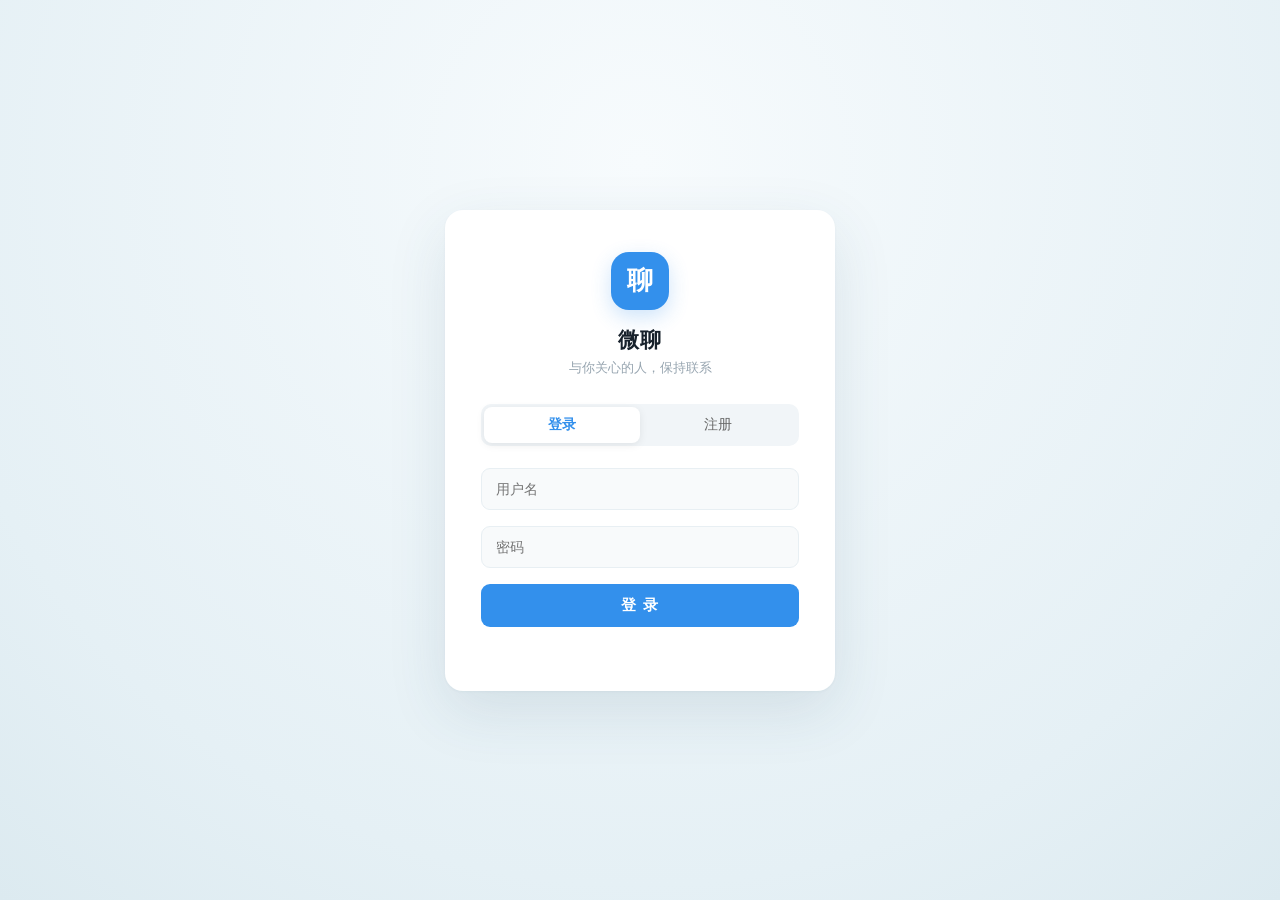
==== commit b876ebcc: "feat: 私聊消息送达状态链路（WS 回执/未送达拉取/状态查询）与前端消息状态展示优化" ====
--- a/public/index.html
+++ b/public/index.html
@@ -76,6 +76,7 @@
         <button class="icon-btn" id="menuBtn" type="button" title="打开会话列表" aria-label="打开会话列表">
           <svg width="20" height="20" viewBox="0 0 24 24" fill="none" stroke="currentColor" stroke-width="2" stroke-linecap="round"><path d="M4 6h16M4 12h16M4 18h16"/></svg>
         </button>
+        <div class="avatar chat-header-avatar" id="chatHeaderAvatar" aria-hidden="true" hidden></div>
         <div id="chatTitle">微聊</div>
       </div>
       <div class="header-actions">
@@ -101,7 +102,9 @@
       </div>
       <div class="input-row">
         <textarea id="messageInput" rows="1" aria-label="消息内容" placeholder="输入消息…"></textarea>
-        <button class="btn-send" id="sendBtn">发送</button>
+        <button class="btn-send" id="sendBtn" type="button" title="发送消息" aria-label="发送消息">
+          <svg viewBox="0 0 24 24" width="21" height="21" aria-hidden="true" fill="currentColor"><path d="M21.6 3.2a.9.9 0 0 0-1-.2L2.8 10.5a.9.9 0 0 0 .1 1.7l6.6 2.1 2.1 6.6a.9.9 0 0 0 1.7.1l8.5-16.8a.9.9 0 0 0-.2-1ZM11 13.5l-5-1.6 12.7-5.4-7.7 7Zm1.4 4.9-1-3.1 7.4-6.8-6.4 9.9Z"/></svg>
+        </button>
       </div>
     </div>
   </main>
--- a/public/styles/visual.css
+++ b/public/styles/visual.css
@@ -1,109 +1,137 @@
-/* 微信风格的浅色界面。动画仅使用 transform / opacity，减少布局抖动。 */
+/* 清爽的双栏聊天界面；动效只使用 opacity 和 transform。 */
 :root {
-  --wx-green: #07c160;
-  --wx-green-dark: #06ae56;
-  --wx-bg: #f5f5f5;
-  --text-main: #202020;
-  --text-sub: #929292;
-  --border: #e5e5e5;
-  --bubble-self: #95ec69;
+  --wx-green: #3390ec;
+  --wx-green-dark: #267bcc;
+  --wx-bg: #dfe9e4;
+  --text-main: #17212b;
+  --text-sub: #8c9aa8;
+  --border: #e8eef2;
+  --bubble-self: #e6ffd8;
+  --bubble-other: #fff;
   --motion-ease: cubic-bezier(.22, 1, .36, 1);
 }
-body { background: #dedfdd; }
+body { background: #d7e3e8; }
 button, input, textarea { -webkit-font-smoothing: antialiased; }
 button:focus-visible, input:focus-visible, textarea:focus-visible, [role="button"]:focus-visible {
-  outline: 2px solid #07c160; outline-offset: 2px;
+  outline: 2px solid #3390ec; outline-offset: 2px;
 }
-#authPage {
-  background: radial-gradient(circle at 50% 30%, #f7fbf8, #e5eee8 72%, #e0e9e3);
-}
+
+/* 认证页与主界面使用相同的蓝色交互色。 */
+#authPage { background: radial-gradient(circle at 50% 18%, #f7fbfd, #e5f0f5 74%, #dceaf0); }
 .auth-card {
-  max-width: 390px; padding: 42px 36px 30px; border-radius: 14px;
-  box-shadow: 0 16px 50px rgba(30, 57, 39, .10), 0 1px 2px rgba(0, 0, 0, .03);
+  max-width: 390px; padding: 42px 36px 30px; border-radius: 18px;
+  box-shadow: 0 20px 60px rgba(43, 81, 105, .12), 0 1px 3px rgba(24, 55, 76, .04);
   animation: card-enter 320ms var(--motion-ease) both;
 }
-.auth-logo { width: 58px; height: 58px; border-radius: 16px; margin-bottom: 16px; font-size: 26px; box-shadow: 0 6px 18px rgba(7, 193, 96, .22); }
+.auth-logo { width: 58px; height: 58px; border-radius: 18px; margin-bottom: 16px; font-size: 26px; background: #3390ec; box-shadow: 0 7px 20px rgba(51,144,236,.24); }
 .auth-title { font-size: 21px; letter-spacing: .04em; margin-bottom: 5px; }
-.auth-subtitle { text-align: center; font-size: 13px; color: #999; margin-bottom: 27px; }
-.auth-tabs { background: #f5f5f5; border-radius: 8px; margin-bottom: 22px; }
-.auth-tabs button { border-radius: 6px; transition: color 160ms ease, background-color 160ms ease, box-shadow 160ms ease; }
-.field input { background: #f8f8f8; border-color: #ededed; border-radius: 7px; }
-.btn-primary { border-radius: 7px; box-shadow: none; letter-spacing: .08em; }
+.auth-subtitle { text-align: center; font-size: 13px; color: #97a5b0; margin-bottom: 27px; }
+.auth-tabs { background: #f1f5f8; border-radius: 10px; margin-bottom: 22px; }
+.auth-tabs button { border-radius: 8px; transition: color 160ms, background-color 160ms, box-shadow 160ms; }
+.field input { background: #f8fafb; border-color: #e8eff3; border-radius: 9px; }
+.field input:focus { border-color: #3390ec; box-shadow: 0 0 0 3px rgba(51,144,236,.11); }
+.btn-primary { border-radius: 9px; box-shadow: none; letter-spacing: .08em; }
 .btn-primary:hover { box-shadow: none; }
 
-/* 会话列表与聊天窗采用同一层级的中性灰，绿色留给交互重点。 */
-#app { max-width: 1600px; margin: 0 auto; background: #f5f5f5; box-shadow: 0 0 48px rgba(0, 0, 0, .08); }
-#sidebar { width: 302px; min-width: 302px; background: #f7f7f7; border-right-color: #dedede; }
-.sidebar-header { min-height: 82px; padding: 18px 18px 12px; background: #f7f7f7; gap: 11px; }
-.sidebar-header .avatar { width: 42px; height: 42px; border-radius: 6px; }
-.side-me { color: #242424; cursor: default; }
-.side-me .nick { font-size: 15px; }
-.side-me .sub { color: #929292; opacity: 1; margin-top: 3px; }
-.icon-btn { flex-shrink: 0; color: #666; border-radius: 6px; transition: background-color 160ms ease, color 160ms ease, transform 140ms var(--motion-ease); }
-.icon-btn:hover { background: rgba(0, 0, 0, .055); color: #242424; }
+/* 左侧列表。 */
+#app { max-width: 1800px; margin: 0 auto; background: #fff; box-shadow: 0 0 50px rgba(40,71,92,.12); }
+#sidebar { width: 330px; min-width: 330px; background: #fff; border-right: 1px solid #dce5eb; }
+.sidebar-header { min-height: 72px; padding: 15px 18px 8px; gap: 11px; background: #fff; }
+.sidebar-header .avatar { width: 42px; height: 42px; }
+.side-me { color: #17212b; cursor: default; }
+.side-me .nick { font-size: 15px; font-weight: 650; }
+.side-me .sub { color: #92a0aa; opacity: 1; margin-top: 3px; }
+.icon-btn { flex-shrink: 0; color: #7d8d98; border-radius: 50%; transition: background-color 160ms, color 160ms, transform 140ms var(--motion-ease); }
+.icon-btn:hover { background: #eff5f8; color: #3390ec; }
 .icon-btn:active { transform: scale(.93); }
-.sidebar-search { padding: 6px 16px 12px; background: #f7f7f7; }
-.search-box { min-height: 34px; border-radius: 5px; background: #eaeaea; padding: 7px 10px; transition: background-color 160ms ease; }
-.search-box:focus-within { background: #fff; box-shadow: 0 0 0 1px #d8e9df; }
-.search-box input { min-width: 0; }
-.side-tabs { background: #f7f7f7; border-bottom-color: #e7e7e7; padding: 0 12px; }
-.side-tabs button { padding: 11px 0 12px; color: #7d7d7d; font-size: 13px; transition: color 150ms ease; }
-.side-tabs button.active { color: #252525; }
-.side-tabs button.active::after { width: 22px; height: 2px; bottom: 1px; }
-#listArea { background: #f7f7f7; overscroll-behavior: contain; }
-.conv-item { min-height: 68px; padding: 11px 16px; gap: 12px; background: transparent; transition: background-color 150ms ease; }
-.conv-item:hover { background: #ececec; }
-.conv-item.active { background: #dedede; }
-.conv-item .avatar, .avatar { border-radius: 6px; background: linear-gradient(145deg, #7ba793, #4f8f70); }
-.conv-item .avatar.online::after, .conv-item .avatar.offline::after { border-color: #f7f7f7; width: 10px; height: 10px; }
-.conv-item.active .avatar::after { border-color: #dedede; }
-.conv-name { font-size: 14px; color: #282828; }
-.conv-preview { font-size: 12px; color: #a1a1a1; margin-top: 5px; }
-.unread-badge { box-shadow: none; }
-.create-group-btn { border: 0; background: #ebebeb; color: #555; border-radius: 5px; }
-.create-group-btn:hover { background: #e2e2e2; color: #07a851; }
-.empty-tip { color: #aaa; white-space: pre-line; }
-#chatArea, #chatMessages { background: #f5f5f5; }
-#chatHeader { flex: 0 0 68px; height: 68px; background: #f5f5f5; padding: 0 26px; border-bottom-color: #e6e6e6; }
-#menuBtn, .group-action[hidden] { display: none; }
-#chatTitle { font-weight: 500; font-size: 16px; }
-#chatTitle small { font-size: 11px; color: #a0a0a0; margin-top: 4px; }
-#chatMessages { min-height: 0; padding: 22px 30px 12px; overscroll-behavior: contain; }
-.chat-empty { height: 100%; display: flex; flex-direction: column; align-items: center; justify-content: center; padding: 0; gap: 8px; color: #b5b5b5; }
-.chat-empty-icon { width: 62px; height: 62px; color: #d0d0d0; margin-bottom: 5px; }
+.sidebar-search { padding: 5px 16px 10px; background: #fff; }
+.search-box { min-height: 40px; border-radius: 22px; background: #f1f5f7; padding: 8px 14px; transition: background-color 160ms, box-shadow 160ms; }
+.search-box:focus-within { background: #fff; box-shadow: 0 0 0 2px #8ac5fa; }
+.search-box input { min-width: 0; font-size: 13px; }
+.side-tabs { background: #fff; border-bottom-color: #f1f4f6; padding: 0 12px; }
+.side-tabs button { padding: 11px 0 12px; color: #8c9ba6; font-size: 13px; transition: color 150ms; }
+.side-tabs button.active { color: #3390ec; }
+.side-tabs button.active::after { width: 27px; height: 3px; bottom: 0; background: #3390ec; }
+#listArea { background: #fff; overscroll-behavior: contain; padding: 7px 8px; }
+.conv-item { min-height: 70px; padding: 10px 10px; gap: 12px; border-radius: 11px; background: transparent; transition: background-color 150ms; }
+.conv-item:hover { background: #f2f6f8; }
+.conv-item.active { background: #e6f3ff; }
+.avatar, .conv-item .avatar { border-radius: 50%; background: linear-gradient(145deg, #82c6f2, #4792cf); }
+.conv-item:nth-child(4n+2) .avatar { background: linear-gradient(145deg, #f5be86, #ea8b84); }
+.conv-item:nth-child(4n+3) .avatar { background: linear-gradient(145deg, #a9c993, #6ea982); }
+.conv-item:nth-child(4n+4) .avatar { background: linear-gradient(145deg, #bea9e7, #8e7ac7); }
+.conv-item .avatar.online::after, .conv-item .avatar.offline::after { border-color: #fff; width: 11px; height: 11px; }
+.conv-item.active .avatar::after { border-color: #e6f3ff; }
+.conv-name { font-size: 14px; color: #17212b; font-weight: 600; }
+.conv-preview { font-size: 12px; color: #91a0ab; margin-top: 5px; }
+.unread-badge { background: #3390ec; box-shadow: none; }
+.create-group-btn { width: calc(100% - 12px); margin: 8px 6px; border: 0; background: #edf7ff; color: #2687dc; border-radius: 10px; }
+.create-group-btn:hover { background: #e1f1ff; color: #1f78be; }
+.empty-tip { color: #9baab3; white-space: pre-line; }
+
+/* 聊天内容区采用低对比的柔和背景，让消息保持视觉中心。 */
+#chatArea { background: #dfeae5; }
+#chatHeader { flex: 0 0 68px; height: 68px; padding: 0 23px; background: #fff; border-bottom-color: #edf2f4; box-shadow: 0 1px 5px rgba(28,53,65,.035); z-index: 2; }
+#menuBtn, .group-action[hidden], .chat-header-avatar[hidden] { display: none; }
+.chat-header-avatar { width: 42px; height: 42px; font-size: 16px; }
+#chatTitle { font-size: 15px; font-weight: 650; }
+#chatTitle small { display: block; color: #8c9ca7; font-size: 12px; font-weight: 400; margin-top: 4px; overflow: hidden; text-overflow: ellipsis; }
+#chatHeader .icon-btn { color: #8b9aa4; }
+#chatHeader .icon-btn:hover { background: #f1f6f8; color: #3390ec; }
+#chatMessages {
+  min-height: 0; overscroll-behavior: contain;
+  padding: 24px max(26px, calc((100% - 820px) / 2)) 22px;
+  background-color: #e0ebe5;
+  background-image: radial-gradient(ellipse at 11% 8%, rgba(183,219,213,.55), transparent 42%), radial-gradient(ellipse at 92% 91%, rgba(188,218,204,.5), transparent 43%), radial-gradient(circle, rgba(114,161,145,.10) 1px, transparent 1.5px);
+  background-size: auto, auto, 28px 28px;
+}
+.private-chat #chatMessages, .group-chat #chatMessages { display: flex; flex-direction: column; }
+.private-chat #chatMessages::before, .group-chat #chatMessages::before { content: ''; flex: 1 0 0; }
+.private-chat #chatMessages > *, .group-chat #chatMessages > * { flex-shrink: 0; }
+.chat-empty { height: 100%; display: flex; flex-direction: column; align-items: center; justify-content: center; padding: 0; gap: 8px; color: #91a9a3; }
+.chat-empty-icon { width: 70px; height: 70px; color: #83b6aa; margin-bottom: 5px; }
 .chat-empty-icon svg { width: 100%; height: 100%; }
-.chat-empty strong { font-size: 14px; font-weight: 500; color: #9c9c9c; }
+.chat-empty strong { font-size: 14px; font-weight: 600; color: #708f88; }
 .chat-empty span:last-child { font-size: 12px; }
-.time-divider { margin: 12px 0 20px; }
-.load-older { display: block; margin: 0 auto 18px; padding: 6px 12px; border: 0; border-radius: 5px; background: transparent; color: #7c9184; font-size: 12px; cursor: pointer; }
-.load-older:hover { background: #e9eeea; }
-.load-older:disabled { cursor: default; opacity: .6; }
-.time-divider span { color: #aaa; background: transparent; padding: 0; font-size: 11px; }
-.msg-row { align-items: flex-start; gap: 10px; margin-bottom: 18px; }
-.msg-row .avatar { width: 38px; height: 38px; }
-.msg-main { max-width: min(66%, 600px); }
-.msg-name { margin-bottom: 5px; }
-.bubble { padding: 10px 13px; font-size: 14px; line-height: 1.55; }
-.msg-row.other .bubble { border-radius: 4px 7px 7px 7px; box-shadow: 0 1px 1px rgba(0, 0, 0, .03); }
-.msg-row.self .bubble { border-radius: 7px 4px 7px 7px; }
-.msg-status { font-size: 10px; color: #aaa; line-height: 14px; min-height: 14px; margin-top: 3px; }
-.msg-check { font-size: 13px; }
-.msg-check-read { color: #53ad6e; }
+.time-divider { margin: 12px 0 18px; }
+.time-divider span { color: #fff; background: rgba(100,139,129,.52); border-radius: 14px; padding: 4px 11px; font-size: 11px; }
+.load-older { display: block; margin: 0 auto 18px; padding: 7px 14px; border: 0; border-radius: 15px; background: rgba(255,255,255,.78); color: #668e83; font-size: 12px; cursor: pointer; }
+.load-older:hover { background: #fff; }
+.load-older:disabled { cursor: default; opacity: .65; }
+.msg-row { align-items: flex-end; gap: 8px; margin-bottom: 10px; }
+.msg-row .avatar { width: 34px; height: 34px; font-size: 14px; }
+.private-chat .msg-row .avatar, .msg-row.self .avatar { display: none; }
+.private-chat .msg-name { display: none; }
+.msg-main { max-width: min(74%, 580px); min-width: 0; }
+.msg-name { margin: 0 6px 4px; font-size: 11px; color: #608c83; }
+.bubble { padding: 9px 12px 7px; font-size: 14px; line-height: 1.55; overflow-wrap: anywhere; }
+.msg-row.other .bubble { background: #fff; border-radius: 14px 14px 14px 4px; box-shadow: 0 2px 5px rgba(58,91,82,.09); }
+.msg-row.self .bubble { background: #e6ffd8; border-radius: 14px 14px 4px 14px; box-shadow: 0 2px 5px rgba(58,91,82,.09); }
+.bubble img { max-width: min(100%, 360px); border-radius: 9px; }
+.msg-meta { display: inline-flex; align-items: center; justify-content: flex-end; gap: 4px; margin: 2px 0 0 12px; float: right; font-size: 11px; line-height: 16px; white-space: nowrap; color: #99a9a6; }
+.msg-row.self .msg-meta { color: #71a68a; }
+.msg-status { display: inline-flex; align-items: center; color: inherit; font-size: 11px; line-height: 16px; min-height: 0; margin: 0; padding: 0; }
+.msg-check { display: block; width: 14px; height: 14px; flex: none; margin: 0; color: #55aa80; line-height: 1; }
+.msg-check-read { width: 20px; margin: 0; color: #55aa80; }
+.retry-message { border: 0; background: transparent; color: #d35353; font-size: 11px; cursor: pointer; }
 .msg-row.message-enter { animation: message-enter 220ms var(--motion-ease) both; }
-#chatInput { background: #f5f5f5; border-top: 1px solid #e2e2e2; padding: 8px 22px 18px; }
-#chatInput .icon-btn, #chatHeader .icon-btn { color: #6f6f6f; }
-#chatInput .icon-btn:hover, #chatHeader .icon-btn:hover { background: #e6e6e6; }
-.input-row { margin-top: 4px; gap: 14px; }
-#messageInput { background: transparent; box-shadow: none; padding: 8px 2px; min-height: 48px; font-size: 14px; }
-#messageInput::placeholder { color: #b5b5b5; }
-.btn-send { height: 34px; padding: 0 24px; border-radius: 5px; box-shadow: none; background: #e7e7e7; color: #07a851; font-weight: 500; transition: background-color 160ms ease, transform 140ms var(--motion-ease); }
-.btn-send:hover { color: #fff; background: #07c160; }
-.btn-send:active { transform: scale(.96); }
-#emojiPanel { max-width: 420px; bottom: 106px; border: 1px solid #eee; box-shadow: 0 8px 28px rgba(0, 0, 0, .12); }
+
+/* 悬浮式输入栏，缩窄时随视口安全边距调整。 */
+#chatInput { flex: 0 0 auto; display: flex; align-items: flex-end; gap: 3px; width: min(820px, calc(100% - 52px)); margin: 0 auto 22px; padding: 6px; border: 0; border-radius: 15px; background: #fff; box-shadow: 0 4px 18px rgba(59,94,83,.14); z-index: 1; }
+.input-toolbar { flex: 0 0 auto; gap: 0; padding: 2px; }
+#chatInput .icon-btn { width: 38px; height: 38px; color: #99aab4; }
+#chatInput .icon-btn:hover { background: #eff7fc; color: #3390ec; }
+.input-row { flex: 1; min-width: 0; align-items: flex-end; gap: 6px; margin: 0; }
+#messageInput { background: transparent; box-shadow: none; padding: 10px 6px; min-height: 42px; font-size: 14px; line-height: 22px; }
+#messageInput::placeholder { color: #a7b5bd; }
+.btn-send { display: flex; align-items: center; justify-content: center; width: 42px; height: 42px; padding: 0; border-radius: 12px; background: #3390ec; color: #fff; box-shadow: none; transition: background-color 160ms, transform 140ms var(--motion-ease); }
+.btn-send:hover { background: #2584dc; color: #fff; }
+.btn-send:active { transform: scale(.94); }
+#emojiPanel { max-width: 420px; bottom: 92px; border: 1px solid #e7edf1; border-radius: 14px; box-shadow: 0 8px 28px rgba(33,69,86,.16); }
 #emojiPanel.show { animation: panel-enter 180ms var(--motion-ease) both; }
 .modal-mask.show { animation: fade-in 160ms ease both; }
-.modal { border-radius: 10px; animation: card-enter 220ms var(--motion-ease) both; }
-.modal-actions button { border-radius: 6px; }
+.modal { border-radius: 14px; animation: card-enter 220ms var(--motion-ease) both; }
+.modal-actions button { border-radius: 8px; }
 #imgModal.show { animation: fade-in 160ms ease both; }
 @keyframes fade-in { from { opacity: 0; } to { opacity: 1; } }
 @keyframes card-enter { from { opacity: 0; transform: translateY(9px) scale(.985); } to { opacity: 1; transform: translateY(0) scale(1); } }
@@ -111,13 +139,15 @@
 @keyframes message-enter { from { opacity: 0; transform: translateY(8px); } to { opacity: 1; transform: translateY(0); } }
 @media (max-width: 768px) {
   #menuBtn { display: flex; }
-  #sidebar { width: min(84vw, 320px); min-width: 0; transition: transform 280ms var(--motion-ease); }
-  .mobile-backdrop { display: block; visibility: hidden; pointer-events: none; opacity: 0; transition: opacity 220ms ease, visibility 220ms; }
+  #sidebar { width: min(84vw, 330px); min-width: 0; transition: transform 280ms var(--motion-ease); }
+  .mobile-backdrop { display: block; visibility: hidden; pointer-events: none; opacity: 0; transition: opacity 220ms, visibility 220ms; }
   .mobile-backdrop.show { visibility: visible; pointer-events: auto; opacity: 1; }
-  #chatHeader { height: 60px; flex-basis: 60px; padding: 0 12px; }
-  #chatMessages { padding: 16px 14px 10px; }
-  .msg-main { max-width: 76%; }
-  #chatInput { padding: 6px 12px max(12px, env(safe-area-inset-bottom)); }
+  #chatHeader { height: 60px; flex-basis: 60px; padding: 0 10px; }
+  .chat-header-avatar { width: 38px; height: 38px; }
+  #chatMessages { padding: 18px 14px 14px; }
+  .msg-main { max-width: 84%; }
+  #chatInput { width: calc(100% - 20px); margin-bottom: max(10px, env(safe-area-inset-bottom)); }
+  .input-toolbar .icon-btn { width: 34px; }
   .auth-card { padding: 36px 28px 28px; }
 }
 @media (prefers-reduced-motion: reduce) {
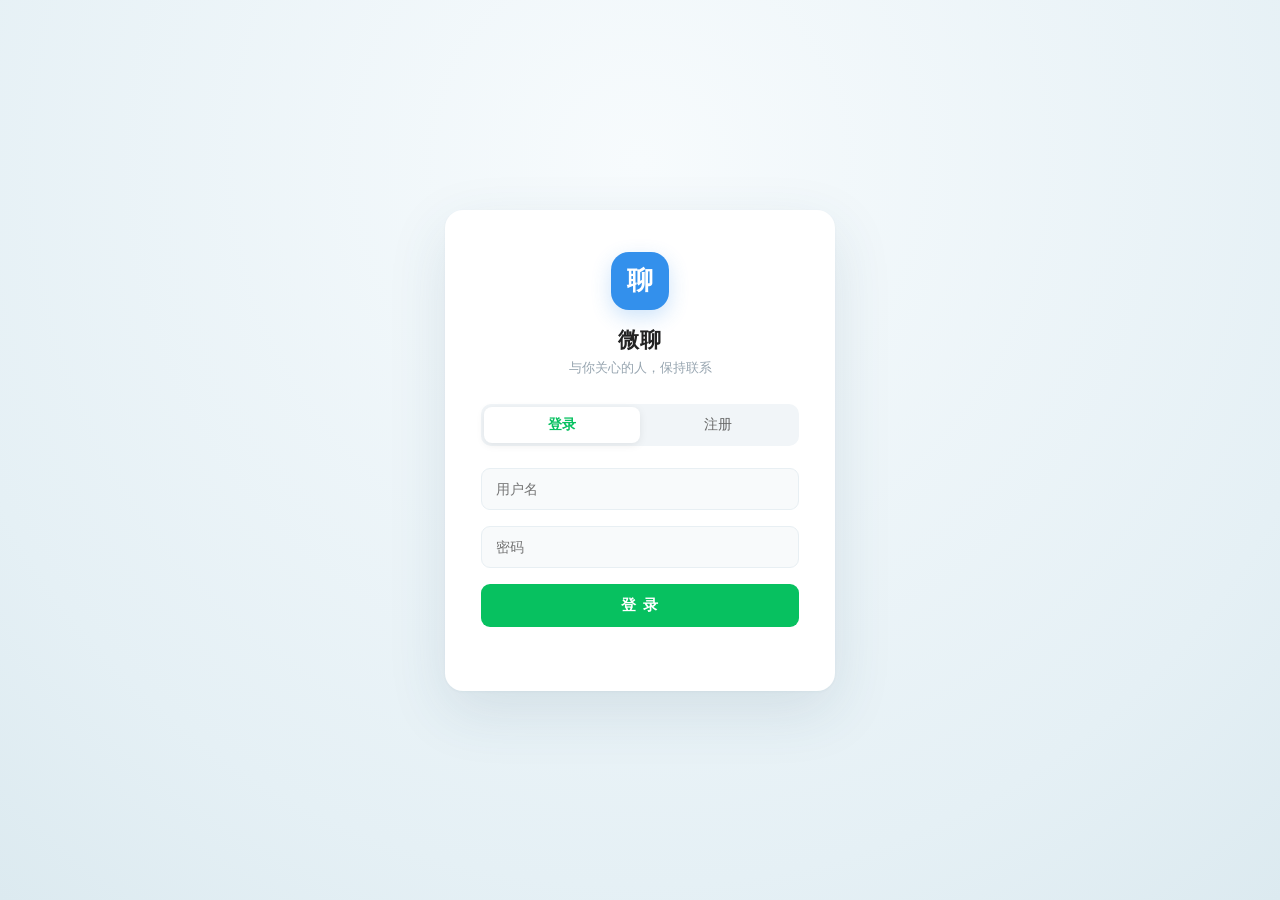
==== commit bc4a2a35: "fix: 取消私聊密钥限制，修复群聊在线状态并调整微信风格布局" ====
--- a/public/index.html
+++ b/public/index.html
@@ -9,6 +9,7 @@
 <link rel="stylesheet" href="styles/layout.css">
 <link rel="stylesheet" href="styles/components.css">
 <link rel="stylesheet" href="styles/visual.css">
+<link rel="stylesheet" href="styles/wechat.css">
 </head>
 <body>
 
@@ -41,6 +42,13 @@
 <!-- 主界面 -->
 <div id="app" class="hidden">
   <div class="mobile-backdrop" id="mobileBackdrop"></div>
+  <nav class="app-rail" aria-label="主导航">
+    <div class="rail-profile" id="railProfile" title="当前账号">我</div>
+    <button class="rail-tab active" data-tab="friends" title="消息" aria-label="消息"><svg viewBox="0 0 24 24" fill="none" stroke="currentColor" stroke-width="1.6"><path d="M21 11c0 5-5 8-10 7l-5 3 1-5C0 10 5 3 12 3c5 0 9 3 9 8Z"/><path d="M7 10h10"/></svg></button>
+    <button class="rail-tab" data-tab="requests" title="好友请求" aria-label="好友请求"><svg viewBox="0 0 24 24" fill="none" stroke="currentColor" stroke-width="1.6"><circle cx="10" cy="7" r="4"/><path d="M2 21v-3c0-6 16-6 16 0v3ZM19 7h5M21.5 4.5v5"/></svg></button>
+    <button class="rail-tab" data-tab="groups" title="群聊" aria-label="群聊"><svg viewBox="0 0 24 24" fill="none" stroke="currentColor" stroke-width="1.6"><circle cx="9" cy="7" r="4"/><path d="M1 21v-3c0-6 16-6 16 0v3M16 3c6 0 6 8 0 8M19 14c3 1 4 3 4 7"/></svg></button>
+    <button class="rail-logout" id="railLogout" title="退出登录" aria-label="退出登录">⏻</button>
+  </nav>
 
   <aside id="sidebar">
     <div class="sidebar-header">
@@ -103,7 +111,7 @@
       <div class="input-row">
         <textarea id="messageInput" rows="1" aria-label="消息内容" placeholder="输入消息…"></textarea>
         <button class="btn-send" id="sendBtn" type="button" title="发送消息" aria-label="发送消息">
-          <svg viewBox="0 0 24 24" width="21" height="21" aria-hidden="true" fill="currentColor"><path d="M21.6 3.2a.9.9 0 0 0-1-.2L2.8 10.5a.9.9 0 0 0 .1 1.7l6.6 2.1 2.1 6.6a.9.9 0 0 0 1.7.1l8.5-16.8a.9.9 0 0 0-.2-1ZM11 13.5l-5-1.6 12.7-5.4-7.7 7Zm1.4 4.9-1-3.1 7.4-6.8-6.4 9.9Z"/></svg>
+          发送
         </button>
       </div>
     </div>
--- a/public/styles/wechat.css
+++ b/public/styles/wechat.css
@@ -0,0 +1,71 @@
+/* Desktop conversation layout, with a compact navigation rail. */
+:root { --wx-green: #07c160; --wx-green-dark: #06ad56; --wx-bg: #f5f5f5; --text-main: #222; --border: #e5e5e5; }
+body { background: #ededed; }
+#app { max-width: none; box-shadow: none; }
+.app-rail { width: 60px; flex: 0 0 60px; display: flex; flex-direction: column; align-items: center; gap: 14px; padding: 26px 0 18px; background: #dedede; }
+.rail-profile { width: 36px; height: 36px; border-radius: 5px; display: grid; place-items: center; background: #6c9c8a; color: white; font-weight: 600; margin-bottom: 8px; }
+.rail-tab, .rail-logout { width: 40px; height: 38px; display: grid; place-items: center; border: 0; border-radius: 5px; background: transparent; color: #666; cursor: pointer; }
+.rail-tab svg { width: 23px; height: 23px; }
+.rail-tab.active { color: #07b75b; }
+.rail-tab:hover, .rail-logout:hover { background: #d1d1d1; }
+.rail-logout { margin-top: auto; font-size: 24px; }
+#sidebar { width: 252px; min-width: 252px; background: #ebebeb; border-color: #ddd; }
+#listArea { background: #ebebeb; }
+.sidebar-header { min-height: 0; height: 0; padding: 0; overflow: hidden; }
+.sidebar-search { padding: 22px 12px 12px; background: #ebebeb; }
+.search-box { min-height: 30px; height: 30px; border-radius: 5px; padding: 4px 9px; background: #ddd; }
+.search-box:focus-within { box-shadow: 0 0 0 1px #bbb; }
+.search-box input { font-size: 12px; }
+.side-tabs { padding: 0 12px; background: #ebebeb; border-bottom: 1px solid #ddd; }
+.side-tabs button { padding: 9px 0 11px; font-size: 12px; }
+.side-tabs button.active { color: #079d4e; }
+.side-tabs button.active::after { background: #07b75b; height: 2px; }
+.conv-item { min-height: 76px; margin: 0; padding: 14px 12px; border-radius: 0; border-bottom: 1px solid #e1e1e1; gap: 10px; }
+.conv-item:hover { background: #dfdfdf; }
+.conv-item.active { background: #d1d1d1; }
+.avatar, .conv-item .avatar, .chat-header-avatar { border-radius: 5px; }
+.conv-name { font-size: 14px; font-weight: 500; color: #222; }
+.conv-preview { color: #999; font-size: 12px; margin-top: 5px; }
+.create-group-btn { width: calc(100% - 24px); margin: 12px; background: #e1e1e1; color: #555; border-radius: 4px; }
+#chatArea, #chatMessages { background: #f5f5f5; background-image: none; }
+#chatHeader { height: 64px; flex-basis: 64px; padding: 0 24px; border-bottom: 1px solid #e7e7e7; background: #f5f5f5; }
+#chatHeaderAvatar { display: none; }
+#chatTitle { font-size: 16px; font-weight: 500; }
+#chatTitle small { display: none; }
+.icon-btn { color: #666; border-radius: 4px; }
+.icon-btn:hover { color: #333; background: #e6e6e6; }
+#chatMessages { padding: 20px 28px; }
+.private-chat #chatMessages::before, .group-chat #chatMessages::before { display: none; }
+.msg-row { align-items: flex-start; margin-bottom: 20px; gap: 10px; }
+.private-chat .msg-row .avatar, .msg-row.self .avatar { display: flex; }
+.msg-row .avatar { width: 36px; height: 36px; flex: 0 0 36px; border-radius: 4px; }
+.msg-main { max-width: min(74%, 580px); }
+.msg-name { color: #999; }
+.msg-row.other .bubble, .msg-row.self .bubble { border-radius: 4px; box-shadow: none; padding: 9px 12px; }
+.msg-row.self .bubble { background: #95ec69; }
+.msg-row.other .bubble::before { content: ''; position: absolute; left: -5px; top: 12px; border-right: 6px solid #fff; border-top: 6px solid transparent; border-bottom: 6px solid transparent; }
+.msg-row.self .bubble::before { content: ''; position: absolute; right: -5px; top: 12px; border-left: 6px solid #95ec69; border-top: 6px solid transparent; border-bottom: 6px solid transparent; }
+.msg-meta { color: #999; font-size: 10px; }
+.msg-row.self .msg-meta { color: #568a40; }
+.time-divider span { background: transparent; color: #aaa; font-size: 12px; }
+.chat-empty-icon, .chat-empty strong, .chat-empty span:last-child { color: #b7b7b7; }
+#chatInput { width: 100%; height: 190px; margin: 0; padding: 12px 24px 16px; border-radius: 0; border-top: 1px solid #e5e5e5; box-shadow: none; background: #f8f8f8; display: flex; flex-direction: column; align-items: stretch; gap: 4px; }
+.input-toolbar { height: 30px; padding: 0; gap: 10px; }
+#chatInput .icon-btn { width: 28px; height: 28px; color: #555; }
+#chatInput .icon-btn:hover { background: #e9e9e9; color: #07a551; }
+.input-row { position: relative; flex: 1; align-items: stretch; padding-bottom: 34px; }
+#messageInput { width: 100%; min-height: 60px; max-height: 100%; padding: 5px 0; border-radius: 0; font-size: 14px; }
+.btn-send { position: absolute; bottom: 0; right: 0; width: 82px; height: 29px; border-radius: 4px; background: #e9e9e9; color: #07a551; font-size: 13px; font-weight: 400; }
+.btn-send:hover { background: #d9d9d9; color: #079b4b; }
+#emojiPanel { bottom: 195px; }
+@media (max-width: 768px) {
+  .app-rail { display: none; }
+  #sidebar { width: min(84vw, 330px); min-width: 0; }
+  .sidebar-header { height: auto; min-height: 65px; padding: 12px; overflow: visible; background: #ebebeb; }
+  .sidebar-search { padding-top: 10px; }
+  #chatHeader { padding: 0 12px; }
+  #chatMessages { padding: 18px 14px; }
+  #chatInput { height: 150px; padding: 8px 14px max(10px, env(safe-area-inset-bottom)); }
+  .msg-main { max-width: 78%; }
+  #emojiPanel { bottom: 155px; }
+}
